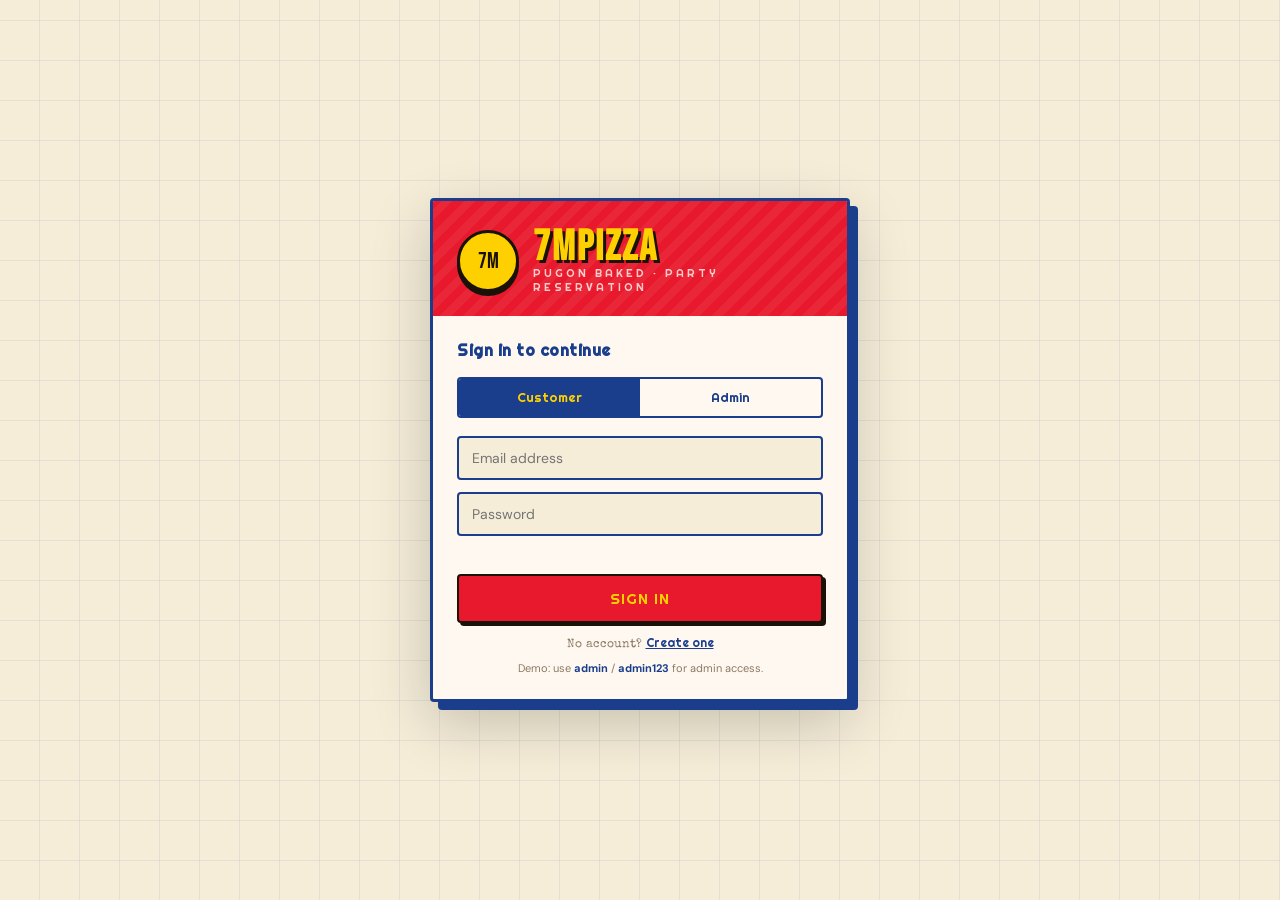
==== index.html @ e9d4ec57 "Add files via upload" ====
<!doctype html>
<html lang="en">
<head>
  <meta charset="utf-8"/>
  <meta name="viewport" content="width=device-width,initial-scale=1"/>
  <title>7MPizza — Party Reservation</title>
  <link rel="preconnect" href="https://fonts.googleapis.com"/>
  <link rel="preconnect" href="https://fonts.gstatic.com" crossorigin/>
  <link href="https://fonts.googleapis.com/css2?family=Bebas+Neue&family=Righteous&family=DM+Sans:wght@300;400;500;600&family=Special+Elite&display=swap" rel="stylesheet"/>
  <style>
    :root{
      --red:#E8192C;--red-dk:#B5101F;--red-lt:rgba(232,25,44,.12);
      --blue:#1A3E8C;--blue-lt:rgba(26,62,140,.15);--blue-br:#2A5FD4;
      --yellow:#FFD000;--yellow-dk:#E6A800;--yellow-lt:rgba(255,208,0,.15);
      --white:#FFF8F0;--cream:#F5EDD8;--charcoal:#1A1208;--ink:#2C1A00;--muted:#8C7A62;
      --line:rgba(26,62,140,.18);--shadow:0 8px 32px rgba(26,18,0,.22);
      --ease:cubic-bezier(.2,.8,.2,1);
      --font-head:'Bebas Neue',sans-serif;--font-sub:'Righteous',sans-serif;
      --font-body:'DM Sans',sans-serif;--font-mono:'Special Elite',serif;
    }
    *{box-sizing:border-box;margin:0;padding:0;}
    html,body{height:100%;}
    body{
      font-family:var(--font-body);color:var(--ink);
      background:
        repeating-linear-gradient(0deg,transparent,transparent 39px,rgba(26,62,140,.06) 39px,rgba(26,62,140,.06) 40px),
        repeating-linear-gradient(90deg,transparent,transparent 39px,rgba(26,62,140,.06) 39px,rgba(26,62,140,.06) 40px),
        var(--cream);
      min-height:100vh;
    }

    /* ── LOGIN ── */
    #loginScreen{
      position:fixed;inset:0;display:flex;align-items:center;justify-content:center;z-index:1000;
      background:repeating-linear-gradient(0deg,transparent,transparent 39px,rgba(26,62,140,.08) 39px,rgba(26,62,140,.08) 40px),
        repeating-linear-gradient(90deg,transparent,transparent 39px,rgba(26,62,140,.08) 39px,rgba(26,62,140,.08) 40px),var(--cream);
    }
    .loginCard{width:min(420px,94%);background:var(--white);border:3px solid var(--blue);border-radius:4px;box-shadow:8px 8px 0 var(--blue),0 20px 60px rgba(0,0,0,.2);overflow:hidden;}
    .loginBanner{background:var(--red);padding:28px 24px 22px;text-align:center;position:relative;overflow:hidden;}
    .loginBanner::before{content:'';position:absolute;inset:0;background:repeating-linear-gradient(-45deg,transparent,transparent 8px,rgba(255,255,255,.06) 8px,rgba(255,255,255,.06) 16px);}
    .loginLogo{display:flex;align-items:center;justify-content:center;gap:14px;position:relative;}
    .loginLogoIcon{width:62px;height:62px;background:var(--yellow);border:3px solid var(--charcoal);border-radius:50%;display:grid;place-items:center;font-family:var(--font-head);font-size:22px;color:var(--charcoal);box-shadow:0 4px 0 var(--charcoal);flex-shrink:0;}
    .loginLogoText{text-align:left;}
    .loginLogoText h1{font-family:var(--font-head);font-size:42px;color:var(--yellow);line-height:.9;letter-spacing:2px;text-shadow:3px 3px 0 var(--charcoal);}
    .loginLogoText p{font-family:var(--font-sub);font-size:11px;color:rgba(255,248,240,.8);letter-spacing:3px;text-transform:uppercase;}
    .loginBody{padding:24px;}
    .loginBody h2{font-family:var(--font-sub);font-size:16px;color:var(--blue);margin-bottom:16px;letter-spacing:.5px;}
    .loginTabs{display:flex;gap:0;margin-bottom:18px;border:2px solid var(--blue);border-radius:4px;overflow:hidden;}
    .loginTab{flex:1;padding:10px;background:transparent;color:var(--blue);font-family:var(--font-sub);font-size:13px;cursor:pointer;border:none;transition:all .15s;}
    .loginTab.active{background:var(--blue);color:var(--yellow);}
    .loginInput{width:100%;padding:11px 13px;border:2px solid var(--blue);border-radius:4px;background:var(--cream);color:var(--ink);font-family:var(--font-body);font-size:14px;outline:none;margin-bottom:12px;transition:border-color .15s,box-shadow .15s;}
    .loginInput:focus{border-color:var(--red);box-shadow:0 0 0 3px rgba(232,25,44,.12);}
    .loginBtn{width:100%;padding:13px;background:var(--red);border:2px solid var(--charcoal);border-radius:4px;color:var(--yellow);font-family:var(--font-sub);font-size:15px;cursor:pointer;letter-spacing:1px;box-shadow:3px 3px 0 var(--charcoal);transition:all .12s;}
    .loginBtn:hover{transform:translate(-1px,-1px);box-shadow:4px 4px 0 var(--charcoal);}
    .loginBtn:active{transform:translate(2px,2px);box-shadow:1px 1px 0 var(--charcoal);}
    .loginErr{color:var(--red);font-size:12px;margin-top:8px;min-height:18px;font-family:var(--font-sub);}
    .loginNote{font-size:11px;color:var(--muted);margin-top:10px;text-align:center;}
    .loginNote strong{color:var(--blue);}
    .loginSwitch{font-size:12px;color:var(--muted);text-align:center;margin-top:12px;font-family:var(--font-mono);}
    .loginSwitch button{background:none;border:none;color:var(--blue);font-family:var(--font-sub);font-size:12px;cursor:pointer;text-decoration:underline;padding:0;}
    .userAvatar{width:28px;height:28px;border-radius:50%;background:var(--yellow);border:2px solid var(--charcoal);display:grid;place-items:center;font-family:var(--font-head);font-size:13px;color:var(--charcoal);flex-shrink:0;}

    /* ── APP SHELL ── */
    #appShell{display:none;flex-direction:column;min-height:100vh;}
    #appShell.visible{display:flex;}
    .dimerStripe{height:6px;background:repeating-linear-gradient(90deg,var(--red) 0,var(--red) 20px,var(--yellow) 20px,var(--yellow) 40px,var(--blue) 40px,var(--blue) 60px);flex-shrink:0;}
    .topbar{position:sticky;top:0;z-index:10;display:flex;align-items:center;justify-content:space-between;gap:12px;padding:0 20px;background:var(--red);border-bottom:4px solid var(--charcoal);flex-shrink:0;min-height:62px;}
    .brand{display:flex;align-items:center;gap:12px;}
    .logo{width:44px;height:44px;background:var(--yellow);border:2px solid var(--charcoal);border-radius:50%;display:grid;place-items:center;font-family:var(--font-head);font-size:16px;color:var(--charcoal);flex-shrink:0;box-shadow:2px 2px 0 var(--charcoal);}
    .brand h1{font-family:var(--font-head);font-size:26px;font-weight:400;color:var(--yellow);letter-spacing:2px;text-shadow:2px 2px 0 var(--charcoal);}
    .brand p{font-size:10px;color:rgba(255,248,240,.75);font-family:var(--font-sub);letter-spacing:2px;}
    .navTabs{display:flex;gap:6px;}
    .navTab{padding:8px 16px;background:transparent;border:2px solid rgba(255,255,255,.25);border-radius:4px;color:rgba(255,248,240,.75);font-family:var(--font-sub);font-size:12px;cursor:pointer;transition:all .15s;letter-spacing:.5px;}
    .navTab.active{background:var(--yellow);border-color:var(--charcoal);color:var(--charcoal);box-shadow:2px 2px 0 var(--charcoal);}
    .navTab:hover:not(.active){background:rgba(255,255,255,.12);color:var(--white);}
    .topRight{display:flex;align-items:center;gap:8px;}
    .userBadge{padding:6px 12px;background:rgba(255,255,255,.12);border:1px solid rgba(255,255,255,.25);border-radius:4px;font-size:11px;color:rgba(255,248,240,.8);font-family:var(--font-sub);letter-spacing:.5px;}
    .userBadge span{color:var(--yellow);}
    .logoutBtn{padding:7px 13px;background:transparent;border:2px solid rgba(255,255,255,.4);border-radius:4px;color:rgba(255,248,240,.85);font-family:var(--font-sub);font-size:12px;cursor:pointer;transition:all .15s;}
    .logoutBtn:hover{background:rgba(0,0,0,.2);border-color:rgba(255,255,255,.6);}

    /* ── PAGES ── */
    .page{display:none;padding:20px;}
    .page.active{display:block;}
    .card{background:var(--white);border:3px solid var(--charcoal);border-radius:4px;padding:18px;box-shadow:5px 5px 0 var(--charcoal);}
    .sectionTitle{font-family:var(--font-head);font-size:28px;color:var(--red);letter-spacing:2px;border-bottom:3px solid var(--yellow);padding-bottom:6px;margin-bottom:14px;}
    .sectionSub{font-family:var(--font-sub);font-size:11px;color:var(--blue);letter-spacing:1.5px;text-transform:uppercase;margin-bottom:10px;}
    .chip{display:inline-flex;gap:7px;align-items:center;padding:5px 11px;border:2px solid var(--charcoal);border-radius:4px;background:var(--cream);font-family:var(--font-sub);font-size:11px;color:var(--ink);}
    .dot{width:9px;height:9px;border-radius:999px;flex-shrink:0;border:1.5px solid var(--charcoal);}
    .dot.av{background:#22C55E;}.dot.sel{background:var(--blue-br);}.dot.res{background:var(--red);}

    /* ── CLIENT GRID ── */
    .clientGrid{display:grid;grid-template-columns:1.55fr 1fr;gap:16px;align-items:start;max-width:1340px;margin:0 auto;}
    @media(max-width:1060px){.clientGrid{grid-template-columns:1fr;}}

    /* ── FLOOR PLAN ── */
    .floorHeader{display:flex;align-items:flex-end;justify-content:space-between;gap:10px;margin-bottom:12px;}
    .floorHeader h2{font-family:var(--font-head);font-size:24px;color:var(--blue);letter-spacing:2px;}
    .floorHint{font-size:11px;color:var(--muted);font-family:var(--font-sub);}
    .floor{
      position:relative;height:560px;border-radius:4px;border:3px solid var(--charcoal);
      background:
        repeating-linear-gradient(0deg,transparent,transparent 39px,rgba(26,62,140,.07) 39px,rgba(26,62,140,.07) 40px),
        repeating-linear-gradient(90deg,transparent,transparent 39px,rgba(26,62,140,.07) 39px,rgba(26,62,140,.07) 40px),
        #FDF6E3;
      overflow:hidden;box-shadow:inset 0 0 0 6px rgba(26,62,140,.06);
    }
    .floor::before{content:'';position:absolute;top:0;left:0;right:0;height:6px;background:repeating-linear-gradient(90deg,var(--red) 0,var(--red) 20px,var(--yellow) 20px,var(--yellow) 40px,var(--blue) 40px,var(--blue) 60px);z-index:2;}

    .roomLabel{position:absolute;top:18px;left:14px;font-family:var(--font-sub);font-size:10px;font-weight:700;color:var(--blue);letter-spacing:2px;text-transform:uppercase;z-index:3;}
    .note{position:absolute;top:18px;left:50%;transform:translateX(-50%);white-space:nowrap;font-family:var(--font-sub);font-size:10px;color:var(--muted);letter-spacing:.5px;padding:5px 13px;border:1.5px solid rgba(26,62,140,.2);border-radius:999px;background:rgba(255,248,240,.85);z-index:3;}

    /* Right wall karaoke screen */
    .screen{position:absolute;right:0;top:0;bottom:0;width:72px;display:flex;flex-direction:column;align-items:center;justify-content:center;border-left:3px solid var(--charcoal);background:repeating-linear-gradient(-45deg,rgba(26,62,140,.04),rgba(26,62,140,.04) 4px,transparent 4px,transparent 10px),rgba(26,62,140,.06);gap:10px;padding:14px 8px;}
    .screenBar{width:12px;height:200px;border:2px solid var(--blue);border-radius:4px;background:rgba(26,62,140,.08);flex-shrink:0;}
    .screenText{font-family:var(--font-sub);font-size:9px;color:var(--blue);letter-spacing:1px;text-transform:uppercase;text-align:center;line-height:1.7;}

    /* Bar Zone */
    .barZone{position:absolute;bottom:0;left:0;right:72px;height:180px;border-top:3px dashed rgba(26,62,140,.2);background:rgba(255,208,0,.06);}
    .barZoneLabel{position:absolute;top:10px;left:14px;font-family:var(--font-sub);font-size:9.5px;letter-spacing:2px;text-transform:uppercase;color:var(--blue);opacity:.6;}
    .barTable{position:absolute;bottom:22px;left:50%;transform:translateX(-50%);width:72%;height:52px;border-radius:4px;border:2.5px solid var(--charcoal);background:rgba(255,208,0,.18);}
    .barTableLabel{position:absolute;bottom:84px;left:50%;transform:translateX(-50%);font-family:var(--font-sub);font-size:10px;color:var(--ink);opacity:.55;white-space:nowrap;}

    /* Tables & Seats */
    .table,.seat{
      position:absolute;border:2.5px solid var(--charcoal);background:var(--white);color:var(--ink);cursor:pointer;
      display:flex;flex-direction:column;justify-content:center;align-items:center;gap:4px;font-family:var(--font-body);
      transition:transform .12s var(--ease),box-shadow .14s var(--ease),border-color .14s,background .14s;
      box-shadow:3px 3px 0 var(--charcoal);
    }
    .table{width:88px;height:88px;border-radius:4px;padding:8px;}
    .seat{width:62px;height:40px;border-radius:999px;flex-direction:row;justify-content:space-between;padding:8px 12px;}
    .table:hover:not([aria-disabled="true"]),.seat:hover:not([aria-disabled="true"]){transform:translate(-2px,-2px);box-shadow:5px 5px 0 var(--charcoal);}
    .table:active:not([aria-disabled="true"]),.seat:active:not([aria-disabled="true"]){transform:translate(2px,2px);box-shadow:1px 1px 0 var(--charcoal);}
    .label{font-family:var(--font-sub);font-weight:700;font-size:14px;}
    .cap{font-size:10.5px;color:var(--muted);}

    /* Status */
    .available{background:rgba(34,197,94,.1);border-color:#16A34A;}
    .available .label{color:#15803D;}
    .selected{background:var(--yellow-lt);border-color:var(--blue);box-shadow:3px 3px 0 var(--blue),0 0 0 2px var(--yellow);}
    .selected .label{color:var(--blue);}
    .reserved{background:var(--red-lt);border-color:var(--red);cursor:not-allowed;opacity:.75;box-shadow:3px 3px 0 var(--red-dk);}
    .reserved .label{color:var(--red);}

    /* ── SIDEBAR ── */
    .sideCard h2{font-family:var(--font-head);font-size:26px;color:var(--red);letter-spacing:2px;margin-bottom:12px;}
    .sideCard h3{font-family:var(--font-sub);font-size:10px;font-weight:700;color:var(--blue);letter-spacing:1.5px;text-transform:uppercase;margin-bottom:8px;padding-bottom:5px;border-bottom:2px solid var(--yellow);}
    .selectedBox{border:2.5px solid var(--blue);border-radius:4px;padding:11px;background:var(--blue-lt);margin-bottom:12px;box-shadow:3px 3px 0 var(--blue);}
    .selectedTitle{font-size:10px;color:var(--blue);font-family:var(--font-sub);letter-spacing:1px;text-transform:uppercase;margin-bottom:4px;}
    .selectedList{font-family:var(--font-sub);font-weight:700;font-size:15px;color:var(--ink);}
    .selectedMeta{margin-top:4px;font-size:11px;color:var(--muted);}
    .form label{display:flex;flex-direction:column;gap:5px;font-size:10px;color:var(--blue);font-family:var(--font-sub);letter-spacing:1px;text-transform:uppercase;}
    .form input,.form select{padding:10px 12px;border-radius:4px;border:2px solid rgba(26,62,140,.25);background:var(--cream);color:var(--ink);font-family:var(--font-body);font-size:13px;outline:none;transition:border-color .15s,box-shadow .15s;}
    .form input::placeholder{color:rgba(140,122,98,.45);}
    .form input:focus,.form select:focus{border-color:var(--red);box-shadow:0 0 0 3px rgba(232,25,44,.1);}
    .row{margin:8px 0;}
    .row.two{display:grid;grid-template-columns:1fr 1fr;gap:10px;}
    .row.three{display:grid;grid-template-columns:1fr 1fr 1fr;gap:8px;}
    .actions{display:flex;gap:8px;flex-wrap:wrap;margin-top:12px;}

    /* ── BUTTONS ── */
    .btn{font-family:var(--font-sub);font-size:12px;letter-spacing:.5px;border:2px solid var(--charcoal);background:var(--white);color:var(--charcoal);padding:9px 14px;border-radius:4px;cursor:pointer;box-shadow:2px 2px 0 var(--charcoal);transition:transform .1s,box-shadow .1s;}
    .btn:hover{transform:translate(-1px,-1px);box-shadow:3px 3px 0 var(--charcoal);}
    .btn:active{transform:translate(1px,1px);box-shadow:1px 1px 0 var(--charcoal);}
    .btn.primary{background:var(--red);border-color:var(--charcoal);color:var(--yellow);}
    .btn.primary:hover{background:var(--red-dk);}
    .btn.danger{background:var(--red);border-color:var(--charcoal);color:#fff;}
    .btn.success{background:#16A34A;border-color:var(--charcoal);color:#fff;}
    .btn.sm{padding:6px 10px;font-size:11px;}

    .hint{margin:7px 0 0;font-size:12px;color:var(--muted);min-height:17px;font-family:var(--font-sub);}
    .tiny{margin:7px 0 0;font-size:11px;color:var(--muted);opacity:.6;}
    .sep{border:none;border-top:2px dashed rgba(26,62,140,.15);margin:12px 0;}

    /* ── RESERVATION LIST ── */
    .resList{display:flex;flex-direction:column;gap:8px;}
    .resItem{border:2.5px solid var(--charcoal);border-radius:4px;padding:11px 12px;background:var(--cream);box-shadow:3px 3px 0 rgba(26,18,0,.12);transition:transform .1s,box-shadow .1s;}
    .resItem:hover{transform:translate(-1px,-1px);box-shadow:4px 4px 0 rgba(26,18,0,.15);}
    .resItem .top{display:flex;align-items:center;justify-content:space-between;gap:10px;}
    .resItem .top strong{font-family:var(--font-sub);font-size:13px;color:var(--ink);}
    .badge{font-family:var(--font-sub);font-size:10px;padding:3px 9px;border-radius:4px;border:1.5px solid var(--charcoal);color:var(--charcoal);font-weight:600;white-space:nowrap;}
    .badge.res{background:var(--red);color:var(--yellow);}
    .badge.cancelled{background:var(--muted);color:#fff;border-color:var(--muted);}
    .badge.seated{background:#16A34A;color:#fff;border-color:#14532D;}
    .resItem .meta{margin-top:5px;font-size:11.5px;color:var(--muted);line-height:1.65;}

    /* ── POS MENU ── */
    .posSection{margin-top:10px;}
    .menuGrid{display:grid;grid-template-columns:1fr 1fr;gap:6px;margin-bottom:8px;}
    .menuBtn{padding:8px 10px;border-radius:4px;border:2px solid rgba(26,62,140,.2);background:var(--cream);color:var(--ink);font-family:var(--font-body);cursor:pointer;text-align:left;transition:all .12s;}
    .menuBtn:hover{background:var(--blue-lt);border-color:var(--blue);}
    .menuBtn .mname{font-family:var(--font-sub);font-size:11px;font-weight:600;display:block;margin-bottom:2px;color:var(--ink);}
    .menuBtn .mprice{color:var(--red);font-family:var(--font-sub);font-size:11px;font-weight:700;}
    .orderLine{display:flex;align-items:center;gap:8px;padding:6px 0;border-bottom:1.5px dashed rgba(26,62,140,.12);}
    .orderLine:last-child{border-bottom:none;}
    .orderName{flex:1;font-size:12px;color:var(--ink);}
    .orderQty{display:flex;align-items:center;gap:5px;}
    .qtyBtn{width:22px;height:22px;border-radius:4px;border:1.5px solid var(--charcoal);background:var(--cream);color:var(--ink);cursor:pointer;font-size:13px;display:grid;place-items:center;transition:background .12s;box-shadow:1px 1px 0 var(--charcoal);}
    .qtyBtn:hover{background:var(--yellow-lt);}
    .orderEmpty{font-size:12px;color:var(--muted);padding:6px 0;font-style:italic;font-family:var(--font-mono);}
    .orderTotalRow{text-align:right;padding:7px 0 3px;border-top:2px solid var(--yellow);font-family:var(--font-sub);font-size:13px;font-weight:700;color:var(--red);}

    /* ── ADMIN ── */
    #pageAdmin{padding:18px;}
    .statsRow{display:grid;grid-template-columns:repeat(3,1fr);gap:12px;margin-bottom:16px;max-width:1340px;margin-left:auto;margin-right:auto;}
    @media(max-width:700px){.statsRow{grid-template-columns:1fr 1fr;}}
    .statCard{background:var(--white);border:3px solid var(--charcoal);border-radius:4px;padding:16px;box-shadow:4px 4px 0 var(--charcoal);position:relative;overflow:hidden;}
    .statCard::after{content:'';position:absolute;top:0;left:0;right:0;height:4px;background:var(--red);}
    .statLabel{font-family:var(--font-sub);font-size:10px;color:var(--muted);letter-spacing:1.5px;text-transform:uppercase;margin-bottom:5px;}
    .statVal{font-family:var(--font-head);font-size:34px;color:var(--ink);letter-spacing:1px;}
    .statSub{font-size:11px;color:var(--muted);margin-top:2px;font-family:var(--font-sub);}
    .adminGrid{display:grid;grid-template-columns:1fr 1fr;gap:16px;max-width:1340px;margin:0 auto;}
    @media(max-width:900px){.adminGrid{grid-template-columns:1fr;}}
    .calHeader{display:flex;align-items:center;justify-content:space-between;margin-bottom:12px;}
    .calTitle{font-family:var(--font-head);font-size:22px;color:var(--blue);letter-spacing:1px;}
    .calNav{display:flex;gap:6px;}
    .calGrid{display:grid;grid-template-columns:repeat(7,1fr);gap:4px;}
    .calDayLabel{text-align:center;font-family:var(--font-sub);font-size:10px;color:var(--muted);letter-spacing:.5px;padding:5px 0;}
    .calDay{aspect-ratio:1;border-radius:4px;display:flex;flex-direction:column;align-items:center;justify-content:center;cursor:pointer;font-family:var(--font-sub);font-size:12px;border:1.5px solid transparent;transition:all .12s;position:relative;gap:2px;color:var(--ink);}
    .calDay:hover:not(.empty){background:var(--cream);border-color:var(--blue);}
    .calDay.today{border-color:var(--red);background:rgba(232,25,44,.07);color:var(--red);}
    .calDay.selected{background:var(--blue);color:var(--white);border-color:var(--charcoal);}
    .calDay.hasRes::after{content:'';width:5px;height:5px;border-radius:999px;background:var(--red);position:absolute;bottom:3px;}
    .calDay.empty{cursor:default;}
    .dayDetail{margin-top:12px;}
    .dayDetailTitle{font-family:var(--font-sub);font-size:10px;letter-spacing:1px;text-transform:uppercase;color:var(--blue);margin-bottom:8px;}
    .dayResList{display:flex;flex-direction:column;gap:6px;max-height:240px;overflow-y:auto;}
    .dayResItem{border:2px solid var(--charcoal);border-radius:4px;padding:9px 11px;background:var(--cream);}
    .dayResItem .top{display:flex;align-items:center;justify-content:space-between;}
    .dayResItem .top strong{font-family:var(--font-sub);font-size:13px;}
    .dayResItem .meta{margin-top:4px;font-size:11.5px;color:var(--muted);line-height:1.6;}
    .cardTitle{font-family:var(--font-head);font-size:22px;color:var(--blue);letter-spacing:1px;}
    .filterBar{display:flex;gap:6px;flex-wrap:wrap;margin-bottom:10px;}
    .filterBtn{padding:5px 12px;border-radius:4px;font-family:var(--font-sub);font-size:11px;border:2px solid var(--charcoal);background:var(--cream);color:var(--ink);cursor:pointer;transition:all .12s;box-shadow:2px 2px 0 var(--charcoal);}
    .filterBtn.active{background:var(--blue);color:var(--yellow);}
    .adminResList{display:flex;flex-direction:column;gap:8px;max-height:520px;overflow-y:auto;}
    .adminResItem{border:2.5px solid var(--charcoal);border-radius:4px;padding:11px 12px;background:var(--cream);box-shadow:3px 3px 0 rgba(26,18,0,.1);}
    .adminResItem .top{display:flex;align-items:center;justify-content:space-between;gap:8px;flex-wrap:wrap;}
    .adminResItem .top strong{font-family:var(--font-sub);font-size:13px;}
    .adminResItem .meta{margin-top:4px;font-size:11.5px;color:var(--muted);line-height:1.6;}
    .adminResItem .orderSummary{margin-top:5px;padding-top:5px;border-top:1.5px dashed rgba(26,62,140,.15);font-size:11.5px;color:var(--ink);}
    .adminActions{display:flex;gap:6px;flex-wrap:wrap;margin-top:8px;}

    /* ── MODAL ── */
    .modal{position:fixed;inset:0;background:rgba(26,18,0,.55);display:none;align-items:center;justify-content:center;padding:18px;backdrop-filter:blur(3px);z-index:100;}
    .modal.show{display:flex;}
    .modalCard{width:min(540px,100%);background:var(--white);border:3px solid var(--charcoal);border-radius:4px;padding:20px;box-shadow:var(--shadow);max-height:90vh;overflow-y:auto;}
    .modalHeader{display:flex;align-items:center;justify-content:space-between;gap:10px;margin-bottom:14px;}
    .modalHeader h3{font-family:var(--font-head);font-size:22px;color:var(--blue);letter-spacing:1px;}
    .modalBody{font-size:13px;color:var(--ink);}
    .mrow{display:flex;gap:10px;padding:7px 0;border-bottom:1px dashed rgba(26,62,140,.1);}
    .mrow:last-child{border-bottom:none;}
    .mrow strong{min-width:110px;color:var(--blue);font-family:var(--font-sub);font-size:11px;letter-spacing:.5px;text-transform:uppercase;}
    .modalFooter{margin-top:14px;display:flex;gap:8px;flex-wrap:wrap;justify-content:flex-end;}

    /* ── POS MODAL ── */
    .posMenuGrid{display:grid;grid-template-columns:1fr 1fr;gap:6px;margin-bottom:10px;max-height:280px;overflow-y:auto;}
    .posCatHeader{grid-column:1/-1;font-family:var(--font-sub);font-size:10px;letter-spacing:1px;text-transform:uppercase;color:var(--blue);padding:6px 0 3px;border-bottom:2px solid var(--yellow);}
    .posMenuBtn{padding:8px 10px;border-radius:4px;border:2px solid rgba(26,62,140,.2);background:var(--cream);color:var(--ink);cursor:pointer;text-align:left;font-family:var(--font-body);transition:all .12s;}
    .posMenuBtn:hover{background:var(--blue-lt);}
    .posMenuBtn .mname{font-family:var(--font-sub);font-size:11px;display:block;margin-bottom:2px;}
    .posMenuBtn .mprice{color:var(--red);font-family:var(--font-sub);font-size:11px;font-weight:700;}
    .posOrderList{max-height:180px;overflow-y:auto;margin-bottom:8px;}

    /* ── RECEIPT ── */
    .receipt{font-family:var(--font-mono);max-width:360px;margin:0 auto;padding:20px;background:var(--white);border:3px solid var(--charcoal);}
    .receipt h4{font-family:var(--font-head);font-size:32px;text-align:center;color:var(--red);letter-spacing:3px;}
    .rSub{font-size:11px;text-align:center;color:var(--muted);margin-bottom:10px;font-family:var(--font-sub);letter-spacing:1px;}
    .rDivider{border:none;border-top:2px dashed var(--charcoal);margin:10px 0;}
    .rRow{display:flex;justify-content:space-between;font-size:12px;padding:2px 0;}
    .rRow.bold{font-weight:700;font-family:var(--font-sub);}
    .rRow.total{font-family:var(--font-head);font-size:16px;color:var(--red);padding-top:8px;}
    .rFooter{font-size:11px;color:var(--muted);text-align:center;line-height:1.8;margin-top:8px;}
  </style>
</head>
<body>

<!-- LOGIN -->
<div id="loginScreen">
  <div class="loginCard">
    <div class="loginBanner">
      <div class="loginLogo">
        <div class="loginLogoIcon">7M</div>
        <div class="loginLogoText">
          <h1>7MPIZZA</h1>
          <p>Pugon Baked · Party Reservation</p>
        </div>
      </div>
    </div>
    <div class="loginBody">
      <h2>Sign in to continue</h2>
      <div class="loginTabs">
        <button class="loginTab active" id="tabClient" onclick="switchLoginTab('client')">Customer</button>
        <button class="loginTab" id="tabAdmin" onclick="switchLoginTab('admin')">Admin</button>
      </div>

      <!-- Client Login -->
      <div id="loginClientSection">
        <input class="loginInput" id="clientEmail" type="email" placeholder="Email address"/>
        <input class="loginInput" id="clientPassword" type="password" placeholder="Password"/>
        <div class="loginErr" id="clientLoginErr"></div>
        <button class="loginBtn" onclick="doClientLogin()">SIGN IN</button>
        <div class="loginSwitch">No account? <button onclick="showRegisterForm()">Create one</button></div>
        <div class="loginNote">Demo: use <strong>admin</strong> / <strong>admin123</strong> for admin access.</div>
      </div>

      <!-- Register -->
      <div id="registerSection" style="display:none;">
        <input class="loginInput" id="regName" type="text" placeholder="Full name"/>
        <input class="loginInput" id="regEmail" type="email" placeholder="Email address"/>
        <input class="loginInput" id="regPassword" type="password" placeholder="Password (min 6 chars)"/>
        <div class="loginErr" id="regErr"></div>
        <button class="loginBtn" onclick="doRegister()">CREATE ACCOUNT</button>
        <div class="loginSwitch">Already have one? <button onclick="showLoginForm()">Sign in</button></div>
      </div>

      <!-- Admin Login -->
      <div id="loginAdminSection" style="display:none;">
        <input class="loginInput" id="adminPwInput" type="password" placeholder="Admin password"/>
        <div class="loginErr" id="loginErr"></div>
        <button class="loginBtn" onclick="doAdminLogin()">ADMIN LOGIN</button>
      </div>
    </div>
  </div>
</div>

<!-- APP SHELL -->
<div id="appShell">
  <div class="dimerStripe"></div>
  <header class="topbar">
    <div class="brand">
      <div class="logo">7M</div>
      <div>
        <h1>7MPIZZA</h1>
        <p id="topbarSub">PARTY RESERVATION SYSTEM</p>
      </div>
    </div>
    <div class="navTabs">
      <button class="navTab active" data-page="pageClient" onclick="switchPage('pageClient',this)">🍕 Reserve</button>
      <button class="navTab" id="adminNavBtn" data-page="pageAdmin" onclick="switchPage('pageAdmin',this)" style="display:none;">⚙️ Admin</button>
    </div>
    <div class="topRight">
      <div class="userBadge" id="userBadge">Logged in as <span id="userLabel">Customer</span></div>
      <button class="logoutBtn" onclick="logout()">Log out</button>
    </div>
  </header>

  <!-- CLIENT PAGE -->
  <div class="page active" id="pageClient">
    <div class="clientGrid">
      <!-- Floor Plan -->
      <section class="card">
        <div class="floorHeader">
          <h2>FLOOR PLAN</h2>
          <div class="floorHint">Click a table to select · Click reserved to view booking</div>
        </div>
        <div class="floor" id="floor">
          <div class="roomLabel">Dining Area</div>
          <div class="note">Tables can be combined for larger groups</div>

          <!-- 5 Dining Tables -->
          <button class="table" data-id="T1" style="left:14px;top:80px;"><span class="label">T1</span><span class="cap">4 pax</span></button>
          <button class="table" data-id="T2" style="left:116px;top:80px;"><span class="label">T2</span><span class="cap">4 pax</span></button>
          <button class="table" data-id="T3" style="left:218px;top:80px;"><span class="label">T3</span><span class="cap">4 pax</span></button>
          <button class="table" data-id="T4" style="left:320px;top:80px;"><span class="label">T4</span><span class="cap">4 pax</span></button>
          <button class="table" data-id="T5" style="left:422px;top:80px;"><span class="label">T5</span><span class="cap">4 pax</span></button>

          <!-- Karaoke Screen on right -->
          <div class="screen">
            <div class="screenBar"></div>
            <div class="screenText">Karaoke<br/>Screen</div>
          </div>

          <!-- Bar Zone -->
          <div class="barZone">
            <div class="barZoneLabel">Bar Area</div>
            <div class="barTableLabel">Bar Counter — 5 reservable seats</div>
            <div class="barTable" aria-hidden="true"></div>
          </div>

          <!-- Bar Seats (B1–B5) -->
          <button class="seat" data-id="B1" style="left:20px;top:386px;"><span class="label">B1</span><span class="cap">1</span></button>
          <button class="seat" data-id="B2" style="left:104px;top:386px;"><span class="label">B2</span><span class="cap">1</span></button>
          <button class="seat" data-id="B3" style="left:188px;top:386px;"><span class="label">B3</span><span class="cap">1</span></button>
          <button class="seat" data-id="B4" style="left:272px;top:386px;"><span class="label">B4</span><span class="cap">1</span></button>
          <button class="seat" data-id="B5" style="left:356px;top:386px;"><span class="label">B5</span><span class="cap">1</span></button>
        </div>
        <div style="display:flex;gap:8px;margin-top:12px;flex-wrap:wrap;">
          <span class="chip"><span class="dot av"></span> Available</span>
          <span class="chip"><span class="dot sel"></span> Selected</span>
          <span class="chip"><span class="dot res"></span> Reserved</span>
        </div>
      </section>

      <!-- Sidebar -->
      <aside class="card sideCard">
        <h2>Make a Reservation</h2>
        <div class="selectedBox">
          <div class="selectedTitle">Currently selected</div>
          <div id="selectedList" class="selectedList">None</div>
          <div class="selectedMeta" id="selectedMeta">Total capacity: 0 pax</div>
        </div>
        <form id="reserveForm" class="form">
          <div class="row"><label>Customer Name<input id="resName" required placeholder="e.g., Juan dela Cruz"/></label></div>
          <div class="row"><label>Contact Number<input id="resContact" required placeholder="e.g., 09xx-xxx-xxxx"/></label></div>
          <div class="row two">
            <label>No. of Guests<input id="resPax" type="number" min="1" value="4" required/></label>
            <label>Date<input id="resDate" type="date" required/></label>
          </div>
          <div class="row two">
            <label>From (Time)<input id="resTimeFrom" type="time" required/></label>
            <label>Until (Time)<input id="resTimeTo" type="time" required/></label>
          </div>
          <div class="row"><label>Special Requests (optional)<input id="resNotes" placeholder="Theme, dietary needs, etc."/></label></div>

          <div class="sep"></div>
          <div class="posSection">
            <h3>Pre-order Food &amp; Drinks (optional)</h3>
            <div class="menuGrid" id="clientMenuGrid"></div>
            <div id="clientOrderList"></div>
            <div id="clientOrderTotal"></div>
          </div>

          <div class="actions">
            <button class="btn primary" type="submit">CONFIRM RESERVATION</button>
            <button class="btn" type="button" id="clearSelBtn">Clear Selection</button>
          </div>
          <p class="hint" id="hint"></p>
          <hr class="sep"/>
          <p class="tiny">Demo mode · Data stored locally in your browser</p>
        </form>
        <hr class="sep"/>
        <h3>Your Recent Bookings</h3>
        <div id="resList" class="resList"></div>
      </aside>
    </div>
  </div>

  <!-- ADMIN PAGE -->
  <div class="page" id="pageAdmin">
    <div class="statsRow" id="statsRow"></div>
    <div class="adminGrid">
      <div class="card">
        <div class="calHeader">
          <div class="calTitle" id="calTitle"></div>
          <div class="calNav">
            <button class="btn sm" onclick="calNav(-1)">‹ Prev</button>
            <button class="btn sm" onclick="calNav(1)">Next ›</button>
          </div>
        </div>
        <div class="calGrid" id="calGrid"></div>
        <div class="dayDetail" id="dayDetail" style="display:none;">
          <div class="dayDetailTitle" id="dayDetailTitle"></div>
          <div class="dayResList" id="dayResList"></div>
        </div>
      </div>
      <div class="card">
        <div style="display:flex;align-items:center;justify-content:space-between;margin-bottom:12px;">
          <div class="cardTitle">All Reservations</div>
          <button class="btn danger sm" onclick="confirmClearAll()">Reset All</button>
        </div>
        <div class="filterBar" id="filterBar">
          <button class="filterBtn active" data-filter="all" onclick="setFilter(this)">All</button>
          <button class="filterBtn" data-filter="Reserved" onclick="setFilter(this)">Reserved</button>
          <button class="filterBtn" data-filter="Seated" onclick="setFilter(this)">Seated</button>
          <button class="filterBtn" data-filter="Cancelled" onclick="setFilter(this)">Cancelled</button>
        </div>
        <div class="adminResList" id="adminResList"></div>
      </div>
    </div>
  </div>
  <div class="dimerStripe" style="margin-top:auto;"></div>
</div>

<!-- DETAIL MODAL -->
<div class="modal" id="modal">
  <div class="modalCard">
    <div class="modalHeader"><h3>Booking Details</h3><button class="btn sm" onclick="closeModal()">✕ Close</button></div>
    <div id="modalBody"></div>
    <div class="modalFooter" id="modalFooter"></div>
  </div>
</div>

<!-- POS MODAL -->
<div class="modal" id="posModal">
  <div class="modalCard">
    <div class="modalHeader"><h3 id="posModalTitle">Add Orders</h3><button class="btn sm" onclick="closePosModal()">✕</button></div>
    <div class="posMenuGrid" id="posMenuGrid"></div>
    <div class="posOrderList" id="posOrderList"></div>
    <div id="posOrderTotal" style="font-family:var(--font-sub);font-size:14px;font-weight:700;color:var(--red);padding:6px 0;"></div>
    <div style="display:flex;gap:8px;justify-content:flex-end;margin-top:10px;">
      <button class="btn primary" id="savePosOrder">Save Orders</button>
      <button class="btn" onclick="closePosModal()">Cancel</button>
    </div>
  </div>
</div>

<!-- RECEIPT MODAL -->
<div class="modal" id="receiptModal">
  <div class="modalCard" style="max-width:420px;">
    <div class="modalHeader"><h3>Receipt</h3><button class="btn sm" onclick="closeReceiptModal()">✕</button></div>
    <div id="receiptBody"></div>
    <div style="display:flex;gap:8px;justify-content:flex-end;margin-top:12px;">
      <button class="btn primary" onclick="window.print()">🖨 Print</button>
      <button class="btn" onclick="closeReceiptModal()">Close</button>
    </div>
  </div>
</div>

<script>
const STORAGE_KEY="sevenm_floorplan_v3";
const ADMIN_PW="admin123";

// SPACE MAP — 10 tables + 5 bar seats
const SPACE={
  T1:{id:"T1",name:"Table 1",cap:4,type:"table"},
  T2:{id:"T2",name:"Table 2",cap:4,type:"table"},
  T3:{id:"T3",name:"Table 3",cap:4,type:"table"},
  T4:{id:"T4",name:"Table 4",cap:4,type:"table"},
  T5:{id:"T5",name:"Table 5",cap:4,type:"table"},

  B1:{id:"B1",name:"Bar Seat 1",cap:1,type:"seat"},
  B2:{id:"B2",name:"Bar Seat 2",cap:1,type:"seat"},
  B3:{id:"B3",name:"Bar Seat 3",cap:1,type:"seat"},
  B4:{id:"B4",name:"Bar Seat 4",cap:1,type:"seat"},
  B5:{id:"B5",name:"Bar Seat 5",cap:1,type:"seat"},
};

const MENU=[
  {id:"M1",name:"Margherita Pizza",cat:"🍕 Pizzas",price:380},
  {id:"M2",name:"Pepperoni Pizza",cat:"🍕 Pizzas",price:420},
  {id:"M3",name:"BBQ Chicken Pizza",cat:"🍕 Pizzas",price:450},
  {id:"M4",name:"Four Cheese Pizza",cat:"🍕 Pizzas",price:460},
  {id:"M5",name:"Garlic Bread",cat:"🥗 Sides",price:120},
  {id:"M6",name:"Nachos & Dip",cat:"🥗 Sides",price:180},
  {id:"M7",name:"Caesar Salad",cat:"🥗 Sides",price:200},
  {id:"M8",name:"Iced Tea (pitcher)",cat:"🥤 Drinks",price:160},
  {id:"M9",name:"Soda (can)",cat:"🥤 Drinks",price:60},
  {id:"M10",name:"Beer (bottle)",cat:"🥤 Drinks",price:100},
  {id:"M11",name:"Water (bottle)",cat:"🥤 Drinks",price:40},
  {id:"M12",name:"Chocolate Cake",cat:"🍰 Desserts",price:180},
];

let reservations=[];
let selectedIds=new Set();
let currentRole=null;
let clientOrder={};
let posOrder={};
let posTargetId=null;
let adminFilter="all";
let calYear,calMonth,calSelected=null;
let openedResId=null;
let currentUser=null;

const ge=id=>document.getElementById(id);
const qsa=s=>document.querySelectorAll(s);
function esc(s){return String(s??"").replaceAll("&","&amp;").replaceAll("<","&lt;").replaceAll(">","&gt;").replaceAll('"',"&quot;").replaceAll("'","&#039;");}
function money(n){return "₱"+Number(n).toLocaleString("en-PH",{minimumFractionDigits:2,maximumFractionDigits:2});}
function getCap(ids){return ids.reduce((s,id)=>s+(SPACE[id]?.cap||0),0);}
function genId(){return"R_"+Date.now()+"_"+Math.floor(Math.random()*9999);}
function todayStr(){const d=new Date();return[d.getFullYear(),String(d.getMonth()+1).padStart(2,"0"),String(d.getDate()).padStart(2,"0")].join("-");}
function calcTotal(orders){return Object.entries(orders).reduce((s,[id,q])=>{const m=MENU.find(x=>x.id===id);return s+(m?m.price*q:0);},0);}
function getLines(orders){return Object.entries(orders).filter(([,q])=>q>0).map(([id,q])=>{const m=MENU.find(x=>x.id===id);return m?{...m,qty:q}:null;}).filter(Boolean);}
function loadData(){try{const r=localStorage.getItem(STORAGE_KEY);return r?JSON.parse(r):[]; }catch{return[];}}
function saveData(){localStorage.setItem(STORAGE_KEY,JSON.stringify(reservations));}

// ACCOUNTS
const ACCOUNTS_KEY="sevenm_accounts_v2";
const SESSION_KEY="sevenm_session_v2";
function loadAccounts(){try{return JSON.parse(localStorage.getItem(ACCOUNTS_KEY)||"[]");}catch{return[];}}
function saveAccounts(list){localStorage.setItem(ACCOUNTS_KEY,JSON.stringify(list));}
function loadSession(){try{return JSON.parse(localStorage.getItem(SESSION_KEY)||"null");}catch{return null;}}
function saveSession(user){localStorage.setItem(SESSION_KEY,JSON.stringify(user));}
function clearSession(){localStorage.removeItem(SESSION_KEY);}

function showLoginForm(){ge("loginClientSection").style.display="block";ge("registerSection").style.display="none";ge("clientLoginErr").textContent="";}
function showRegisterForm(){ge("loginClientSection").style.display="none";ge("registerSection").style.display="block";ge("regErr").textContent="";}

function switchLoginTab(tab){
  ge("tabClient").classList.toggle("active",tab==="client");
  ge("tabAdmin").classList.toggle("active",tab==="admin");
  const c=tab==="client";
  ge("loginClientSection").style.display=c?"block":"none";
  ge("registerSection").style.display="none";
  ge("loginAdminSection").style.display=c?"none":"block";
}

function doClientLogin(){
  const email=ge("clientEmail").value.trim().toLowerCase();
  const password=ge("clientPassword").value;
  ge("clientLoginErr").textContent="";
  if(!email||!password){ge("clientLoginErr").textContent="Please enter your email and password.";return;}
  const accounts=loadAccounts();
  const match=accounts.find(a=>a.email===email&&a.password===password);
  if(!match){ge("clientLoginErr").textContent="Incorrect email or password.";return;}
  currentUser={name:match.name,email:match.email};
  saveSession(currentUser);
  loginAs("client");
}

function doRegister(){
  const name=ge("regName").value.trim();
  const email=ge("regEmail").value.trim().toLowerCase();
  const password=ge("regPassword").value;
  ge("regErr").textContent="";
  if(!name||!email||!password){ge("regErr").textContent="Please fill in all fields.";return;}
  if(password.length<6){ge("regErr").textContent="Password must be at least 6 characters.";return;}
  if(!/\S+@\S+\.\S+/.test(email)){ge("regErr").textContent="Please enter a valid email.";return;}
  const accounts=loadAccounts();
  if(accounts.find(a=>a.email===email)){ge("regErr").textContent="An account with that email already exists.";return;}
  accounts.push({name,email,password});
  saveAccounts(accounts);
  currentUser={name,email};
  saveSession(currentUser);
  loginAs("client");
}

function doAdminLogin(){
  if(ge("adminPwInput").value===ADMIN_PW) loginAs("admin");
  else ge("loginErr").textContent="Incorrect password.";
}

function escHtml(s){return String(s??"").replaceAll("&","&amp;").replaceAll("<","&lt;").replaceAll(">","&gt;").replaceAll('"',"&quot;");}

function loginAs(role){
  currentRole=role;
  reservations=loadData();
  ge("loginScreen").style.display="none";
  ge("appShell").classList.add("visible");
  if(role==="admin"){
    ge("userLabel").textContent="Admin";
    ge("topbarSub").textContent="ADMIN DASHBOARD · FULL ACCESS";
    ge("adminNavBtn").style.display="";
    switchPage("pageAdmin",ge("adminNavBtn"));
  } else {
    if(currentUser){
      ge("userBadge").innerHTML=`Logged in as <span style="color:var(--yellow);font-weight:600;">${escHtml(currentUser.name)}</span>`;
      const n=ge("resName");if(n&&!n.value) n.value=currentUser.name;
    } else {
      ge("userLabel").textContent="Customer";
    }
    switchPage("pageClient",document.querySelector('[data-page="pageClient"]'));
  }
  init();
}

function logout(){
  currentUser=null;clearSession();
  currentRole=null;selectedIds.clear();clientOrder={};
  ge("appShell").classList.remove("visible");
  ge("loginScreen").style.display="flex";
  ge("adminPwInput").value="";ge("loginErr").textContent="";
  ge("userBadge").innerHTML=`Logged in as <span id="userLabel">Customer</span>`;
  ge("clientEmail").value="";ge("clientPassword").value="";
  ge("clientLoginErr").textContent="";
  showLoginForm();switchLoginTab("client");
}

function switchPage(pageId,btn){
  qsa(".navTab").forEach(b=>b.classList.remove("active"));
  if(btn) btn.classList.add("active");
  qsa(".page").forEach(p=>p.classList.remove("active"));
  ge(pageId).classList.add("active");
  if(pageId==="pageAdmin") renderAdmin();
}

// FLOOR
function updateFloor(){
  const nodes=ge("floor").querySelectorAll("[data-id]");
  const resIds=new Set();
  reservations.filter(r=>r.status!=="Cancelled").forEach(r=>r.spaceIds.forEach(id=>resIds.add(id)));
  nodes.forEach(n=>{
    const id=n.dataset.id;
    n.classList.remove("selected","reserved","available");
    if(resIds.has(id)){n.classList.add("reserved");n.setAttribute("aria-disabled","true");}
    else{n.setAttribute("aria-disabled","false");n.classList.add(selectedIds.has(id)?"selected":"available");}
  });
}
function updateSummary(){
  const ids=[...selectedIds];
  ge("selectedList").textContent=ids.length?ids.join(", "):"None";
  ge("selectedMeta").textContent="Total capacity: "+getCap(ids)+" pax";
}
function setHint(msg,type){
  const el=ge("hint");el.textContent=msg||"";
  el.style.color=type==="good"?"#15803D":type==="bad"?"var(--red)":"var(--muted)";
}

ge("floor").querySelectorAll("[data-id]").forEach(node=>{
  node.addEventListener("click",()=>{
    const id=node.dataset.id;
    if(node.classList.contains("reserved")){
      const r=reservations.find(x=>x.status!=="Cancelled"&&x.spaceIds.includes(id));
      if(r) openModal(r.id); return;
    }
    if(selectedIds.has(id)) selectedIds.delete(id); else selectedIds.add(id);
    updateFloor();updateSummary();setHint("");
  });
});
ge("clearSelBtn").addEventListener("click",()=>{selectedIds.clear();updateFloor();updateSummary();setHint("");});

// CLIENT MENU
function buildClientMenu(){
  const grid=ge("clientMenuGrid");grid.innerHTML="";
  MENU.forEach(m=>{
    const b=document.createElement("button");b.className="menuBtn";b.type="button";
    b.innerHTML=`<span class="mname">${esc(m.name)}</span><span class="mprice">${money(m.price)}</span>`;
    b.onclick=()=>{clientOrder[m.id]=(clientOrder[m.id]||0)+1;renderClientOrder();};
    grid.appendChild(b);
  });
}
function renderClientOrder(){
  const el=ge("clientOrderList");const totEl=ge("clientOrderTotal");
  const lines=getLines(clientOrder);
  if(!lines.length){el.innerHTML=`<div class="orderEmpty">No items added yet.</div>`;totEl.innerHTML="";return;}
  el.innerHTML=lines.map(l=>`
    <div class="orderLine">
      <span class="orderName">${esc(l.name)}</span>
      <div class="orderQty">
        <button class="qtyBtn" type="button" onclick="adjClient('${l.id}',-1)">−</button>
        <span style="min-width:20px;text-align:center;font-weight:600;font-size:13px;">${l.qty}</span>
        <button class="qtyBtn" type="button" onclick="adjClient('${l.id}',1)">+</button>
      </div>
      <span style="color:var(--red);font-weight:700;min-width:62px;text-align:right;font-size:12px;font-family:var(--font-sub);">${money(l.price*l.qty)}</span>
    </div>`).join("");
  totEl.innerHTML=`<div class="orderTotalRow">Pre-order total: <strong>${money(calcTotal(clientOrder))}</strong></div>`;
}
function adjClient(id,d){clientOrder[id]=(clientOrder[id]||0)+d;if(clientOrder[id]<=0)delete clientOrder[id];renderClientOrder();}

// SUBMIT — 1 reservation per day rule
ge("reserveForm").addEventListener("submit",e=>{
  e.preventDefault();setHint("");
  const ids=[...selectedIds];
  if(!ids.length){setHint("Please select at least one table or seat.","bad");return;}
  const anyRes=ids.some(id=>reservations.some(r=>r.status!=="Cancelled"&&r.spaceIds.includes(id)));
  if(anyRes){setHint("A selected table is already reserved.","bad");return;}

  const name=ge("resName").value.trim();
  const contact=ge("resContact").value.trim();
  const pax=Number(ge("resPax").value||0);
  const date=ge("resDate").value;
  const timeFrom=ge("resTimeFrom").value;
  const timeTo=ge("resTimeTo").value;
  const notes=ge("resNotes").value.trim();

  if(!name||!contact||!date||!timeFrom||!timeTo||pax<=0){setHint("Please complete all required fields.","bad");return;}
  if(!/^[0-9+\-\s()]{7,20}$/.test(contact)){setHint("Please enter a valid contact number.","bad");return;}
  if(timeFrom>=timeTo){setHint("'Until' time must be after 'From' time.","bad");return;}

  const cap=getCap(ids);
  if(pax>cap){setHint(`${pax} guests exceed selected capacity (${cap}). Please add more tables.`,"bad");return;}

  // 1 reservation per day rule
  const dayConflict=reservations.some(r=>r.status!=="Cancelled"&&r.date===date);
  if(dayConflict){setHint("This date already has a reservation. Only 1 reservation per day is allowed.","bad");return;}

  const res={id:genId(),name,contact,pax,date,timeFrom,timeTo,notes,status:"Reserved",spaceIds:ids,createdAt:new Date().toISOString(),orders:Object.keys(clientOrder).length?{...clientOrder}:{}};
  reservations.push(res);saveData();
  selectedIds.clear();clientOrder={};
  updateFloor();updateSummary();renderClientResList();renderClientOrder();
  ge("reserveForm").reset();initDate();
  setHint("✅ Reservation confirmed!","good");
});

// CLIENT LIST
function renderClientResList(){
  const el=ge("resList");
  const sorted=[...reservations].sort((a,b)=>(b.createdAt||"").localeCompare(a.createdAt||""));
  if(!sorted.length){el.innerHTML=`<div class="hint">No reservations yet.</div>`;return;}
  el.innerHTML="";
  sorted.slice(0,8).forEach(r=>{
    const sc=r.status==="Cancelled"?"cancelled":r.status==="Seated"?"seated":"res";
    const div=document.createElement("div");div.className="resItem";
    div.innerHTML=`
      <div class="top"><strong>${esc(r.name)}</strong><span class="badge ${sc}">${r.status}</span></div>
      <div class="meta">${r.date} · ${r.timeFrom||r.time||""}${r.timeTo?" – "+r.timeTo:""} · ${r.pax} guests · ${r.spaceIds.join(", ")}</div>
      <div style="margin-top:7px;"><button class="btn sm" data-view="${r.id}">View Details</button></div>`;
    el.appendChild(div);
  });
  el.querySelectorAll("[data-view]").forEach(b=>b.addEventListener("click",()=>openModal(b.dataset.view)));
}

// MODAL
function openModal(resId){
  const r=reservations.find(x=>x.id===resId);if(!r) return;
  openedResId=resId;
  const lines=getLines(r.orders||{});
  const tot=calcTotal(r.orders||{});
  const sc=r.status==="Cancelled"?"cancelled":r.status==="Seated"?"seated":"res";
  const timeRange=r.timeFrom?(r.timeTo?`${r.timeFrom} – ${r.timeTo}`:r.timeFrom):(r.time||"—");
  ge("modalBody").innerHTML=`
    <div class="mrow"><strong>Name</strong>${esc(r.name)}</div>
    <div class="mrow"><strong>Contact</strong>${esc(r.contact)}</div>
    <div class="mrow"><strong>Date</strong>${r.date}</div>
    <div class="mrow"><strong>Time</strong>${timeRange}</div>
    <div class="mrow"><strong>Guests</strong>${r.pax}</div>
    <div class="mrow"><strong>Space</strong>${r.spaceIds.join(", ")}</div>
    <div class="mrow"><strong>Status</strong><span class="badge ${sc}">${r.status}</span></div>
    ${r.notes?`<div class="mrow"><strong>Requests</strong>${esc(r.notes)}</div>`:""}
    ${lines.length?`
      <hr style="border:none;border-top:2px dashed rgba(26,62,140,.15);margin:12px 0;"/>
      <div class="mrow" style="font-weight:700;"><strong>Pre-order</strong></div>
      ${lines.map(l=>`<div class="mrow"><strong>${esc(l.name)} ×${l.qty}</strong>${money(l.price*l.qty)}</div>`).join("")}
      <div class="mrow" style="color:var(--red);font-weight:700;font-family:var(--font-sub);"><strong>Total</strong>${money(tot)}</div>
    `:""}`;
  const footer=ge("modalFooter");footer.innerHTML="";
  function mkBtn(cls,txt,fn){const b=document.createElement("button");b.className="btn "+cls;b.textContent=txt;b.onclick=fn;footer.appendChild(b);}
  if(currentRole==="admin"){
    if(r.status==="Reserved") mkBtn("success","✅ Mark Seated",()=>{r.status="Seated";saveData();closeModal();refreshAll();});
    if(r.status!=="Cancelled"){
      mkBtn("primary","🍕 Add/Edit Orders",()=>{closeModal();openPosModal(resId);});
      mkBtn("","🧾 Receipt",()=>{closeModal();openReceipt(resId);});
    }
    if(r.status!=="Cancelled") mkBtn("danger","Cancel Booking",()=>{if(!confirm("Cancel this reservation?"))return;r.status="Cancelled";saveData();closeModal();refreshAll();});
  } else {
    if(lines.length) mkBtn("primary","🧾 View Receipt",()=>{closeModal();openReceipt(resId);});
    if(r.status!=="Cancelled") mkBtn("danger","Cancel Booking",()=>{if(!confirm("Cancel this reservation?"))return;r.status="Cancelled";saveData();closeModal();refreshAll();});
  }
  mkBtn("sm","Close",closeModal);
  ge("modal").classList.add("show");
}
function closeModal(){ge("modal").classList.remove("show");openedResId=null;}
ge("modal").addEventListener("click",e=>{if(e.target===ge("modal"))closeModal();});

// POS MODAL
function openPosModal(resId){
  const r=reservations.find(x=>x.id===resId);if(!r) return;
  posTargetId=resId;posOrder={...(r.orders||{})};
  ge("posModalTitle").textContent=`Orders for ${esc(r.name)}`;
  buildPosMenu();renderPosOrder();
  ge("posModal").classList.add("show");
}
function closePosModal(){ge("posModal").classList.remove("show");posTargetId=null;posOrder={};}
ge("posModal").addEventListener("click",e=>{if(e.target===ge("posModal"))closePosModal();});
ge("savePosOrder").onclick=()=>{
  if(!posTargetId) return;
  const r=reservations.find(x=>x.id===posTargetId);
  if(r){r.orders={...posOrder};saveData();refreshAll();}
  closePosModal();
};
function buildPosMenu(){
  const grid=ge("posMenuGrid");grid.innerHTML="";
  const cats=[...new Set(MENU.map(m=>m.cat))];
  cats.forEach(cat=>{
    const h=document.createElement("div");h.className="posCatHeader";h.textContent=cat;grid.appendChild(h);
    MENU.filter(m=>m.cat===cat).forEach(m=>{
      const b=document.createElement("button");b.className="posMenuBtn";
      b.innerHTML=`<span class="mname">${esc(m.name)}</span><span class="mprice">${money(m.price)}</span>`;
      b.onclick=()=>{posOrder[m.id]=(posOrder[m.id]||0)+1;renderPosOrder();};
      grid.appendChild(b);
    });
  });
}
function renderPosOrder(){
  const el=ge("posOrderList");const totEl=ge("posOrderTotal");
  const lines=getLines(posOrder);
  if(!lines.length){el.innerHTML=`<div style="font-size:12px;color:var(--muted);font-style:italic;padding:8px;font-family:var(--font-mono);">No items yet.</div>`;totEl.textContent="";return;}
  el.innerHTML=lines.map(l=>`
    <div class="orderLine">
      <span class="orderName">${esc(l.name)}</span>
      <div class="orderQty">
        <button class="qtyBtn" onclick="adjPos('${l.id}',-1)">−</button>
        <span style="min-width:20px;text-align:center;font-weight:600;font-size:13px;">${l.qty}</span>
        <button class="qtyBtn" onclick="adjPos('${l.id}',1)">+</button>
      </div>
      <span style="color:var(--red);font-weight:700;min-width:64px;text-align:right;font-size:12px;font-family:var(--font-sub);">${money(l.price*l.qty)}</span>
    </div>`).join("");
  totEl.textContent="TOTAL: "+money(calcTotal(posOrder));
}
function adjPos(id,d){posOrder[id]=(posOrder[id]||0)+d;if(posOrder[id]<=0)delete posOrder[id];renderPosOrder();}

// RECEIPT
function openReceipt(resId){
  const r=reservations.find(x=>x.id===resId);if(!r) return;
  const lines=getLines(r.orders||{});
  const sub=calcTotal(r.orders||{});
  const tax=sub*.12;const total=sub+tax;
  const now=new Date();
  const timeRange=r.timeFrom?(r.timeTo?`${r.timeFrom} – ${r.timeTo}`:r.timeFrom):(r.time||"");
  ge("receiptBody").innerHTML=`
    <div class="receipt">
      <h4>7MPIZZA</h4>
      <div class="rSub">Pugon Baked · Party Reservation Receipt</div>
      <hr class="rDivider"/>
      <div class="rRow"><span>Guest</span><span>${esc(r.name)}</span></div>
      <div class="rRow"><span>Contact</span><span>${esc(r.contact)}</span></div>
      <div class="rRow"><span>Date</span><span>${r.date}</span></div>
      <div class="rRow"><span>Time</span><span>${timeRange}</span></div>
      <div class="rRow"><span>Space</span><span>${r.spaceIds.join(", ")}</span></div>
      <div class="rRow"><span>Guests</span><span>${r.pax} pax</span></div>
      <hr class="rDivider"/>
      ${lines.length?`
        <div class="rRow bold"><span>Item</span><span>Amount</span></div>
        ${lines.map(l=>`<div class="rRow"><span>${esc(l.name)} ×${l.qty}</span><span>${money(l.price*l.qty)}</span></div>`).join("")}
        <hr class="rDivider"/>
        <div class="rRow"><span>Subtotal</span><span>${money(sub)}</span></div>
        <div class="rRow"><span>VAT (12%)</span><span>${money(tax)}</span></div>
        <div class="rRow total"><span>TOTAL</span><span>${money(total)}</span></div>
      `:`<div style="text-align:center;font-size:12px;color:#888;padding:10px 0;">No food orders on this reservation.</div>`}
      <hr class="rDivider"/>
      <div class="rFooter">Booking Ref: ${esc(r.id.split("_")[1]||r.id)}<br/>Status: ${r.status}<br/>Printed: ${now.toLocaleString("en-PH")}<br/><br/>Thank you for choosing 7MPizza! 🍕<br/>"Life is Better with 7MPizza"</div>
    </div>`;
  ge("receiptModal").classList.add("show");
}
function closeReceiptModal(){ge("receiptModal").classList.remove("show");}
ge("receiptModal").addEventListener("click",e=>{if(e.target===ge("receiptModal"))closeReceiptModal();});

// ADMIN
function renderAdmin(){renderStats();renderAdminList();renderCalendar();}
function renderStats(){
  const active=reservations.filter(r=>r.status==="Reserved").length;
  const seated=reservations.filter(r=>r.status==="Seated").length;
  const revenue=reservations.filter(r=>r.status!=="Cancelled").reduce((s,r)=>s+calcTotal(r.orders||{}),0);
  ge("statsRow").innerHTML=`
    <div class="statCard"><div class="statLabel">Total Bookings</div><div class="statVal">${reservations.length}</div><div class="statSub">all time</div></div>
    <div class="statCard"><div class="statLabel">Active / Seated</div><div class="statVal" style="color:#16A34A;">${active+seated}</div><div class="statSub">${active} reserved · ${seated} seated</div></div>
    <div class="statCard"><div class="statLabel">Order Revenue</div><div class="statVal" style="color:var(--red);">${money(revenue)}</div><div class="statSub">pre-orders + add-ons</div></div>`;
}
function setFilter(btn){qsa(".filterBtn").forEach(b=>b.classList.remove("active"));btn.classList.add("active");adminFilter=btn.dataset.filter;renderAdminList();}
function renderAdminList(){
  const el=ge("adminResList");
  let list=adminFilter==="all"?[...reservations]:reservations.filter(r=>r.status===adminFilter);
  list.sort((a,b)=>(b.createdAt||"").localeCompare(a.createdAt||""));
  if(!list.length){el.innerHTML=`<div class="hint" style="padding:10px;">No reservations found.</div>`;return;}
  el.innerHTML="";
  list.forEach(r=>{
    const sc=r.status==="Cancelled"?"cancelled":r.status==="Seated"?"seated":"res";
    const lines=getLines(r.orders||{});
    const tot=calcTotal(r.orders||{});
    const timeRange=r.timeFrom?(r.timeTo?`${r.timeFrom} – ${r.timeTo}`:r.timeFrom):(r.time||"");
    const div=document.createElement("div");div.className="adminResItem";
    div.innerHTML=`
      <div class="top"><strong>${esc(r.name)}</strong><span class="badge ${sc}">${r.status}</span></div>
      <div class="meta">📅 ${r.date} · ⏰ ${timeRange} · 👥 ${r.pax} guests · 🪑 ${r.spaceIds.join(", ")}<br/>📞 ${esc(r.contact)}${r.notes?`<br/>📝 ${esc(r.notes)}`:""}</div>
      ${lines.length?`<div class="orderSummary">🍕 ${lines.map(l=>`${esc(l.name)} ×${l.qty}`).join(" · ")} — <strong style="color:var(--red);">${money(tot)}</strong></div>`:""}
      <div class="adminActions">
        <button class="btn sm" data-view="${r.id}">View</button>
        ${r.status!=="Cancelled"?`<button class="btn sm primary" data-pos="${r.id}">🍕 Orders</button>`:""}
        ${r.status!=="Cancelled"?`<button class="btn sm" data-rcpt="${r.id}">🧾 Receipt</button>`:""}
        ${r.status==="Reserved"?`<button class="btn sm success" data-seat="${r.id}">✅ Seat</button>`:""}
        ${r.status!=="Cancelled"?`<button class="btn sm danger" data-cancel="${r.id}">Cancel</button>`:""}
      </div>`;
    el.appendChild(div);
  });
  el.querySelectorAll("[data-view]").forEach(b=>b.addEventListener("click",()=>openModal(b.dataset.view)));
  el.querySelectorAll("[data-pos]").forEach(b=>b.addEventListener("click",()=>openPosModal(b.dataset.pos)));
  el.querySelectorAll("[data-rcpt]").forEach(b=>b.addEventListener("click",()=>openReceipt(b.dataset.rcpt)));
  el.querySelectorAll("[data-seat]").forEach(b=>b.addEventListener("click",()=>{
    const r=reservations.find(x=>x.id===b.dataset.seat);
    if(r&&confirm(`Mark ${r.name} as Seated?`)){r.status="Seated";saveData();refreshAll();}
  }));
  el.querySelectorAll("[data-cancel]").forEach(b=>b.addEventListener("click",()=>{
    const r=reservations.find(x=>x.id===b.dataset.cancel);
    if(r&&confirm(`Cancel ${r.name}'s booking?`)){r.status="Cancelled";saveData();refreshAll();}
  }));
}
function confirmClearAll(){if(!confirm("Reset ALL reservations? This cannot be undone."))return;reservations=[];saveData();refreshAll();}

// CALENDAR
function renderCalendar(){
  const now=new Date();
  if(calYear===undefined){calYear=now.getFullYear();calMonth=now.getMonth();}
  const months=["January","February","March","April","May","June","July","August","September","October","November","December"];
  ge("calTitle").textContent=months[calMonth]+" "+calYear;
  const grid=ge("calGrid");grid.innerHTML="";
  ["Su","Mo","Tu","We","Th","Fr","Sa"].forEach(d=>{const el=document.createElement("div");el.className="calDayLabel";el.textContent=d;grid.appendChild(el);});
  const first=new Date(calYear,calMonth,1).getDay();
  const dim=new Date(calYear,calMonth+1,0).getDate();
  const tStr=todayStr();
  for(let i=0;i<first;i++){const el=document.createElement("div");el.className="calDay empty";grid.appendChild(el);}
  for(let d=1;d<=dim;d++){
    const ds=`${calYear}-${String(calMonth+1).padStart(2,"0")}-${String(d).padStart(2,"0")}`;
    const hasRes=reservations.some(r=>r.date===ds&&r.status!=="Cancelled");
    const el=document.createElement("div");
    el.className="calDay"+(ds===tStr?" today":"")+(ds===calSelected?" selected":"")+(hasRes?" hasRes":"");
    el.textContent=d;
    el.onclick=()=>{calSelected=ds;renderCalendar();showDayDetail(ds);};
    grid.appendChild(el);
  }
  if(calSelected) showDayDetail(calSelected);
}
function calNav(dir){calMonth+=dir;if(calMonth<0){calMonth=11;calYear--;}if(calMonth>11){calMonth=0;calYear++;}renderCalendar();}
function showDayDetail(ds){
  const det=ge("dayDetail");const title=ge("dayDetailTitle");const list=ge("dayResList");
  const items=reservations.filter(r=>r.date===ds&&r.status!=="Cancelled");
  title.textContent=`Bookings on ${ds}`;
  if(!items.length){list.innerHTML=`<div class="hint" style="padding:8px;">No bookings this day.</div>`;det.style.display="block";return;}
  list.innerHTML="";items.forEach(r=>{
    const timeRange=r.timeFrom?(r.timeTo?`${r.timeFrom} – ${r.timeTo}`:r.timeFrom):(r.time||"");
    const div=document.createElement("div");div.className="dayResItem";
    div.innerHTML=`<div class="top"><strong>${esc(r.name)}</strong><span class="badge ${r.status==="Seated"?"seated":"res"}">${r.status}</span></div>
    <div class="meta">${timeRange} · ${r.pax} pax · ${r.spaceIds.join(", ")}</div>`;
    list.appendChild(div);
  });
  det.style.display="block";
}

// REFRESH & INIT
function refreshAll(){
  updateFloor();updateSummary();renderClientResList();
  if(currentRole==="admin") renderAdmin();
}
function initDate(){
  const d=new Date();
  const s=[d.getFullYear(),String(d.getMonth()+1).padStart(2,"0"),String(d.getDate()).padStart(2,"0")].join("-");
  const el=ge("resDate");if(el){el.value=s;el.min=s;}
}
function init(){
  reservations=loadData();initDate();
  buildClientMenu();renderClientOrder();
  updateFloor();updateSummary();renderClientResList();
  if(currentRole==="admin") renderAdmin();
}

window.addEventListener("load",()=>{
  const saved=loadSession();
  if(saved){currentUser=saved;loginAs("client");}
});
</script>
</body>
</html>
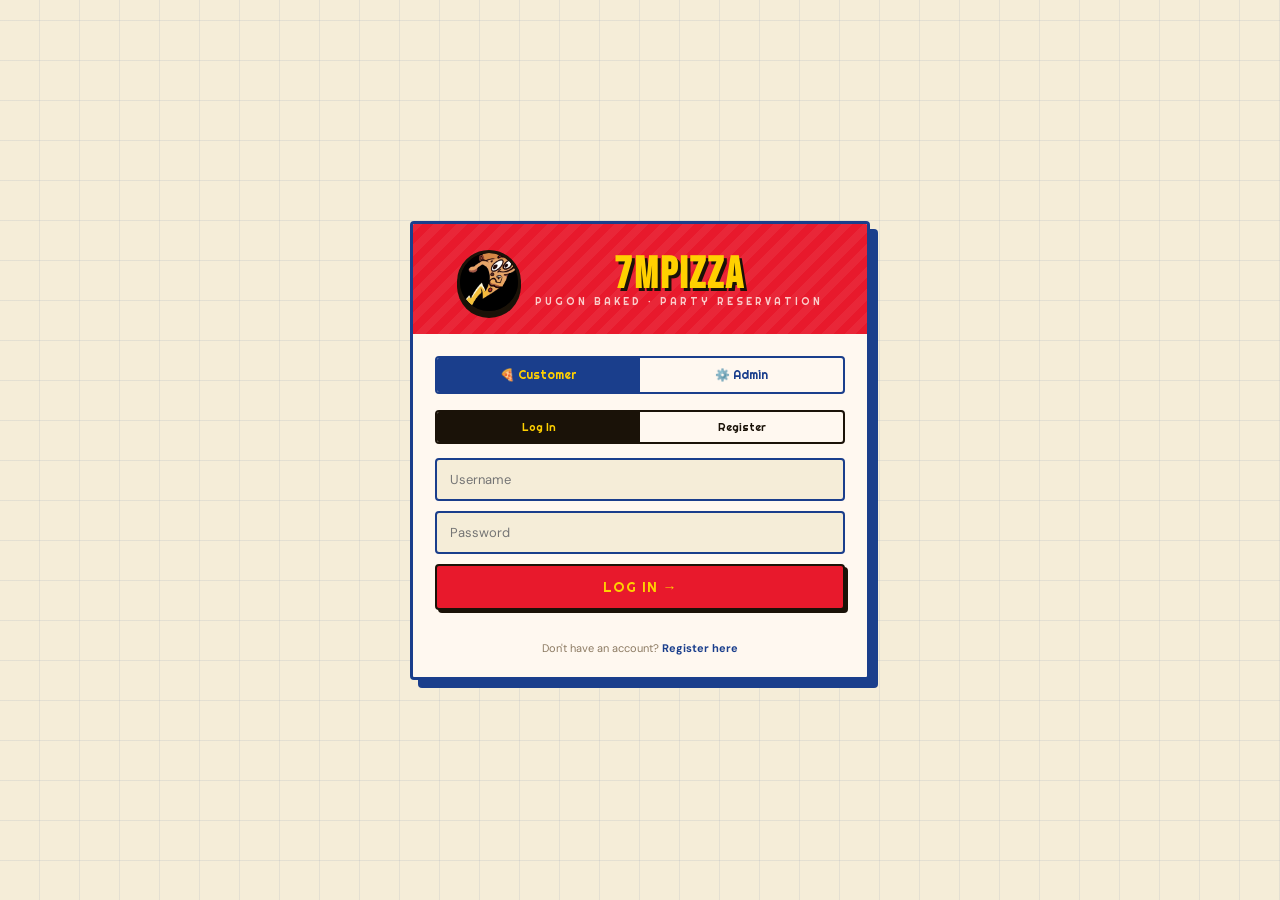
==== commit 391d8e96: "Add files via upload" ====
--- a/index.html
+++ b/index.html
@@ -1,325 +1,362 @@
 <!doctype html>
 <html lang="en">
 <head>
-  <meta charset="utf-8"/>
-  <meta name="viewport" content="width=device-width,initial-scale=1"/>
-  <title>7MPizza — Party Reservation</title>
-  <link rel="preconnect" href="https://fonts.googleapis.com"/>
-  <link rel="preconnect" href="https://fonts.gstatic.com" crossorigin/>
-  <link href="https://fonts.googleapis.com/css2?family=Bebas+Neue&family=Righteous&family=DM+Sans:wght@300;400;500;600&family=Special+Elite&display=swap" rel="stylesheet"/>
-  <style>
-    :root{
-      --red:#E8192C;--red-dk:#B5101F;--red-lt:rgba(232,25,44,.12);
-      --blue:#1A3E8C;--blue-lt:rgba(26,62,140,.15);--blue-br:#2A5FD4;
-      --yellow:#FFD000;--yellow-dk:#E6A800;--yellow-lt:rgba(255,208,0,.15);
-      --white:#FFF8F0;--cream:#F5EDD8;--charcoal:#1A1208;--ink:#2C1A00;--muted:#8C7A62;
-      --line:rgba(26,62,140,.18);--shadow:0 8px 32px rgba(26,18,0,.22);
-      --ease:cubic-bezier(.2,.8,.2,1);
-      --font-head:'Bebas Neue',sans-serif;--font-sub:'Righteous',sans-serif;
-      --font-body:'DM Sans',sans-serif;--font-mono:'Special Elite',serif;
-    }
-    *{box-sizing:border-box;margin:0;padding:0;}
-    html,body{height:100%;}
-    body{
-      font-family:var(--font-body);color:var(--ink);
-      background:
-        repeating-linear-gradient(0deg,transparent,transparent 39px,rgba(26,62,140,.06) 39px,rgba(26,62,140,.06) 40px),
-        repeating-linear-gradient(90deg,transparent,transparent 39px,rgba(26,62,140,.06) 39px,rgba(26,62,140,.06) 40px),
-        var(--cream);
-      min-height:100vh;
-    }
-
-    /* ── LOGIN ── */
-    #loginScreen{
-      position:fixed;inset:0;display:flex;align-items:center;justify-content:center;z-index:1000;
-      background:repeating-linear-gradient(0deg,transparent,transparent 39px,rgba(26,62,140,.08) 39px,rgba(26,62,140,.08) 40px),
-        repeating-linear-gradient(90deg,transparent,transparent 39px,rgba(26,62,140,.08) 39px,rgba(26,62,140,.08) 40px),var(--cream);
-    }
-    .loginCard{width:min(420px,94%);background:var(--white);border:3px solid var(--blue);border-radius:4px;box-shadow:8px 8px 0 var(--blue),0 20px 60px rgba(0,0,0,.2);overflow:hidden;}
-    .loginBanner{background:var(--red);padding:28px 24px 22px;text-align:center;position:relative;overflow:hidden;}
-    .loginBanner::before{content:'';position:absolute;inset:0;background:repeating-linear-gradient(-45deg,transparent,transparent 8px,rgba(255,255,255,.06) 8px,rgba(255,255,255,.06) 16px);}
-    .loginLogo{display:flex;align-items:center;justify-content:center;gap:14px;position:relative;}
-    .loginLogoIcon{width:62px;height:62px;background:var(--yellow);border:3px solid var(--charcoal);border-radius:50%;display:grid;place-items:center;font-family:var(--font-head);font-size:22px;color:var(--charcoal);box-shadow:0 4px 0 var(--charcoal);flex-shrink:0;}
-    .loginLogoText{text-align:left;}
-    .loginLogoText h1{font-family:var(--font-head);font-size:42px;color:var(--yellow);line-height:.9;letter-spacing:2px;text-shadow:3px 3px 0 var(--charcoal);}
-    .loginLogoText p{font-family:var(--font-sub);font-size:11px;color:rgba(255,248,240,.8);letter-spacing:3px;text-transform:uppercase;}
-    .loginBody{padding:24px;}
-    .loginBody h2{font-family:var(--font-sub);font-size:16px;color:var(--blue);margin-bottom:16px;letter-spacing:.5px;}
-    .loginTabs{display:flex;gap:0;margin-bottom:18px;border:2px solid var(--blue);border-radius:4px;overflow:hidden;}
-    .loginTab{flex:1;padding:10px;background:transparent;color:var(--blue);font-family:var(--font-sub);font-size:13px;cursor:pointer;border:none;transition:all .15s;}
-    .loginTab.active{background:var(--blue);color:var(--yellow);}
-    .loginInput{width:100%;padding:11px 13px;border:2px solid var(--blue);border-radius:4px;background:var(--cream);color:var(--ink);font-family:var(--font-body);font-size:14px;outline:none;margin-bottom:12px;transition:border-color .15s,box-shadow .15s;}
-    .loginInput:focus{border-color:var(--red);box-shadow:0 0 0 3px rgba(232,25,44,.12);}
-    .loginBtn{width:100%;padding:13px;background:var(--red);border:2px solid var(--charcoal);border-radius:4px;color:var(--yellow);font-family:var(--font-sub);font-size:15px;cursor:pointer;letter-spacing:1px;box-shadow:3px 3px 0 var(--charcoal);transition:all .12s;}
-    .loginBtn:hover{transform:translate(-1px,-1px);box-shadow:4px 4px 0 var(--charcoal);}
-    .loginBtn:active{transform:translate(2px,2px);box-shadow:1px 1px 0 var(--charcoal);}
-    .loginErr{color:var(--red);font-size:12px;margin-top:8px;min-height:18px;font-family:var(--font-sub);}
-    .loginNote{font-size:11px;color:var(--muted);margin-top:10px;text-align:center;}
-    .loginNote strong{color:var(--blue);}
-    .loginSwitch{font-size:12px;color:var(--muted);text-align:center;margin-top:12px;font-family:var(--font-mono);}
-    .loginSwitch button{background:none;border:none;color:var(--blue);font-family:var(--font-sub);font-size:12px;cursor:pointer;text-decoration:underline;padding:0;}
-    .userAvatar{width:28px;height:28px;border-radius:50%;background:var(--yellow);border:2px solid var(--charcoal);display:grid;place-items:center;font-family:var(--font-head);font-size:13px;color:var(--charcoal);flex-shrink:0;}
-
-    /* ── APP SHELL ── */
-    #appShell{display:none;flex-direction:column;min-height:100vh;}
-    #appShell.visible{display:flex;}
-    .dimerStripe{height:6px;background:repeating-linear-gradient(90deg,var(--red) 0,var(--red) 20px,var(--yellow) 20px,var(--yellow) 40px,var(--blue) 40px,var(--blue) 60px);flex-shrink:0;}
-    .topbar{position:sticky;top:0;z-index:10;display:flex;align-items:center;justify-content:space-between;gap:12px;padding:0 20px;background:var(--red);border-bottom:4px solid var(--charcoal);flex-shrink:0;min-height:62px;}
-    .brand{display:flex;align-items:center;gap:12px;}
-    .logo{width:44px;height:44px;background:var(--yellow);border:2px solid var(--charcoal);border-radius:50%;display:grid;place-items:center;font-family:var(--font-head);font-size:16px;color:var(--charcoal);flex-shrink:0;box-shadow:2px 2px 0 var(--charcoal);}
-    .brand h1{font-family:var(--font-head);font-size:26px;font-weight:400;color:var(--yellow);letter-spacing:2px;text-shadow:2px 2px 0 var(--charcoal);}
-    .brand p{font-size:10px;color:rgba(255,248,240,.75);font-family:var(--font-sub);letter-spacing:2px;}
-    .navTabs{display:flex;gap:6px;}
-    .navTab{padding:8px 16px;background:transparent;border:2px solid rgba(255,255,255,.25);border-radius:4px;color:rgba(255,248,240,.75);font-family:var(--font-sub);font-size:12px;cursor:pointer;transition:all .15s;letter-spacing:.5px;}
-    .navTab.active{background:var(--yellow);border-color:var(--charcoal);color:var(--charcoal);box-shadow:2px 2px 0 var(--charcoal);}
-    .navTab:hover:not(.active){background:rgba(255,255,255,.12);color:var(--white);}
-    .topRight{display:flex;align-items:center;gap:8px;}
-    .userBadge{padding:6px 12px;background:rgba(255,255,255,.12);border:1px solid rgba(255,255,255,.25);border-radius:4px;font-size:11px;color:rgba(255,248,240,.8);font-family:var(--font-sub);letter-spacing:.5px;}
-    .userBadge span{color:var(--yellow);}
-    .logoutBtn{padding:7px 13px;background:transparent;border:2px solid rgba(255,255,255,.4);border-radius:4px;color:rgba(255,248,240,.85);font-family:var(--font-sub);font-size:12px;cursor:pointer;transition:all .15s;}
-    .logoutBtn:hover{background:rgba(0,0,0,.2);border-color:rgba(255,255,255,.6);}
-
-    /* ── PAGES ── */
-    .page{display:none;padding:20px;}
-    .page.active{display:block;}
-    .card{background:var(--white);border:3px solid var(--charcoal);border-radius:4px;padding:18px;box-shadow:5px 5px 0 var(--charcoal);}
-    .sectionTitle{font-family:var(--font-head);font-size:28px;color:var(--red);letter-spacing:2px;border-bottom:3px solid var(--yellow);padding-bottom:6px;margin-bottom:14px;}
-    .sectionSub{font-family:var(--font-sub);font-size:11px;color:var(--blue);letter-spacing:1.5px;text-transform:uppercase;margin-bottom:10px;}
-    .chip{display:inline-flex;gap:7px;align-items:center;padding:5px 11px;border:2px solid var(--charcoal);border-radius:4px;background:var(--cream);font-family:var(--font-sub);font-size:11px;color:var(--ink);}
-    .dot{width:9px;height:9px;border-radius:999px;flex-shrink:0;border:1.5px solid var(--charcoal);}
-    .dot.av{background:#22C55E;}.dot.sel{background:var(--blue-br);}.dot.res{background:var(--red);}
-
-    /* ── CLIENT GRID ── */
-    .clientGrid{display:grid;grid-template-columns:1.55fr 1fr;gap:16px;align-items:start;max-width:1340px;margin:0 auto;}
-    @media(max-width:1060px){.clientGrid{grid-template-columns:1fr;}}
-
-    /* ── FLOOR PLAN ── */
-    .floorHeader{display:flex;align-items:flex-end;justify-content:space-between;gap:10px;margin-bottom:12px;}
-    .floorHeader h2{font-family:var(--font-head);font-size:24px;color:var(--blue);letter-spacing:2px;}
-    .floorHint{font-size:11px;color:var(--muted);font-family:var(--font-sub);}
-    .floor{
-      position:relative;height:560px;border-radius:4px;border:3px solid var(--charcoal);
-      background:
-        repeating-linear-gradient(0deg,transparent,transparent 39px,rgba(26,62,140,.07) 39px,rgba(26,62,140,.07) 40px),
-        repeating-linear-gradient(90deg,transparent,transparent 39px,rgba(26,62,140,.07) 39px,rgba(26,62,140,.07) 40px),
-        #FDF6E3;
-      overflow:hidden;box-shadow:inset 0 0 0 6px rgba(26,62,140,.06);
-    }
-    .floor::before{content:'';position:absolute;top:0;left:0;right:0;height:6px;background:repeating-linear-gradient(90deg,var(--red) 0,var(--red) 20px,var(--yellow) 20px,var(--yellow) 40px,var(--blue) 40px,var(--blue) 60px);z-index:2;}
-
-    .roomLabel{position:absolute;top:18px;left:14px;font-family:var(--font-sub);font-size:10px;font-weight:700;color:var(--blue);letter-spacing:2px;text-transform:uppercase;z-index:3;}
-    .note{position:absolute;top:18px;left:50%;transform:translateX(-50%);white-space:nowrap;font-family:var(--font-sub);font-size:10px;color:var(--muted);letter-spacing:.5px;padding:5px 13px;border:1.5px solid rgba(26,62,140,.2);border-radius:999px;background:rgba(255,248,240,.85);z-index:3;}
-
-    /* Right wall karaoke screen */
-    .screen{position:absolute;right:0;top:0;bottom:0;width:72px;display:flex;flex-direction:column;align-items:center;justify-content:center;border-left:3px solid var(--charcoal);background:repeating-linear-gradient(-45deg,rgba(26,62,140,.04),rgba(26,62,140,.04) 4px,transparent 4px,transparent 10px),rgba(26,62,140,.06);gap:10px;padding:14px 8px;}
-    .screenBar{width:12px;height:200px;border:2px solid var(--blue);border-radius:4px;background:rgba(26,62,140,.08);flex-shrink:0;}
-    .screenText{font-family:var(--font-sub);font-size:9px;color:var(--blue);letter-spacing:1px;text-transform:uppercase;text-align:center;line-height:1.7;}
-
-    /* Bar Zone */
-    .barZone{position:absolute;bottom:0;left:0;right:72px;height:180px;border-top:3px dashed rgba(26,62,140,.2);background:rgba(255,208,0,.06);}
-    .barZoneLabel{position:absolute;top:10px;left:14px;font-family:var(--font-sub);font-size:9.5px;letter-spacing:2px;text-transform:uppercase;color:var(--blue);opacity:.6;}
-    .barTable{position:absolute;bottom:22px;left:50%;transform:translateX(-50%);width:72%;height:52px;border-radius:4px;border:2.5px solid var(--charcoal);background:rgba(255,208,0,.18);}
-    .barTableLabel{position:absolute;bottom:84px;left:50%;transform:translateX(-50%);font-family:var(--font-sub);font-size:10px;color:var(--ink);opacity:.55;white-space:nowrap;}
-
-    /* Tables & Seats */
-    .table,.seat{
-      position:absolute;border:2.5px solid var(--charcoal);background:var(--white);color:var(--ink);cursor:pointer;
-      display:flex;flex-direction:column;justify-content:center;align-items:center;gap:4px;font-family:var(--font-body);
-      transition:transform .12s var(--ease),box-shadow .14s var(--ease),border-color .14s,background .14s;
-      box-shadow:3px 3px 0 var(--charcoal);
-    }
-    .table{width:88px;height:88px;border-radius:4px;padding:8px;}
-    .seat{width:62px;height:40px;border-radius:999px;flex-direction:row;justify-content:space-between;padding:8px 12px;}
-    .table:hover:not([aria-disabled="true"]),.seat:hover:not([aria-disabled="true"]){transform:translate(-2px,-2px);box-shadow:5px 5px 0 var(--charcoal);}
-    .table:active:not([aria-disabled="true"]),.seat:active:not([aria-disabled="true"]){transform:translate(2px,2px);box-shadow:1px 1px 0 var(--charcoal);}
-    .label{font-family:var(--font-sub);font-weight:700;font-size:14px;}
-    .cap{font-size:10.5px;color:var(--muted);}
-
-    /* Status */
-    .available{background:rgba(34,197,94,.1);border-color:#16A34A;}
-    .available .label{color:#15803D;}
-    .selected{background:var(--yellow-lt);border-color:var(--blue);box-shadow:3px 3px 0 var(--blue),0 0 0 2px var(--yellow);}
-    .selected .label{color:var(--blue);}
-    .reserved{background:var(--red-lt);border-color:var(--red);cursor:not-allowed;opacity:.75;box-shadow:3px 3px 0 var(--red-dk);}
-    .reserved .label{color:var(--red);}
-
-    /* ── SIDEBAR ── */
-    .sideCard h2{font-family:var(--font-head);font-size:26px;color:var(--red);letter-spacing:2px;margin-bottom:12px;}
-    .sideCard h3{font-family:var(--font-sub);font-size:10px;font-weight:700;color:var(--blue);letter-spacing:1.5px;text-transform:uppercase;margin-bottom:8px;padding-bottom:5px;border-bottom:2px solid var(--yellow);}
-    .selectedBox{border:2.5px solid var(--blue);border-radius:4px;padding:11px;background:var(--blue-lt);margin-bottom:12px;box-shadow:3px 3px 0 var(--blue);}
-    .selectedTitle{font-size:10px;color:var(--blue);font-family:var(--font-sub);letter-spacing:1px;text-transform:uppercase;margin-bottom:4px;}
-    .selectedList{font-family:var(--font-sub);font-weight:700;font-size:15px;color:var(--ink);}
-    .selectedMeta{margin-top:4px;font-size:11px;color:var(--muted);}
-    .form label{display:flex;flex-direction:column;gap:5px;font-size:10px;color:var(--blue);font-family:var(--font-sub);letter-spacing:1px;text-transform:uppercase;}
-    .form input,.form select{padding:10px 12px;border-radius:4px;border:2px solid rgba(26,62,140,.25);background:var(--cream);color:var(--ink);font-family:var(--font-body);font-size:13px;outline:none;transition:border-color .15s,box-shadow .15s;}
-    .form input::placeholder{color:rgba(140,122,98,.45);}
-    .form input:focus,.form select:focus{border-color:var(--red);box-shadow:0 0 0 3px rgba(232,25,44,.1);}
-    .row{margin:8px 0;}
-    .row.two{display:grid;grid-template-columns:1fr 1fr;gap:10px;}
-    .row.three{display:grid;grid-template-columns:1fr 1fr 1fr;gap:8px;}
-    .actions{display:flex;gap:8px;flex-wrap:wrap;margin-top:12px;}
-
-    /* ── BUTTONS ── */
-    .btn{font-family:var(--font-sub);font-size:12px;letter-spacing:.5px;border:2px solid var(--charcoal);background:var(--white);color:var(--charcoal);padding:9px 14px;border-radius:4px;cursor:pointer;box-shadow:2px 2px 0 var(--charcoal);transition:transform .1s,box-shadow .1s;}
-    .btn:hover{transform:translate(-1px,-1px);box-shadow:3px 3px 0 var(--charcoal);}
-    .btn:active{transform:translate(1px,1px);box-shadow:1px 1px 0 var(--charcoal);}
-    .btn.primary{background:var(--red);border-color:var(--charcoal);color:var(--yellow);}
-    .btn.primary:hover{background:var(--red-dk);}
-    .btn.danger{background:var(--red);border-color:var(--charcoal);color:#fff;}
-    .btn.success{background:#16A34A;border-color:var(--charcoal);color:#fff;}
-    .btn.sm{padding:6px 10px;font-size:11px;}
-
-    .hint{margin:7px 0 0;font-size:12px;color:var(--muted);min-height:17px;font-family:var(--font-sub);}
-    .tiny{margin:7px 0 0;font-size:11px;color:var(--muted);opacity:.6;}
-    .sep{border:none;border-top:2px dashed rgba(26,62,140,.15);margin:12px 0;}
-
-    /* ── RESERVATION LIST ── */
-    .resList{display:flex;flex-direction:column;gap:8px;}
-    .resItem{border:2.5px solid var(--charcoal);border-radius:4px;padding:11px 12px;background:var(--cream);box-shadow:3px 3px 0 rgba(26,18,0,.12);transition:transform .1s,box-shadow .1s;}
-    .resItem:hover{transform:translate(-1px,-1px);box-shadow:4px 4px 0 rgba(26,18,0,.15);}
-    .resItem .top{display:flex;align-items:center;justify-content:space-between;gap:10px;}
-    .resItem .top strong{font-family:var(--font-sub);font-size:13px;color:var(--ink);}
-    .badge{font-family:var(--font-sub);font-size:10px;padding:3px 9px;border-radius:4px;border:1.5px solid var(--charcoal);color:var(--charcoal);font-weight:600;white-space:nowrap;}
-    .badge.res{background:var(--red);color:var(--yellow);}
-    .badge.cancelled{background:var(--muted);color:#fff;border-color:var(--muted);}
-    .badge.seated{background:#16A34A;color:#fff;border-color:#14532D;}
-    .resItem .meta{margin-top:5px;font-size:11.5px;color:var(--muted);line-height:1.65;}
-
-    /* ── POS MENU ── */
-    .posSection{margin-top:10px;}
-    .menuGrid{display:grid;grid-template-columns:1fr 1fr;gap:6px;margin-bottom:8px;}
-    .menuBtn{padding:8px 10px;border-radius:4px;border:2px solid rgba(26,62,140,.2);background:var(--cream);color:var(--ink);font-family:var(--font-body);cursor:pointer;text-align:left;transition:all .12s;}
-    .menuBtn:hover{background:var(--blue-lt);border-color:var(--blue);}
-    .menuBtn .mname{font-family:var(--font-sub);font-size:11px;font-weight:600;display:block;margin-bottom:2px;color:var(--ink);}
-    .menuBtn .mprice{color:var(--red);font-family:var(--font-sub);font-size:11px;font-weight:700;}
-    .orderLine{display:flex;align-items:center;gap:8px;padding:6px 0;border-bottom:1.5px dashed rgba(26,62,140,.12);}
-    .orderLine:last-child{border-bottom:none;}
-    .orderName{flex:1;font-size:12px;color:var(--ink);}
-    .orderQty{display:flex;align-items:center;gap:5px;}
-    .qtyBtn{width:22px;height:22px;border-radius:4px;border:1.5px solid var(--charcoal);background:var(--cream);color:var(--ink);cursor:pointer;font-size:13px;display:grid;place-items:center;transition:background .12s;box-shadow:1px 1px 0 var(--charcoal);}
-    .qtyBtn:hover{background:var(--yellow-lt);}
-    .orderEmpty{font-size:12px;color:var(--muted);padding:6px 0;font-style:italic;font-family:var(--font-mono);}
-    .orderTotalRow{text-align:right;padding:7px 0 3px;border-top:2px solid var(--yellow);font-family:var(--font-sub);font-size:13px;font-weight:700;color:var(--red);}
-
-    /* ── ADMIN ── */
-    #pageAdmin{padding:18px;}
-    .statsRow{display:grid;grid-template-columns:repeat(3,1fr);gap:12px;margin-bottom:16px;max-width:1340px;margin-left:auto;margin-right:auto;}
-    @media(max-width:700px){.statsRow{grid-template-columns:1fr 1fr;}}
-    .statCard{background:var(--white);border:3px solid var(--charcoal);border-radius:4px;padding:16px;box-shadow:4px 4px 0 var(--charcoal);position:relative;overflow:hidden;}
-    .statCard::after{content:'';position:absolute;top:0;left:0;right:0;height:4px;background:var(--red);}
-    .statLabel{font-family:var(--font-sub);font-size:10px;color:var(--muted);letter-spacing:1.5px;text-transform:uppercase;margin-bottom:5px;}
-    .statVal{font-family:var(--font-head);font-size:34px;color:var(--ink);letter-spacing:1px;}
-    .statSub{font-size:11px;color:var(--muted);margin-top:2px;font-family:var(--font-sub);}
-    .adminGrid{display:grid;grid-template-columns:1fr 1fr;gap:16px;max-width:1340px;margin:0 auto;}
-    @media(max-width:900px){.adminGrid{grid-template-columns:1fr;}}
-    .calHeader{display:flex;align-items:center;justify-content:space-between;margin-bottom:12px;}
-    .calTitle{font-family:var(--font-head);font-size:22px;color:var(--blue);letter-spacing:1px;}
-    .calNav{display:flex;gap:6px;}
-    .calGrid{display:grid;grid-template-columns:repeat(7,1fr);gap:4px;}
-    .calDayLabel{text-align:center;font-family:var(--font-sub);font-size:10px;color:var(--muted);letter-spacing:.5px;padding:5px 0;}
-    .calDay{aspect-ratio:1;border-radius:4px;display:flex;flex-direction:column;align-items:center;justify-content:center;cursor:pointer;font-family:var(--font-sub);font-size:12px;border:1.5px solid transparent;transition:all .12s;position:relative;gap:2px;color:var(--ink);}
-    .calDay:hover:not(.empty){background:var(--cream);border-color:var(--blue);}
-    .calDay.today{border-color:var(--red);background:rgba(232,25,44,.07);color:var(--red);}
-    .calDay.selected{background:var(--blue);color:var(--white);border-color:var(--charcoal);}
-    .calDay.hasRes::after{content:'';width:5px;height:5px;border-radius:999px;background:var(--red);position:absolute;bottom:3px;}
-    .calDay.empty{cursor:default;}
-    .dayDetail{margin-top:12px;}
-    .dayDetailTitle{font-family:var(--font-sub);font-size:10px;letter-spacing:1px;text-transform:uppercase;color:var(--blue);margin-bottom:8px;}
-    .dayResList{display:flex;flex-direction:column;gap:6px;max-height:240px;overflow-y:auto;}
-    .dayResItem{border:2px solid var(--charcoal);border-radius:4px;padding:9px 11px;background:var(--cream);}
-    .dayResItem .top{display:flex;align-items:center;justify-content:space-between;}
-    .dayResItem .top strong{font-family:var(--font-sub);font-size:13px;}
-    .dayResItem .meta{margin-top:4px;font-size:11.5px;color:var(--muted);line-height:1.6;}
-    .cardTitle{font-family:var(--font-head);font-size:22px;color:var(--blue);letter-spacing:1px;}
-    .filterBar{display:flex;gap:6px;flex-wrap:wrap;margin-bottom:10px;}
-    .filterBtn{padding:5px 12px;border-radius:4px;font-family:var(--font-sub);font-size:11px;border:2px solid var(--charcoal);background:var(--cream);color:var(--ink);cursor:pointer;transition:all .12s;box-shadow:2px 2px 0 var(--charcoal);}
-    .filterBtn.active{background:var(--blue);color:var(--yellow);}
-    .adminResList{display:flex;flex-direction:column;gap:8px;max-height:520px;overflow-y:auto;}
-    .adminResItem{border:2.5px solid var(--charcoal);border-radius:4px;padding:11px 12px;background:var(--cream);box-shadow:3px 3px 0 rgba(26,18,0,.1);}
-    .adminResItem .top{display:flex;align-items:center;justify-content:space-between;gap:8px;flex-wrap:wrap;}
-    .adminResItem .top strong{font-family:var(--font-sub);font-size:13px;}
-    .adminResItem .meta{margin-top:4px;font-size:11.5px;color:var(--muted);line-height:1.6;}
-    .adminResItem .orderSummary{margin-top:5px;padding-top:5px;border-top:1.5px dashed rgba(26,62,140,.15);font-size:11.5px;color:var(--ink);}
-    .adminActions{display:flex;gap:6px;flex-wrap:wrap;margin-top:8px;}
-
-    /* ── MODAL ── */
-    .modal{position:fixed;inset:0;background:rgba(26,18,0,.55);display:none;align-items:center;justify-content:center;padding:18px;backdrop-filter:blur(3px);z-index:100;}
-    .modal.show{display:flex;}
-    .modalCard{width:min(540px,100%);background:var(--white);border:3px solid var(--charcoal);border-radius:4px;padding:20px;box-shadow:var(--shadow);max-height:90vh;overflow-y:auto;}
-    .modalHeader{display:flex;align-items:center;justify-content:space-between;gap:10px;margin-bottom:14px;}
-    .modalHeader h3{font-family:var(--font-head);font-size:22px;color:var(--blue);letter-spacing:1px;}
-    .modalBody{font-size:13px;color:var(--ink);}
-    .mrow{display:flex;gap:10px;padding:7px 0;border-bottom:1px dashed rgba(26,62,140,.1);}
-    .mrow:last-child{border-bottom:none;}
-    .mrow strong{min-width:110px;color:var(--blue);font-family:var(--font-sub);font-size:11px;letter-spacing:.5px;text-transform:uppercase;}
-    .modalFooter{margin-top:14px;display:flex;gap:8px;flex-wrap:wrap;justify-content:flex-end;}
-
-    /* ── POS MODAL ── */
-    .posMenuGrid{display:grid;grid-template-columns:1fr 1fr;gap:6px;margin-bottom:10px;max-height:280px;overflow-y:auto;}
-    .posCatHeader{grid-column:1/-1;font-family:var(--font-sub);font-size:10px;letter-spacing:1px;text-transform:uppercase;color:var(--blue);padding:6px 0 3px;border-bottom:2px solid var(--yellow);}
-    .posMenuBtn{padding:8px 10px;border-radius:4px;border:2px solid rgba(26,62,140,.2);background:var(--cream);color:var(--ink);cursor:pointer;text-align:left;font-family:var(--font-body);transition:all .12s;}
-    .posMenuBtn:hover{background:var(--blue-lt);}
-    .posMenuBtn .mname{font-family:var(--font-sub);font-size:11px;display:block;margin-bottom:2px;}
-    .posMenuBtn .mprice{color:var(--red);font-family:var(--font-sub);font-size:11px;font-weight:700;}
-    .posOrderList{max-height:180px;overflow-y:auto;margin-bottom:8px;}
-
-    /* ── RECEIPT ── */
-    .receipt{font-family:var(--font-mono);max-width:360px;margin:0 auto;padding:20px;background:var(--white);border:3px solid var(--charcoal);}
-    .receipt h4{font-family:var(--font-head);font-size:32px;text-align:center;color:var(--red);letter-spacing:3px;}
-    .rSub{font-size:11px;text-align:center;color:var(--muted);margin-bottom:10px;font-family:var(--font-sub);letter-spacing:1px;}
-    .rDivider{border:none;border-top:2px dashed var(--charcoal);margin:10px 0;}
-    .rRow{display:flex;justify-content:space-between;font-size:12px;padding:2px 0;}
-    .rRow.bold{font-weight:700;font-family:var(--font-sub);}
-    .rRow.total{font-family:var(--font-head);font-size:16px;color:var(--red);padding-top:8px;}
-    .rFooter{font-size:11px;color:var(--muted);text-align:center;line-height:1.8;margin-top:8px;}
-  </style>
+<meta charset="utf-8"/>
+<meta name="viewport" content="width=device-width,initial-scale=1"/>
+<title>7MPIZZA · Party Reservation</title>
+<link rel="preconnect" href="https://fonts.googleapis.com"/>
+<link rel="preconnect" href="https://fonts.gstatic.com" crossorigin/>
+<link href="https://fonts.googleapis.com/css2?family=Bebas+Neue&family=Righteous&family=DM+Sans:ital,wght@0,300;0,400;0,500;0,600;1,400&family=Special+Elite&display=swap" rel="stylesheet"/>
+<style>
+:root{
+  --red:#E8192C;--red-dk:#B5101F;--red-lt:rgba(232,25,44,.12);
+  --blue:#1A3E8C;--blue-lt:rgba(26,62,140,.15);--blue-br:#2A5FD4;
+  --yellow:#FFD000;--yellow-dk:#E6A800;--yellow-lt:rgba(255,208,0,.18);
+  --green:#16A34A;--green-lt:rgba(22,163,74,.12);
+  --white:#FFF8F0;--cream:#F5EDD8;--charcoal:#1A1208;--ink:#2C1A00;--muted:#8C7A62;
+  --line:rgba(26,62,140,.18);--shadow:0 8px 32px rgba(26,18,0,.22);
+  --ease:cubic-bezier(.2,.8,.2,1);
+  --fh:'Bebas Neue',sans-serif;--fs:'Righteous',sans-serif;--fb:'DM Sans',sans-serif;--fm:'Special Elite',serif;
+}
+*{box-sizing:border-box;margin:0;padding:0;}
+html,body{height:100%;}
+body{
+  font-family:var(--fb);color:var(--ink);
+  background:
+    repeating-linear-gradient(0deg,transparent,transparent 39px,rgba(26,62,140,.06) 39px,rgba(26,62,140,.06) 40px),
+    repeating-linear-gradient(90deg,transparent,transparent 39px,rgba(26,62,140,.06) 39px,rgba(26,62,140,.06) 40px),
+    var(--cream);
+  min-height:100vh;
+}
+
+/* ── AUTH SCREEN ── */
+#authScreen{position:fixed;inset:0;display:flex;align-items:center;justify-content:center;z-index:1000;
+  background:repeating-linear-gradient(0deg,transparent,transparent 39px,rgba(26,62,140,.08) 39px,rgba(26,62,140,.08) 40px),
+  repeating-linear-gradient(90deg,transparent,transparent 39px,rgba(26,62,140,.08) 39px,rgba(26,62,140,.08) 40px),var(--cream);}
+.authCard{width:min(460px,94%);background:var(--white);border:3px solid var(--blue);border-radius:4px;box-shadow:8px 8px 0 var(--blue);overflow:hidden;}
+.authBanner{background:var(--red);padding:26px 24px 20px;text-align:center;position:relative;overflow:hidden;}
+.authBanner::before{content:'';position:absolute;inset:0;background:repeating-linear-gradient(-45deg,transparent,transparent 8px,rgba(255,255,255,.06) 8px,rgba(255,255,255,.06) 16px);}
+.authLogo{display:flex;align-items:center;justify-content:center;gap:14px;position:relative;}
+.authLogoBox{width:64px;height:64px;background:#000;border:3px solid var(--charcoal);border-radius:50%;overflow:hidden;flex-shrink:0;box-shadow:0 4px 0 var(--charcoal);display:flex;align-items:center;justify-content:center;}
+.authLogoBox span{font-family:var(--fh);font-size:22px;color:var(--yellow);}
+.authLogoText h1{font-family:var(--fh);font-size:44px;color:var(--yellow);line-height:.9;letter-spacing:2px;text-shadow:3px 3px 0 var(--charcoal);}
+.authLogoText p{font-family:var(--fs);font-size:10px;color:rgba(255,248,240,.8);letter-spacing:3px;text-transform:uppercase;}
+.authBody{padding:22px;}
+.authTabs{display:flex;gap:0;margin-bottom:16px;border:2px solid var(--blue);border-radius:4px;overflow:hidden;}
+.authTab{flex:1;padding:9px;background:transparent;color:var(--blue);font-family:var(--fs);font-size:12px;cursor:pointer;border:none;transition:all .15s;}
+.authTab.active{background:var(--blue);color:var(--yellow);}
+.modeTabs{display:flex;gap:0;margin-bottom:14px;border:2px solid var(--charcoal);border-radius:4px;overflow:hidden;}
+.modeTab{flex:1;padding:8px;background:transparent;color:var(--charcoal);font-family:var(--fs);font-size:11px;cursor:pointer;border:none;transition:all .15s;}
+.modeTab.active{background:var(--charcoal);color:var(--yellow);}
+.authInput{width:100%;padding:11px 13px;border:2px solid var(--blue);border-radius:4px;background:var(--cream);color:var(--ink);font-family:var(--fb);font-size:13px;outline:none;margin-bottom:10px;transition:border-color .15s,box-shadow .15s;}
+.authInput:focus{border-color:var(--red);box-shadow:0 0 0 3px rgba(232,25,44,.12);}
+.authBtn{width:100%;padding:12px;background:var(--red);border:2px solid var(--charcoal);border-radius:4px;color:var(--yellow);font-family:var(--fs);font-size:14px;cursor:pointer;letter-spacing:1px;box-shadow:3px 3px 0 var(--charcoal);transition:all .12s;}
+.authBtn:hover{transform:translate(-1px,-1px);box-shadow:4px 4px 0 var(--charcoal);}
+.authBtn:active{transform:translate(2px,2px);box-shadow:1px 1px 0 var(--charcoal);}
+.authErr{color:var(--red);font-size:12px;margin-top:7px;min-height:16px;font-family:var(--fs);}
+.authNote{font-size:11px;color:var(--muted);margin-top:8px;text-align:center;}
+.authNote strong{color:var(--blue);}
+
+/* ── APP SHELL ── */
+#appShell{display:none;flex-direction:column;min-height:100vh;}
+#appShell.visible{display:flex;}
+.dimerStripe{height:8px;background:repeating-linear-gradient(90deg,var(--red) 0,var(--red) 20px,var(--yellow) 20px,var(--yellow) 40px,var(--blue) 40px,var(--blue) 60px);flex-shrink:0;}
+
+/* ── TOPBAR ── */
+.topbar{position:sticky;top:0;z-index:10;display:flex;align-items:center;justify-content:space-between;gap:12px;padding:0 20px;background:var(--red);border-bottom:4px solid var(--charcoal);flex-shrink:0;min-height:60px;}
+.brand{display:flex;align-items:center;gap:12px;}
+.logo{width:42px;height:42px;background:#000;border:2px solid var(--charcoal);border-radius:50%;overflow:hidden;flex-shrink:0;box-shadow:2px 2px 0 var(--charcoal);display:flex;align-items:center;justify-content:center;}
+.logo span{font-family:var(--fh);font-size:14px;color:var(--yellow);}
+.brand h1{font-family:var(--fh);font-size:24px;color:var(--yellow);letter-spacing:2px;text-shadow:2px 2px 0 var(--charcoal);}
+.brand p{font-size:10px;color:rgba(255,248,240,.75);font-family:var(--fs);letter-spacing:2px;}
+.navTabs{display:flex;gap:5px;}
+.navTab{padding:7px 14px;background:transparent;border:2px solid rgba(255,255,255,.25);border-radius:4px;color:rgba(255,248,240,.75);font-family:var(--fs);font-size:11px;cursor:pointer;transition:all .15s;letter-spacing:.5px;}
+.navTab.active{background:var(--yellow);border-color:var(--charcoal);color:var(--charcoal);box-shadow:2px 2px 0 var(--charcoal);}
+.navTab:hover:not(.active){background:rgba(255,255,255,.12);color:var(--white);}
+.topRight{display:flex;align-items:center;gap:8px;}
+.userBadge{padding:6px 11px;background:rgba(255,255,255,.12);border:1px solid rgba(255,255,255,.25);border-radius:4px;font-family:var(--fs);font-size:11px;color:rgba(255,248,240,.8);letter-spacing:.5px;}
+.userBadge span{color:var(--yellow);}
+.logoutBtn{padding:6px 12px;background:transparent;border:2px solid rgba(255,255,255,.4);border-radius:4px;color:rgba(255,248,240,.85);font-family:var(--fs);font-size:11px;cursor:pointer;transition:all .15s;}
+.logoutBtn:hover{background:rgba(0,0,0,.2);}
+
+/* ── PAGES ── */
+.page{display:none;padding:18px;}
+.page.active{display:block;}
+.card{background:var(--white);border:3px solid var(--charcoal);border-radius:4px;padding:16px;box-shadow:5px 5px 0 var(--charcoal);}
+
+/* ── CLIENT GRID ── */
+.clientGrid{display:grid;grid-template-columns:1.55fr 1fr;gap:16px;align-items:start;max-width:1340px;margin:0 auto;}
+@media(max-width:1060px){.clientGrid{grid-template-columns:1fr;}}
+
+/* ── FLOOR ── */
+.floorHeader{display:flex;align-items:flex-end;justify-content:space-between;gap:10px;margin-bottom:12px;}
+.floorHeader h2{font-family:var(--fh);font-size:22px;color:var(--blue);letter-spacing:2px;}
+.floorHint{font-size:11px;color:var(--muted);font-family:var(--fs);}
+.floor{position:relative;height:540px;border-radius:4px;border:3px solid var(--charcoal);
+  background:
+    repeating-linear-gradient(0deg,transparent,transparent 39px,rgba(26,62,140,.07) 39px,rgba(26,62,140,.07) 40px),
+    repeating-linear-gradient(90deg,transparent,transparent 39px,rgba(26,62,140,.07) 39px,rgba(26,62,140,.07) 40px),#FDF6E3;
+  overflow:hidden;box-shadow:inset 0 0 0 6px rgba(26,62,140,.05);}
+.floor::before{content:'';position:absolute;top:0;left:0;right:0;height:6px;background:repeating-linear-gradient(90deg,var(--red) 0,var(--red) 20px,var(--yellow) 20px,var(--yellow) 40px,var(--blue) 40px,var(--blue) 60px);z-index:2;}
+.roomLabel{position:absolute;top:18px;left:14px;font-family:var(--fs);font-size:10px;color:var(--blue);letter-spacing:2px;text-transform:uppercase;z-index:3;}
+.note{position:absolute;top:18px;left:50%;transform:translateX(-50%);white-space:nowrap;font-family:var(--fs);font-size:10px;color:var(--muted);padding:5px 13px;border:1.5px solid rgba(26,62,140,.2);border-radius:999px;background:rgba(255,248,240,.85);z-index:3;}
+.screen{position:absolute;right:0;top:0;bottom:0;width:78px;display:flex;flex-direction:column;align-items:center;justify-content:center;border-left:3px solid var(--charcoal);background:rgba(26,62,140,.07);gap:10px;padding:14px 8px;}
+.screenBar{width:12px;height:210px;border:2px solid var(--blue);border-radius:4px;background:rgba(26,62,140,.08);flex-shrink:0;}
+.screenText{font-family:var(--fs);font-size:9px;color:var(--blue);letter-spacing:1px;text-transform:uppercase;text-align:center;line-height:1.7;}
+.barZone{position:absolute;bottom:0;left:0;right:78px;height:190px;border-top:3px dashed rgba(26,62,140,.2);background:rgba(255,208,0,.06);}
+.barZoneLabel{position:absolute;top:10px;left:14px;font-family:var(--fs);font-size:9.5px;letter-spacing:2px;text-transform:uppercase;color:var(--blue);opacity:.6;}
+.barTable{position:absolute;bottom:22px;left:50%;transform:translateX(-50%);width:68%;height:52px;border-radius:4px;border:2.5px solid var(--charcoal);background:rgba(255,208,0,.18);}
+.barTableLabel{position:absolute;bottom:84px;left:50%;transform:translateX(-50%);font-family:var(--fs);font-size:10px;color:var(--ink);opacity:.55;white-space:nowrap;}
+.table,.seat{position:absolute;left:50%;--floor-center-shift:-58px;border:2.5px solid var(--charcoal);background:var(--white);color:var(--ink);cursor:pointer;display:flex;flex-direction:column;justify-content:center;align-items:center;gap:4px;font-family:var(--fb);transition:transform .12s var(--ease),box-shadow .14s var(--ease),border-color .14s,background .14s;box-shadow:3px 3px 0 var(--charcoal);transform:translateX(calc(-50% + var(--floor-offset, 0px) + var(--floor-center-shift)));}
+.table{top:102px;width:88px;height:88px;border-radius:4px;padding:8px;}
+.seat{top:374px;width:62px;height:40px;border-radius:999px;flex-direction:row;justify-content:space-between;padding:8px 12px;}
+.t1{--floor-offset:-220px;}.t2{--floor-offset:-110px;}.t3{--floor-offset:0px;}.t4{--floor-offset:110px;}.t5{--floor-offset:220px;}
+.b1{--floor-offset:-240px;}.b2{--floor-offset:-120px;}.b3{--floor-offset:0px;}.b4{--floor-offset:120px;}.b5{--floor-offset:240px;}
+.table:hover:not([aria-disabled="true"]),.seat:hover:not([aria-disabled="true"]){transform:translate(calc(-50% + var(--floor-offset, 0px) + var(--floor-center-shift) - 2px),-2px);box-shadow:5px 5px 0 var(--charcoal);}
+.table:active:not([aria-disabled="true"]),.seat:active:not([aria-disabled="true"]){transform:translate(calc(-50% + var(--floor-offset, 0px) + var(--floor-center-shift) + 2px),2px);box-shadow:1px 1px 0 var(--charcoal);}
+.tlabel{font-family:var(--fs);font-weight:700;font-size:13px;}
+.tcap{font-size:10px;color:var(--muted);}
+.available{background:rgba(34,197,94,.1);border-color:#16A34A;}.available .tlabel{color:#15803D;}
+.selected{background:var(--yellow-lt);border-color:var(--blue);box-shadow:3px 3px 0 var(--blue),0 0 0 2px var(--yellow);}.selected .tlabel{color:var(--blue);}
+.reserved{background:var(--red-lt);border-color:var(--red);cursor:not-allowed;opacity:.8;box-shadow:3px 3px 0 var(--red-dk);}.reserved .tlabel{color:var(--red);}
+.pending-seat{background:var(--yellow-lt);border-color:var(--yellow-dk);cursor:not-allowed;opacity:.9;box-shadow:3px 3px 0 var(--yellow-dk);}.pending-seat .tlabel{color:var(--yellow-dk);}
+.seated-seat{background:rgba(42,95,212,.12);border-color:var(--blue-br);cursor:not-allowed;opacity:.9;box-shadow:3px 3px 0 var(--blue);}.seated-seat .tlabel{color:var(--blue-br);}
+
+/* ── LEGEND ── */
+.chip{display:inline-flex;gap:7px;align-items:center;padding:5px 11px;border:2px solid var(--charcoal);border-radius:4px;background:var(--cream);font-family:var(--fs);font-size:11px;color:var(--ink);}
+.dot{width:9px;height:9px;border-radius:999px;flex-shrink:0;border:1.5px solid var(--charcoal);}
+.dot.av{background:#22C55E;}.dot.sel{background:var(--blue-br);}.dot.res{background:var(--red);}.dot.pend{background:var(--yellow-dk);}
+
+/* ── SIDEBAR ── */
+.sideCard h2{font-family:var(--fh);font-size:24px;color:var(--red);letter-spacing:2px;margin-bottom:12px;}
+.sideCard h3{font-family:var(--fs);font-size:10px;font-weight:700;color:var(--blue);letter-spacing:1.5px;text-transform:uppercase;margin-bottom:8px;padding-bottom:5px;border-bottom:2px solid var(--yellow);}
+.selectedBox{border:2.5px solid var(--blue);border-radius:4px;padding:11px;background:var(--blue-lt);margin-bottom:12px;box-shadow:3px 3px 0 var(--blue);}
+.selectedTitle{font-size:10px;color:var(--blue);font-family:var(--fs);letter-spacing:1px;text-transform:uppercase;margin-bottom:4px;}
+.selectedList{font-family:var(--fs);font-weight:700;font-size:14px;color:var(--ink);}
+.selectedMeta{margin-top:4px;font-size:11px;color:var(--muted);}
+
+/* ── FORM ── */
+.form label{display:flex;flex-direction:column;gap:5px;font-size:10px;color:var(--blue);font-family:var(--fs);letter-spacing:1px;text-transform:uppercase;}
+.form input,.form select,.form textarea{padding:10px 12px;border-radius:4px;border:2px solid rgba(26,62,140,.25);background:var(--cream);color:var(--ink);font-family:var(--fb);font-size:13px;outline:none;transition:border-color .15s,box-shadow .15s;width:100%;}
+.form input:focus,.form select:focus,.form textarea:focus{border-color:var(--red);box-shadow:0 0 0 3px rgba(232,25,44,.1);}
+.form textarea{resize:vertical;min-height:60px;}
+.row{margin:8px 0;}
+.row.two{display:grid;grid-template-columns:1fr 1fr;gap:10px;}
+.actions{display:flex;gap:8px;flex-wrap:wrap;margin-top:12px;}
+
+/* ── BUTTONS ── */
+.btn{font-family:var(--fs);font-size:12px;letter-spacing:.5px;border:2px solid var(--charcoal);background:var(--white);color:var(--charcoal);padding:9px 14px;border-radius:4px;cursor:pointer;box-shadow:2px 2px 0 var(--charcoal);transition:transform .1s,box-shadow .1s;}
+.btn:hover{transform:translate(-1px,-1px);box-shadow:3px 3px 0 var(--charcoal);}
+.btn:active{transform:translate(1px,1px);box-shadow:1px 1px 0 var(--charcoal);}
+.btn.primary{background:var(--red);border-color:var(--charcoal);color:var(--yellow);}
+.btn.primary:hover{background:var(--red-dk);}
+.btn.danger{background:var(--red);border-color:var(--charcoal);color:#fff;}
+.btn.success{background:var(--green);border-color:var(--charcoal);color:#fff;}
+.btn.yellow{background:var(--yellow);border-color:var(--charcoal);color:var(--charcoal);}
+.btn.sm{padding:6px 10px;font-size:11px;}
+.hint{margin:7px 0 0;font-size:12px;color:var(--muted);min-height:17px;font-family:var(--fs);}
+.tiny{margin:7px 0 0;font-size:11px;color:var(--muted);opacity:.6;}
+.sep{border:none;border-top:2px dashed rgba(26,62,140,.15);margin:12px 0;}
+
+/* ── QR / PAYMENT ── */
+.qrBox{border:3px solid var(--blue);border-radius:4px;padding:14px;background:var(--blue-lt);text-align:center;margin:10px 0;box-shadow:3px 3px 0 var(--blue);}
+.qrBox h4{font-family:var(--fh);font-size:18px;color:var(--blue);letter-spacing:1px;margin-bottom:6px;}
+.qrBox p{font-size:11px;color:var(--muted);margin-bottom:10px;font-family:var(--fs);}
+.qrImg{width:140px;height:140px;margin:0 auto 10px;border:3px solid var(--charcoal);border-radius:4px;background:var(--white);display:flex;align-items:center;justify-content:center;overflow:hidden;}
+.qrImg svg{width:100%;height:100%;}
+.qrAmount{font-family:var(--fh);font-size:28px;color:var(--red);letter-spacing:1px;}
+.qrSub{font-size:11px;color:var(--muted);font-family:var(--fs);}
+.uploadBox{border:2px dashed rgba(26,62,140,.35);border-radius:4px;padding:14px;text-align:center;cursor:pointer;transition:all .15s;background:var(--cream);}
+.uploadBox:hover{border-color:var(--blue);background:var(--blue-lt);}
+.uploadBox p{font-family:var(--fs);font-size:11px;color:var(--muted);}
+.uploadBox strong{color:var(--blue);}
+.filePreview{display:none;margin-top:8px;font-family:var(--fs);font-size:11px;color:var(--green);align-items:center;gap:6px;}
+.filePreview.show{display:flex;}
+
+/* ── STATUS BADGE ── */
+.badge{font-family:var(--fs);font-size:10px;padding:3px 9px;border-radius:4px;border:1.5px solid var(--charcoal);color:var(--charcoal);font-weight:600;white-space:nowrap;}
+.badge.reserved{background:var(--red);color:var(--yellow);}
+.badge.pending{background:var(--yellow);color:var(--charcoal);}
+.badge.confirmed{background:var(--green);color:#fff;border-color:#14532D;}
+.badge.seated{background:var(--blue-br);color:#fff;border-color:var(--blue);}
+.badge.finished{background:#7C3AED;color:#fff;border-color:#5B21B6;}
+.badge.cancelled{background:var(--muted);color:#fff;border-color:var(--muted);}
+.badge.rejected{background:var(--charcoal);color:#fff;}
+
+/* ── RES LIST ── */
+.resList{display:flex;flex-direction:column;gap:8px;}
+.resItem{border:2.5px solid var(--charcoal);border-radius:4px;padding:11px 12px;background:var(--cream);box-shadow:3px 3px 0 rgba(26,18,0,.1);transition:transform .1s,box-shadow .1s;}
+.resItem:hover{transform:translate(-1px,-1px);box-shadow:4px 4px 0 rgba(26,18,0,.12);}
+.resItem .top{display:flex;align-items:center;justify-content:space-between;gap:10px;}
+.resItem .top strong{font-family:var(--fs);font-size:13px;color:var(--ink);}
+.resItem .meta{margin-top:5px;font-size:11.5px;color:var(--muted);line-height:1.65;}
+
+/* ── BLOCKED BANNER ── */
+.blockedBanner{border:3px solid var(--red);border-radius:4px;padding:16px;background:var(--red-lt);margin-bottom:14px;box-shadow:3px 3px 0 var(--red-dk);}
+.blockedBanner h3{font-family:var(--fh);font-size:20px;color:var(--red);letter-spacing:1px;margin-bottom:6px;}
+.blockedBanner p{font-family:var(--fs);font-size:12px;color:var(--ink);line-height:1.6;}
+.blockedBanner .statusTag{display:inline-block;margin-top:8px;padding:4px 12px;background:var(--red);color:var(--yellow);font-family:var(--fh);font-size:14px;border-radius:4px;}
+.blockedBanner .statusTag.green{background:var(--green);}
+.blockedBanner .statusTag.blue{background:var(--blue-br);}
+.blockedBanner .statusTag.purple{background:#7C3AED;}
+
+/* ── ADMIN ── */
+#pageAdmin{padding:18px;}
+.statsRow{display:grid;grid-template-columns:repeat(5,1fr);gap:12px;margin-bottom:16px;max-width:1340px;margin-left:auto;margin-right:auto;}
+@media(max-width:900px){.statsRow{grid-template-columns:1fr 1fr 1fr;}}
+@media(max-width:580px){.statsRow{grid-template-columns:1fr 1fr;}}
+.statCard{background:var(--white);border:3px solid var(--charcoal);border-radius:4px;padding:14px;box-shadow:4px 4px 0 var(--charcoal);position:relative;overflow:hidden;}
+.statCard::after{content:'';position:absolute;top:0;left:0;right:0;height:4px;background:var(--red);}
+.statCard.blue::after{background:var(--blue);}
+.statCard.yellow::after{background:var(--yellow);}
+.statCard.green::after{background:var(--green);}
+.statLabel{font-family:var(--fs);font-size:10px;color:var(--muted);letter-spacing:1.5px;text-transform:uppercase;margin-bottom:5px;}
+.statVal{font-family:var(--fh);font-size:30px;color:var(--ink);letter-spacing:1px;}
+.statSub{font-size:11px;color:var(--muted);margin-top:2px;font-family:var(--fs);}
+.adminGrid{display:grid;grid-template-columns:1fr 1fr;gap:16px;max-width:1340px;margin:0 auto;}
+@media(max-width:900px){.adminGrid{grid-template-columns:1fr;}}
+.cardTitle{font-family:var(--fh);font-size:20px;color:var(--blue);letter-spacing:1px;}
+.filterBar{display:flex;gap:6px;flex-wrap:wrap;margin-bottom:10px;}
+.filterBtn{padding:5px 12px;border-radius:4px;font-family:var(--fs);font-size:11px;border:2px solid var(--charcoal);background:var(--cream);color:var(--ink);cursor:pointer;transition:all .12s;box-shadow:2px 2px 0 var(--charcoal);}
+.filterBtn.active{background:var(--blue);color:var(--yellow);}
+.adminResList{display:flex;flex-direction:column;gap:8px;max-height:540px;overflow-y:auto;}
+.adminResItem{border:2.5px solid var(--charcoal);border-radius:4px;padding:12px 13px;background:var(--cream);box-shadow:3px 3px 0 rgba(26,18,0,.1);}
+.adminResItem .top{display:flex;align-items:center;justify-content:space-between;gap:8px;flex-wrap:wrap;}
+.adminResItem .top strong{font-family:var(--fs);font-size:13px;}
+.adminResItem .meta{margin-top:4px;font-size:11.5px;color:var(--muted);line-height:1.6;}
+.adminResItem .payInfo{margin-top:5px;padding:6px 8px;border-radius:4px;background:rgba(255,208,0,.18);border:1.5px solid var(--yellow-dk);font-size:11px;font-family:var(--fs);color:var(--ink);}
+.adminActions{display:flex;gap:6px;flex-wrap:wrap;margin-top:8px;}
+
+/* ── MODAL ── */
+.modal{position:fixed;inset:0;background:rgba(26,18,0,.55);display:none;align-items:center;justify-content:center;padding:18px;backdrop-filter:blur(3px);z-index:100;}
+.modal.show{display:flex;}
+.modalCard{width:min(560px,100%);background:var(--white);border:3px solid var(--charcoal);border-radius:4px;padding:20px 22px;box-shadow:6px 6px 0 var(--charcoal);max-height:92vh;overflow-y:auto;}
+.modalHeader{display:flex;align-items:center;justify-content:space-between;gap:10px;margin-bottom:14px;padding-bottom:10px;border-bottom:3px solid var(--yellow);}
+.modalHeader h3{font-family:var(--fh);font-size:22px;color:var(--red);letter-spacing:1px;}
+.mrow{margin:9px 0;font-size:13px;color:var(--muted);display:flex;gap:10px;align-items:flex-start;}
+.mrow strong{color:var(--ink);min-width:130px;display:inline-block;font-family:var(--fs);}
+.modalFooter{margin-top:14px;display:flex;gap:8px;justify-content:flex-end;flex-wrap:wrap;}
+
+/* ── STEP INDICATOR ── */
+.stepBar{display:flex;gap:0;margin-bottom:16px;border:2.5px solid var(--charcoal);border-radius:4px;overflow:hidden;}
+.step{flex:1;padding:8px;text-align:center;font-family:var(--fs);font-size:11px;color:var(--muted);background:var(--cream);border-right:2px solid var(--charcoal);transition:all .2s;}
+.step:last-child{border-right:none;}
+.step.active{background:var(--blue);color:var(--yellow);}
+.step.done{background:var(--green);color:#fff;}
+.stepContent{display:none;}
+.stepContent.active{display:block;}
+
+/* ── CALENDAR ── */
+.calHeader{display:flex;align-items:center;justify-content:space-between;margin-bottom:12px;}
+.calTitle{font-family:var(--fh);font-size:20px;color:var(--blue);letter-spacing:1px;}
+.calGrid{display:grid;grid-template-columns:repeat(7,1fr);gap:4px;}
+.calDayLabel{text-align:center;font-family:var(--fs);font-size:10px;color:var(--muted);letter-spacing:.5px;padding:5px 0;}
+.calDay{aspect-ratio:1;border-radius:4px;display:flex;flex-direction:column;align-items:center;justify-content:center;cursor:pointer;font-family:var(--fs);font-size:12px;border:1.5px solid transparent;transition:all .12s;position:relative;color:var(--ink);}
+.calDay:hover:not(.empty):not(.past){background:var(--cream);border-color:var(--blue);}
+.calDay.today{border-color:var(--red);background:rgba(232,25,44,.07);color:var(--red);}
+.calDay.selected{background:var(--blue);color:var(--white);border-color:var(--charcoal);}
+.calDay.hasRes::after{content:'';width:5px;height:5px;border-radius:999px;background:var(--red);position:absolute;bottom:3px;}
+.calDay.hasPend::after{background:var(--yellow-dk);}
+.calDay.empty,.calDay.past{cursor:default;opacity:.4;}
+.dayDetail{margin-top:12px;}
+.dayDetailTitle{font-family:var(--fs);font-size:10px;letter-spacing:1px;text-transform:uppercase;color:var(--blue);margin-bottom:8px;}
+.dayResList{display:flex;flex-direction:column;gap:6px;max-height:240px;overflow-y:auto;}
+.dayResItem{border:2px solid var(--charcoal);border-radius:4px;padding:9px 11px;background:var(--cream);}
+.dayResItem .top{display:flex;align-items:center;justify-content:space-between;}
+.dayResItem .top strong{font-family:var(--fs);font-size:12px;}
+.dayResItem .meta{margin-top:4px;font-size:11px;color:var(--muted);line-height:1.6;}
+
+/* ── HOURS NOTICE ── */
+.hoursNotice{background:var(--yellow-lt);border:2px solid var(--yellow-dk);border-radius:4px;padding:10px 12px;margin-bottom:12px;font-family:var(--fs);font-size:11px;color:var(--ink);}
+.hoursNotice strong{color:var(--red);}
+
+::-webkit-scrollbar{width:4px;height:4px;}
+::-webkit-scrollbar-track{background:var(--cream);}
+::-webkit-scrollbar-thumb{background:rgba(26,62,140,.25);border-radius:99px;}
+@keyframes fadeIn{from{opacity:0;transform:translateY(8px);}to{opacity:1;transform:none;}}
+.fadeIn{animation:fadeIn .25s var(--ease) both;}
+
+@media(max-width:640px){
+  body{overflow-x:hidden;}
+  #authScreen{align-items:flex-start;padding:18px 10px;overflow-y:auto;}
+  .authCard{width:100%;box-shadow:5px 5px 0 var(--blue);}
+  .topbar{position:relative;align-items:flex-start;flex-direction:column;padding:12px;gap:10px;}
+  .navTabs{width:100%;display:grid;grid-template-columns:1fr 1fr;gap:6px;}
+  .navTab{width:100%;padding:9px 8px;font-size:10px;}
+  .topRight{width:100%;justify-content:space-between;gap:6px;}
+  .page,#pageAdmin{padding:10px;}
+  .card{padding:10px;}
+  .floor{height:500px;}
+  .table,.seat{--floor-center-shift:-24px;border-width:2px;box-shadow:2px 2px 0 var(--charcoal);}
+  .table{top:116px;width:50px;height:62px;padding:5px;}
+  .seat{top:342px;width:42px;height:34px;padding:6px 8px;gap:3px;}
+  .t1{--floor-offset:-100px;}.t2{--floor-offset:-50px;}.t3{--floor-offset:0px;}.t4{--floor-offset:50px;}.t5{--floor-offset:100px;}
+  .b1{--floor-offset:-96px;}.b2{--floor-offset:-48px;}.b3{--floor-offset:0px;}.b4{--floor-offset:48px;}.b5{--floor-offset:96px;}
+  .row.two{grid-template-columns:1fr;}
+  .actions{display:grid;grid-template-columns:1fr;gap:9px;}
+  .btn{width:100%;}
+  .statsRow{grid-template-columns:1fr 1fr;gap:8px;}
+  .modal{padding:10px;}
+  .modalCard{padding:14px;}
+}
+</style>
 </head>
 <body>
 
-<!-- LOGIN -->
-<div id="loginScreen">
-  <div class="loginCard">
-    <div class="loginBanner">
-      <div class="loginLogo">
-        <div class="loginLogoIcon">7M</div>
-        <div class="loginLogoText">
+<!-- AUTH SCREEN -->
+<div id="authScreen">
+  <div class="authCard fadeIn">
+    <div class="authBanner">
+      <div class="authLogo">
+        <div class="authLogoBox"><img src="[data-uri]" style="width:100%;height:100%;object-fit:cover;border-radius:50%;"/></div>
+        <div class="authLogoText">
           <h1>7MPIZZA</h1>
           <p>Pugon Baked · Party Reservation</p>
         </div>
       </div>
     </div>
-    <div class="loginBody">
-      <h2>Sign in to continue</h2>
-      <div class="loginTabs">
-        <button class="loginTab active" id="tabClient" onclick="switchLoginTab('client')">Customer</button>
-        <button class="loginTab" id="tabAdmin" onclick="switchLoginTab('admin')">Admin</button>
+    <div class="authBody">
+      <!-- Customer / Admin tabs -->
+      <div class="authTabs">
+        <button class="authTab active" onclick="switchAuthRole('customer')">🍕 Customer</button>
+        <button class="authTab" id="tabAdmin" onclick="switchAuthRole('admin')">⚙️ Admin</button>
       </div>
 
-      <!-- Client Login -->
-      <div id="loginClientSection">
-        <input class="loginInput" id="clientEmail" type="email" placeholder="Email address"/>
-        <input class="loginInput" id="clientPassword" type="password" placeholder="Password"/>
-        <div class="loginErr" id="clientLoginErr"></div>
-        <button class="loginBtn" onclick="doClientLogin()">SIGN IN</button>
-        <div class="loginSwitch">No account? <button onclick="showRegisterForm()">Create one</button></div>
-        <div class="loginNote">Demo: use <strong>admin</strong> / <strong>admin123</strong> for admin access.</div>
+      <!-- CUSTOMER SECTION -->
+      <div id="customerSection">
+        <div class="modeTabs">
+          <button class="modeTab active" id="modeLoginBtn" onclick="switchMode('login')">Log In</button>
+          <button class="modeTab" id="modeRegBtn" onclick="switchMode('register')">Register</button>
+        </div>
+
+        <!-- LOGIN -->
+        <div id="loginForm">
+          <input class="authInput" type="text" id="loginUsername" placeholder="Username"/>
+          <input class="authInput" type="password" id="loginPassword" placeholder="Password"/>
+          <button class="authBtn" onclick="doCustomerLogin()">LOG IN →</button>
+          <div class="authErr" id="loginErr"></div>
+          <p class="authNote">Don't have an account? <strong style="cursor:pointer;" onclick="switchMode('register')">Register here</strong></p>
+        </div>
+
+        <!-- REGISTER -->
+        <div id="registerForm" style="display:none;">
+          <input class="authInput" type="text" id="regFullName" placeholder="Full Name"/>
+          <input class="authInput" type="text" id="regUsername" placeholder="Choose a Username"/>
+          <input class="authInput" type="text" id="regContact" placeholder="Contact Number (09xx-xxx-xxxx)"/>
+          <input class="authInput" type="password" id="regPassword" placeholder="Password (min 6 characters)"/>
+          <input class="authInput" type="password" id="regPassword2" placeholder="Confirm Password"/>
+          <button class="authBtn" onclick="doRegister()">CREATE ACCOUNT →</button>
+          <div class="authErr" id="registerErr"></div>
+          <p class="authNote">Already have an account? <strong style="cursor:pointer;" onclick="switchMode('login')">Log in here</strong></p>
+        </div>
       </div>
 
-      <!-- Register -->
-      <div id="registerSection" style="display:none;">
-        <input class="loginInput" id="regName" type="text" placeholder="Full name"/>
-        <input class="loginInput" id="regEmail" type="email" placeholder="Email address"/>
-        <input class="loginInput" id="regPassword" type="password" placeholder="Password (min 6 chars)"/>
-        <div class="loginErr" id="regErr"></div>
-        <button class="loginBtn" onclick="doRegister()">CREATE ACCOUNT</button>
-        <div class="loginSwitch">Already have one? <button onclick="showLoginForm()">Sign in</button></div>
-      </div>
-
-      <!-- Admin Login -->
-      <div id="loginAdminSection" style="display:none;">
-        <input class="loginInput" id="adminPwInput" type="password" placeholder="Admin password"/>
-        <div class="loginErr" id="loginErr"></div>
-        <button class="loginBtn" onclick="doAdminLogin()">ADMIN LOGIN</button>
+      <!-- ADMIN SECTION -->
+      <div id="adminSection" style="display:none;">
+        <input class="authInput" type="password" id="adminPwInput" placeholder="Admin password" onkeydown="if(event.key==='Enter')doAdminLogin()"/>
+        <button class="authBtn" onclick="doAdminLogin()">SIGN IN AS ADMIN →</button>
+        <div class="authErr" id="adminErr"></div>
+        <p class="authNote">Demo password: <strong>admin123</strong></p>
       </div>
     </div>
   </div>
@@ -330,18 +367,18 @@
   <div class="dimerStripe"></div>
   <header class="topbar">
     <div class="brand">
-      <div class="logo">7M</div>
+      <div class="logo"><img src="[data-uri]" style="width:100%;height:100%;object-fit:cover;border-radius:50%;"/></div>
       <div>
         <h1>7MPIZZA</h1>
-        <p id="topbarSub">PARTY RESERVATION SYSTEM</p>
+        <p id="topbarSub">PARTY RESERVATION</p>
       </div>
     </div>
-    <div class="navTabs">
-      <button class="navTab active" data-page="pageClient" onclick="switchPage('pageClient',this)">🍕 Reserve</button>
+    <nav class="navTabs" id="navTabs">
+      <button class="navTab active" data-page="pageClient" onclick="switchPage('pageClient',this)">📋 Reserve</button>
       <button class="navTab" id="adminNavBtn" data-page="pageAdmin" onclick="switchPage('pageAdmin',this)" style="display:none;">⚙️ Admin</button>
-    </div>
+    </nav>
     <div class="topRight">
-      <div class="userBadge" id="userBadge">Logged in as <span id="userLabel">Customer</span></div>
+      <div class="userBadge">Hello, <span id="userLabel">Guest</span></div>
       <button class="logoutBtn" onclick="logout()">Log out</button>
     </div>
   </header>
@@ -353,86 +390,149 @@
       <section class="card">
         <div class="floorHeader">
           <h2>FLOOR PLAN</h2>
-          <div class="floorHint">Click a table to select · Click reserved to view booking</div>
+          <div class="floorHint">Click table to select · Red = Reserved · Yellow = Pending</div>
         </div>
         <div class="floor" id="floor">
           <div class="roomLabel">Dining Area</div>
           <div class="note">Tables can be combined for larger groups</div>
-
-          <!-- 5 Dining Tables -->
-          <button class="table" data-id="T1" style="left:14px;top:80px;"><span class="label">T1</span><span class="cap">4 pax</span></button>
-          <button class="table" data-id="T2" style="left:116px;top:80px;"><span class="label">T2</span><span class="cap">4 pax</span></button>
-          <button class="table" data-id="T3" style="left:218px;top:80px;"><span class="label">T3</span><span class="cap">4 pax</span></button>
-          <button class="table" data-id="T4" style="left:320px;top:80px;"><span class="label">T4</span><span class="cap">4 pax</span></button>
-          <button class="table" data-id="T5" style="left:422px;top:80px;"><span class="label">T5</span><span class="cap">4 pax</span></button>
-
-          <!-- Karaoke Screen on right -->
+          <button class="table t1" data-id="T1"><span class="tlabel">T1</span><span class="tcap">4 pax</span></button>
+          <button class="table t2" data-id="T2"><span class="tlabel">T2</span><span class="tcap">4 pax</span></button>
+          <button class="table t3" data-id="T3"><span class="tlabel">T3</span><span class="tcap">4 pax</span></button>
+          <button class="table t4" data-id="T4"><span class="tlabel">T4</span><span class="tcap">4 pax</span></button>
+          <button class="table t5" data-id="T5"><span class="tlabel">T5</span><span class="tcap">4 pax</span></button>
           <div class="screen">
             <div class="screenBar"></div>
             <div class="screenText">Karaoke<br/>Screen</div>
           </div>
-
-          <!-- Bar Zone -->
           <div class="barZone">
             <div class="barZoneLabel">Bar Area</div>
             <div class="barTableLabel">Bar Counter — 5 reservable seats</div>
-            <div class="barTable" aria-hidden="true"></div>
+            <div class="barTable"></div>
           </div>
-
-          <!-- Bar Seats (B1–B5) -->
-          <button class="seat" data-id="B1" style="left:20px;top:386px;"><span class="label">B1</span><span class="cap">1</span></button>
-          <button class="seat" data-id="B2" style="left:104px;top:386px;"><span class="label">B2</span><span class="cap">1</span></button>
-          <button class="seat" data-id="B3" style="left:188px;top:386px;"><span class="label">B3</span><span class="cap">1</span></button>
-          <button class="seat" data-id="B4" style="left:272px;top:386px;"><span class="label">B4</span><span class="cap">1</span></button>
-          <button class="seat" data-id="B5" style="left:356px;top:386px;"><span class="label">B5</span><span class="cap">1</span></button>
+          <button class="seat b1" data-id="B1"><span class="tlabel">B1</span><span class="tcap">1</span></button>
+          <button class="seat b2" data-id="B2"><span class="tlabel">B2</span><span class="tcap">1</span></button>
+          <button class="seat b3" data-id="B3"><span class="tlabel">B3</span><span class="tcap">1</span></button>
+          <button class="seat b4" data-id="B4"><span class="tlabel">B4</span><span class="tcap">1</span></button>
+          <button class="seat b5" data-id="B5"><span class="tlabel">B5</span><span class="tcap">1</span></button>
         </div>
         <div style="display:flex;gap:8px;margin-top:12px;flex-wrap:wrap;">
-          <span class="chip"><span class="dot av"></span> Available</span>
-          <span class="chip"><span class="dot sel"></span> Selected</span>
-          <span class="chip"><span class="dot res"></span> Reserved</span>
+          <span class="chip"><span class="dot av"></span>Available</span>
+          <span class="chip"><span class="dot sel"></span>Selected</span>
+          <span class="chip"><span class="dot res"></span>Reserved/Pending</span>
         </div>
       </section>
 
       <!-- Sidebar -->
       <aside class="card sideCard">
-        <h2>Make a Reservation</h2>
-        <div class="selectedBox">
-          <div class="selectedTitle">Currently selected</div>
-          <div id="selectedList" class="selectedList">None</div>
-          <div class="selectedMeta" id="selectedMeta">Total capacity: 0 pax</div>
-        </div>
-        <form id="reserveForm" class="form">
-          <div class="row"><label>Customer Name<input id="resName" required placeholder="e.g., Juan dela Cruz"/></label></div>
-          <div class="row"><label>Contact Number<input id="resContact" required placeholder="e.g., 09xx-xxx-xxxx"/></label></div>
-          <div class="row two">
-            <label>No. of Guests<input id="resPax" type="number" min="1" value="4" required/></label>
-            <label>Date<input id="resDate" type="date" required/></label>
+        <h2>My Reservation</h2>
+
+        <!-- Blocked banner (shown when customer already has an active reservation) -->
+        <div id="blockedBanner" class="blockedBanner" style="display:none;">
+          <h3>RESERVATION ACTIVE</h3>
+          <p>You already have an active reservation. You can only make a new reservation once your current one is <strong>Finished</strong> or <strong>Cancelled/Rejected</strong>.</p>
+          <div id="blockedStatus" class="statusTag">Pending</div>
+        </div>
+
+        <!-- Form area (hidden when blocked) -->
+        <div id="reserveFormArea">
+          <!-- Step Bar -->
+          <div class="stepBar" id="stepBar">
+            <div class="step active" id="step1Btn">1. Details</div>
+            <div class="step" id="step2Btn">2. Payment</div>
+            <div class="step" id="step3Btn">3. Confirm</div>
           </div>
-          <div class="row two">
-            <label>From (Time)<input id="resTimeFrom" type="time" required/></label>
-            <label>Until (Time)<input id="resTimeTo" type="time" required/></label>
+
+          <!-- STEP 1 -->
+          <div class="stepContent active" id="step1">
+            <div class="hoursNotice">⏰ Reservations: <strong>4:00 PM – 10:00 PM</strong> only.</div>
+            <div class="selectedBox">
+              <div class="selectedTitle">Selected Space</div>
+              <div id="selectedList" class="selectedList">None</div>
+              <div class="selectedMeta" id="selectedMeta">Total capacity: 0 pax</div>
+            </div>
+            <form id="detailsForm" class="form">
+              <div class="row"><label>Party Size (Guests)<input id="resPax" type="number" min="1" value="4" required/></label></div>
+              <div class="row two">
+                <label>Date<input id="resDate" type="date" required/></label>
+                <label>Time (4PM–10PM)<input id="resTime" type="time" min="16:00" max="22:00" required/></label>
+              </div>
+              <div class="row"><label>Special Requests (optional)<input id="resNotes" placeholder="Theme, dietary needs, cake, etc."/></label></div>
+              <div class="actions">
+                <button class="btn primary" type="submit">NEXT: PAYMENT →</button>
+                <button class="btn" type="button" id="clearSelBtn">Clear Selection</button>
+              </div>
+              <p class="hint" id="hintDetails"></p>
+            </form>
           </div>
-          <div class="row"><label>Special Requests (optional)<input id="resNotes" placeholder="Theme, dietary needs, etc."/></label></div>
-
-          <div class="sep"></div>
-          <div class="posSection">
-            <h3>Pre-order Food &amp; Drinks (optional)</h3>
-            <div class="menuGrid" id="clientMenuGrid"></div>
-            <div id="clientOrderList"></div>
-            <div id="clientOrderTotal"></div>
+
+          <!-- STEP 2 -->
+          <div class="stepContent" id="step2">
+            <div class="qrBox">
+              <h4>📱 GCash Downpayment</h4>
+              <p>Scan QR or send to <strong>09XX-XXX-XXXX</strong></p>
+              <div class="qrImg">
+                <svg viewBox="0 0 200 200" xmlns="http://www.w3.org/2000/svg">
+                  <rect width="200" height="200" fill="white"/>
+                  <rect x="10" y="10" width="56" height="56" fill="none" stroke="#007AFF" stroke-width="6"/>
+                  <rect x="20" y="20" width="36" height="36" fill="none" stroke="#007AFF" stroke-width="4"/>
+                  <rect x="28" y="28" width="20" height="20" fill="#007AFF"/>
+                  <rect x="134" y="10" width="56" height="56" fill="none" stroke="#007AFF" stroke-width="6"/>
+                  <rect x="144" y="20" width="36" height="36" fill="none" stroke="#007AFF" stroke-width="4"/>
+                  <rect x="152" y="28" width="20" height="20" fill="#007AFF"/>
+                  <rect x="10" y="134" width="56" height="56" fill="none" stroke="#007AFF" stroke-width="6"/>
+                  <rect x="20" y="144" width="36" height="36" fill="none" stroke="#007AFF" stroke-width="4"/>
+                  <rect x="28" y="152" width="20" height="20" fill="#007AFF"/>
+                  <rect x="78" y="10" width="8" height="8" fill="#007AFF"/><rect x="94" y="10" width="8" height="8" fill="#007AFF"/>
+                  <rect x="110" y="10" width="8" height="8" fill="#007AFF"/><rect x="78" y="26" width="8" height="8" fill="#007AFF"/>
+                  <rect x="110" y="26" width="8" height="8" fill="#007AFF"/><rect x="78" y="42" width="8" height="8" fill="#007AFF"/>
+                  <rect x="94" y="42" width="8" height="8" fill="#007AFF"/><rect x="110" y="42" width="8" height="8" fill="#007AFF"/>
+                  <rect x="78" y="58" width="8" height="8" fill="#007AFF"/><rect x="78" y="74" width="8" height="8" fill="#007AFF"/>
+                  <rect x="94" y="74" width="8" height="8" fill="#007AFF"/><rect x="110" y="74" width="8" height="8" fill="#007AFF"/>
+                  <rect x="126" y="74" width="8" height="8" fill="#007AFF"/><rect x="142" y="74" width="8" height="8" fill="#007AFF"/>
+                  <rect x="10" y="78" width="8" height="8" fill="#007AFF"/><rect x="26" y="78" width="8" height="8" fill="#007AFF"/>
+                  <rect x="42" y="78" width="8" height="8" fill="#007AFF"/><rect x="94" y="94" width="8" height="8" fill="#007AFF"/>
+                  <rect x="10" y="110" width="8" height="8" fill="#007AFF"/><rect x="26" y="110" width="8" height="8" fill="#007AFF"/>
+                  <rect x="84" y="84" width="32" height="32" rx="6" fill="#007AFF"/>
+                  <text x="100" y="104" text-anchor="middle" font-size="14" font-weight="bold" fill="white" font-family="Arial">G</text>
+                </svg>
+              </div>
+              <div class="qrAmount">₱500.00</div>
+              <div class="qrSub">Downpayment (non-refundable)</div>
+            </div>
+            <form id="paymentForm" class="form">
+              <div class="row"><label>GCash Reference Number<input id="payRef" type="text" placeholder="e.g., 1234567890" required/></label></div>
+              <div class="row"><label>Upload Screenshot / Proof of Payment
+                <div class="uploadBox" onclick="document.getElementById('payFile').click()">
+                  <p><strong>Click to upload</strong> or drag & drop<br/>JPG, PNG, PDF accepted</p>
+                  <input type="file" id="payFile" accept="image/*,.pdf" style="display:none;" onchange="handleFileUpload(this)"/>
+                </div>
+                <div class="filePreview" id="filePreview">✅ <span id="fileName"></span></div>
+              </label></div>
+              <div class="actions">
+                <button class="btn primary" type="submit">SUBMIT RESERVATION →</button>
+                <button class="btn" type="button" onclick="goToStep(1)">← Back</button>
+              </div>
+              <p class="hint" id="hintPayment"></p>
+            </form>
           </div>
 
-          <div class="actions">
-            <button class="btn primary" type="submit">CONFIRM RESERVATION</button>
-            <button class="btn" type="button" id="clearSelBtn">Clear Selection</button>
+          <!-- STEP 3 -->
+          <div class="stepContent" id="step3">
+            <div style="text-align:center;padding:20px 0;">
+              <div style="font-size:48px;margin-bottom:12px;">🎉</div>
+              <div style="font-family:var(--fh);font-size:28px;color:var(--green);letter-spacing:2px;">SUBMITTED!</div>
+              <div style="font-family:var(--fs);font-size:12px;color:var(--muted);margin-top:8px;line-height:1.8;">
+                Reservation Submitted<br/>
+                Booking Ref: <strong id="confirmRef" style="color:var(--blue);"></strong>
+              </div>
+            </div>
+            <div id="confirmSummary"></div>
           </div>
-          <p class="hint" id="hint"></p>
-          <hr class="sep"/>
-          <p class="tiny">Demo mode · Data stored locally in your browser</p>
-        </form>
+        </div>
+
         <hr class="sep"/>
-        <h3>Your Recent Bookings</h3>
-        <div id="resList" class="resList"></div>
+        <h3>My Reservation History</h3>
+        <div id="myResList" class="resList"><div class="hint">No reservations yet.</div></div>
       </aside>
     </div>
   </div>
@@ -444,7 +544,7 @@
       <div class="card">
         <div class="calHeader">
           <div class="calTitle" id="calTitle"></div>
-          <div class="calNav">
+          <div style="display:flex;gap:6px;">
             <button class="btn sm" onclick="calNav(-1)">‹ Prev</button>
             <button class="btn sm" onclick="calNav(1)">Next ›</button>
           </div>
@@ -462,18 +562,22 @@
         </div>
         <div class="filterBar" id="filterBar">
           <button class="filterBtn active" data-filter="all" onclick="setFilter(this)">All</button>
-          <button class="filterBtn" data-filter="Reserved" onclick="setFilter(this)">Reserved</button>
+          <button class="filterBtn" data-filter="Pending" onclick="setFilter(this)">Pending</button>
+          <button class="filterBtn" data-filter="Confirmed" onclick="setFilter(this)">Confirmed</button>
           <button class="filterBtn" data-filter="Seated" onclick="setFilter(this)">Seated</button>
+          <button class="filterBtn" data-filter="Finished" onclick="setFilter(this)">Finished</button>
           <button class="filterBtn" data-filter="Cancelled" onclick="setFilter(this)">Cancelled</button>
+          <button class="filterBtn" data-filter="Rejected" onclick="setFilter(this)">Rejected</button>
         </div>
         <div class="adminResList" id="adminResList"></div>
       </div>
     </div>
   </div>
+
   <div class="dimerStripe" style="margin-top:auto;"></div>
 </div>
 
-<!-- DETAIL MODAL -->
+<!-- MODAL -->
 <div class="modal" id="modal">
   <div class="modalCard">
     <div class="modalHeader"><h3>Booking Details</h3><button class="btn sm" onclick="closeModal()">✕ Close</button></div>
@@ -482,44 +586,21 @@
   </div>
 </div>
 
-<!-- POS MODAL -->
-<div class="modal" id="posModal">
-  <div class="modalCard">
-    <div class="modalHeader"><h3 id="posModalTitle">Add Orders</h3><button class="btn sm" onclick="closePosModal()">✕</button></div>
-    <div class="posMenuGrid" id="posMenuGrid"></div>
-    <div class="posOrderList" id="posOrderList"></div>
-    <div id="posOrderTotal" style="font-family:var(--font-sub);font-size:14px;font-weight:700;color:var(--red);padding:6px 0;"></div>
-    <div style="display:flex;gap:8px;justify-content:flex-end;margin-top:10px;">
-      <button class="btn primary" id="savePosOrder">Save Orders</button>
-      <button class="btn" onclick="closePosModal()">Cancel</button>
-    </div>
-  </div>
-</div>
-
-<!-- RECEIPT MODAL -->
-<div class="modal" id="receiptModal">
-  <div class="modalCard" style="max-width:420px;">
-    <div class="modalHeader"><h3>Receipt</h3><button class="btn sm" onclick="closeReceiptModal()">✕</button></div>
-    <div id="receiptBody"></div>
-    <div style="display:flex;gap:8px;justify-content:flex-end;margin-top:12px;">
-      <button class="btn primary" onclick="window.print()">🖨 Print</button>
-      <button class="btn" onclick="closeReceiptModal()">Close</button>
-    </div>
-  </div>
-</div>
-
 <script>
-const STORAGE_KEY="sevenm_floorplan_v3";
-const ADMIN_PW="admin123";
-
-// SPACE MAP — 10 tables + 5 bar seats
-const SPACE={
-  T1:{id:"T1",name:"Table 1",cap:4,type:"table"},
-  T2:{id:"T2",name:"Table 2",cap:4,type:"table"},
-  T3:{id:"T3",name:"Table 3",cap:4,type:"table"},
-  T4:{id:"T4",name:"Table 4",cap:4,type:"table"},
-  T5:{id:"T5",name:"Table 5",cap:4,type:"table"},
-
+// ═══════════════ CONFIG ═══════════════
+const RES_KEY   = "sevenm_reservations_v7";
+const USERS_KEY = "sevenm_users_v7";
+const ADMIN_PW  = "admin123";
+const DOWNPAYMENT = 500;
+const OP_START = 16;
+const OP_END   = 22;
+
+const SPACE = {
+  T1:{id:"T1",name:"Dining Table 1",cap:4,type:"table"},
+  T2:{id:"T2",name:"Dining Table 2",cap:4,type:"table"},
+  T3:{id:"T3",name:"Dining Table 3",cap:4,type:"table"},
+  T4:{id:"T4",name:"Dining Table 4",cap:4,type:"table"},
+  T5:{id:"T5",name:"Dining Table 5",cap:4,type:"table"},
   B1:{id:"B1",name:"Bar Seat 1",cap:1,type:"seat"},
   B2:{id:"B2",name:"Bar Seat 2",cap:1,type:"seat"},
   B3:{id:"B3",name:"Bar Seat 3",cap:1,type:"seat"},
@@ -527,137 +608,164 @@
   B5:{id:"B5",name:"Bar Seat 5",cap:1,type:"seat"},
 };
 
-const MENU=[
-  {id:"M1",name:"Margherita Pizza",cat:"🍕 Pizzas",price:380},
-  {id:"M2",name:"Pepperoni Pizza",cat:"🍕 Pizzas",price:420},
-  {id:"M3",name:"BBQ Chicken Pizza",cat:"🍕 Pizzas",price:450},
-  {id:"M4",name:"Four Cheese Pizza",cat:"🍕 Pizzas",price:460},
-  {id:"M5",name:"Garlic Bread",cat:"🥗 Sides",price:120},
-  {id:"M6",name:"Nachos & Dip",cat:"🥗 Sides",price:180},
-  {id:"M7",name:"Caesar Salad",cat:"🥗 Sides",price:200},
-  {id:"M8",name:"Iced Tea (pitcher)",cat:"🥤 Drinks",price:160},
-  {id:"M9",name:"Soda (can)",cat:"🥤 Drinks",price:60},
-  {id:"M10",name:"Beer (bottle)",cat:"🥤 Drinks",price:100},
-  {id:"M11",name:"Water (bottle)",cat:"🥤 Drinks",price:40},
-  {id:"M12",name:"Chocolate Cake",cat:"🍰 Desserts",price:180},
-];
-
-let reservations=[];
-let selectedIds=new Set();
-let currentRole=null;
-let clientOrder={};
-let posOrder={};
-let posTargetId=null;
-let adminFilter="all";
-let calYear,calMonth,calSelected=null;
-let openedResId=null;
-let currentUser=null;
-
-const ge=id=>document.getElementById(id);
-const qsa=s=>document.querySelectorAll(s);
-function esc(s){return String(s??"").replaceAll("&","&amp;").replaceAll("<","&lt;").replaceAll(">","&gt;").replaceAll('"',"&quot;").replaceAll("'","&#039;");}
-function money(n){return "₱"+Number(n).toLocaleString("en-PH",{minimumFractionDigits:2,maximumFractionDigits:2});}
+// Active statuses that block a new reservation
+const ACTIVE_STATUSES = ["Pending","Confirmed","Seated"];
+// Statuses considered "done" — allow new reservation
+const DONE_STATUSES = ["Finished","Cancelled","Rejected"];
+
+// ═══════════════ STATE ═══════════════
+let reservations = [];
+let users = []; // [{username, password, fullName, contact}]
+let selectedIds = new Set();
+let currentRole = null; // "customer" | "admin"
+let currentUser = null; // user object
+let adminFilter = "all";
+let calYear, calMonth, calSelected = null;
+let currentStep = 1;
+let pendingRes = null;
+let payFileData = null;
+
+// ═══════════════ HELPERS ═══════════════
+const ge = id => document.getElementById(id);
+const qs = s  => document.querySelector(s);
+const qsa= s  => document.querySelectorAll(s);
+function esc(s){return String(s??"").replaceAll("&","&amp;").replaceAll("<","&lt;").replaceAll(">","&gt;").replaceAll('"','&quot;').replaceAll("'","&#039;");}
+function money(n){return "₱"+Number(n).toLocaleString("en-PH",{minimumFractionDigits:2});}
 function getCap(ids){return ids.reduce((s,id)=>s+(SPACE[id]?.cap||0),0);}
-function genId(){return"R_"+Date.now()+"_"+Math.floor(Math.random()*9999);}
+function genId(){return "R_"+Date.now()+"_"+Math.floor(Math.random()*9999);}
 function todayStr(){const d=new Date();return[d.getFullYear(),String(d.getMonth()+1).padStart(2,"0"),String(d.getDate()).padStart(2,"0")].join("-");}
-function calcTotal(orders){return Object.entries(orders).reduce((s,[id,q])=>{const m=MENU.find(x=>x.id===id);return s+(m?m.price*q:0);},0);}
-function getLines(orders){return Object.entries(orders).filter(([,q])=>q>0).map(([id,q])=>{const m=MENU.find(x=>x.id===id);return m?{...m,qty:q}:null;}).filter(Boolean);}
-function loadData(){try{const r=localStorage.getItem(STORAGE_KEY);return r?JSON.parse(r):[]; }catch{return[];}}
-function saveData(){localStorage.setItem(STORAGE_KEY,JSON.stringify(reservations));}
-
-// ACCOUNTS
-const ACCOUNTS_KEY="sevenm_accounts_v2";
-const SESSION_KEY="sevenm_session_v2";
-function loadAccounts(){try{return JSON.parse(localStorage.getItem(ACCOUNTS_KEY)||"[]");}catch{return[];}}
-function saveAccounts(list){localStorage.setItem(ACCOUNTS_KEY,JSON.stringify(list));}
-function loadSession(){try{return JSON.parse(localStorage.getItem(SESSION_KEY)||"null");}catch{return null;}}
-function saveSession(user){localStorage.setItem(SESSION_KEY,JSON.stringify(user));}
-function clearSession(){localStorage.removeItem(SESSION_KEY);}
-
-function showLoginForm(){ge("loginClientSection").style.display="block";ge("registerSection").style.display="none";ge("clientLoginErr").textContent="";}
-function showRegisterForm(){ge("loginClientSection").style.display="none";ge("registerSection").style.display="block";ge("regErr").textContent="";}
-
-function switchLoginTab(tab){
-  ge("tabClient").classList.toggle("active",tab==="client");
-  ge("tabAdmin").classList.toggle("active",tab==="admin");
-  const c=tab==="client";
-  ge("loginClientSection").style.display=c?"block":"none";
-  ge("registerSection").style.display="none";
-  ge("loginAdminSection").style.display=c?"none":"block";
-}
-
-function doClientLogin(){
-  const email=ge("clientEmail").value.trim().toLowerCase();
-  const password=ge("clientPassword").value;
-  ge("clientLoginErr").textContent="";
-  if(!email||!password){ge("clientLoginErr").textContent="Please enter your email and password.";return;}
-  const accounts=loadAccounts();
-  const match=accounts.find(a=>a.email===email&&a.password===password);
-  if(!match){ge("clientLoginErr").textContent="Incorrect email or password.";return;}
-  currentUser={name:match.name,email:match.email};
-  saveSession(currentUser);
-  loginAs("client");
-}
-
+
+function loadRes(){try{const r=localStorage.getItem(RES_KEY);return r?JSON.parse(r):[]; }catch{return[];}}
+function saveRes(){localStorage.setItem(RES_KEY,JSON.stringify(reservations));}
+function loadUsers(){try{const r=localStorage.getItem(USERS_KEY);return r?JSON.parse(r):[]; }catch{return[];}}
+function saveUsers(){localStorage.setItem(USERS_KEY,JSON.stringify(users));}
+
+function badgeHtml(status){
+  const m={Pending:"pending",Confirmed:"confirmed",Seated:"seated",Finished:"finished",Cancelled:"cancelled",Rejected:"rejected"};
+  return `<span class="badge ${m[status]||''}">${esc(status)}</span>`;
+}
+
+// ═══════════════ AUTH UI SWITCHES ═══════════════
+let authRole = "customer"; // "customer" | "admin"
+function switchAuthRole(role){
+  authRole = role;
+  document.querySelectorAll(".authTab").forEach((b,i)=>{
+    b.classList.toggle("active",(i===0&&role==="customer")||(i===1&&role==="admin"));
+  });
+  ge("customerSection").style.display = role==="customer"?"block":"none";
+  ge("adminSection").style.display    = role==="admin"?"block":"none";
+}
+function switchMode(mode){
+  ge("loginForm").style.display    = mode==="login"?"block":"none";
+  ge("registerForm").style.display = mode==="register"?"block":"none";
+  ge("modeLoginBtn").classList.toggle("active", mode==="login");
+  ge("modeRegBtn").classList.toggle("active",   mode==="register");
+  ge("loginErr").textContent="";
+  ge("registerErr").textContent="";
+}
+
+// ═══════════════ REGISTER ═══════════════
 function doRegister(){
-  const name=ge("regName").value.trim();
-  const email=ge("regEmail").value.trim().toLowerCase();
-  const password=ge("regPassword").value;
-  ge("regErr").textContent="";
-  if(!name||!email||!password){ge("regErr").textContent="Please fill in all fields.";return;}
-  if(password.length<6){ge("regErr").textContent="Password must be at least 6 characters.";return;}
-  if(!/\S+@\S+\.\S+/.test(email)){ge("regErr").textContent="Please enter a valid email.";return;}
-  const accounts=loadAccounts();
-  if(accounts.find(a=>a.email===email)){ge("regErr").textContent="An account with that email already exists.";return;}
-  accounts.push({name,email,password});
-  saveAccounts(accounts);
-  currentUser={name,email};
-  saveSession(currentUser);
-  loginAs("client");
-}
-
+  const fullName = ge("regFullName").value.trim();
+  const username = ge("regUsername").value.trim().toLowerCase();
+  const contact  = ge("regContact").value.trim();
+  const pw       = ge("regPassword").value;
+  const pw2      = ge("regPassword2").value;
+  const err      = ge("registerErr");
+  err.textContent="";
+
+  if(!fullName){err.textContent="Please enter your full name.";return;}
+  if(!username||username.length<3){err.textContent="Username must be at least 3 characters.";return;}
+  if(!/^[a-z0-9_]+$/.test(username)){err.textContent="Username: only letters, numbers, underscores.";return;}
+  if(!contact||!/^[0-9+\-\s()]{7,20}$/.test(contact)){err.textContent="Please enter a valid contact number.";return;}
+  if(!pw||pw.length<6){err.textContent="Password must be at least 6 characters.";return;}
+  if(pw!==pw2){err.textContent="Passwords do not match.";return;}
+
+  users = loadUsers();
+  if(users.find(u=>u.username===username)){err.textContent="Username already taken. Choose another.";return;}
+
+  const newUser={username, password:pw, fullName, contact, createdAt:new Date().toISOString()};
+  users.push(newUser);
+  saveUsers();
+  err.style.color="var(--green)";
+  err.textContent="Account created! Logging you in…";
+  setTimeout(()=>loginAs("customer",newUser),800);
+}
+
+// ═══════════════ CUSTOMER LOGIN ═══════════════
+function doCustomerLogin(){
+  const username = ge("loginUsername").value.trim().toLowerCase();
+  const pw       = ge("loginPassword").value;
+  const err      = ge("loginErr");
+  err.textContent="";
+
+  if(!username||!pw){err.textContent="Please enter username and password.";return;}
+
+  users = loadUsers();
+  const user = users.find(u=>u.username===username && u.password===pw);
+  if(!user){err.textContent="Incorrect username or password.";return;}
+  loginAs("customer",user);
+}
+
+// ═══════════════ ADMIN LOGIN ═══════════════
 function doAdminLogin(){
-  if(ge("adminPwInput").value===ADMIN_PW) loginAs("admin");
-  else ge("loginErr").textContent="Incorrect password.";
-}
-
-function escHtml(s){return String(s??"").replaceAll("&","&amp;").replaceAll("<","&lt;").replaceAll(">","&gt;").replaceAll('"',"&quot;");}
-
-function loginAs(role){
-  currentRole=role;
-  reservations=loadData();
-  ge("loginScreen").style.display="none";
+  const err = ge("adminErr");
+  if(ge("adminPwInput").value===ADMIN_PW) loginAs("admin",null);
+  else {err.textContent="Incorrect password.";}
+}
+
+// ═══════════════ LOGIN / LOGOUT ═══════════════
+function loginAs(role, user){
+  // Reset all client-side state when a different customer logs in
+  const lastUser = localStorage.getItem("sevenm_last_user");
+  if(role === "customer" && lastUser && lastUser !== user.username){
+    selectedIds.clear();
+    pendingRes = null;
+    payFileData = null;
+    currentStep = 1;
+    ge("filePreview").classList.remove("show");
+    ge("paymentForm").reset();
+    ge("detailsForm").reset();
+    setHint("hintDetails","","");
+    setHint("hintPayment","","");
+  }
+  if(role === "customer") localStorage.setItem("sevenm_last_user", user.username);
+
+  currentRole = role;
+  currentUser = user;
+  reservations = loadRes();
+  users = loadUsers();
+
+  ge("authScreen").style.display="none";
   ge("appShell").classList.add("visible");
+
   if(role==="admin"){
     ge("userLabel").textContent="Admin";
-    ge("topbarSub").textContent="ADMIN DASHBOARD · FULL ACCESS";
+    ge("topbarSub").textContent="ADMIN DASHBOARD";
     ge("adminNavBtn").style.display="";
-    switchPage("pageAdmin",ge("adminNavBtn"));
+    switchPage("pageAdmin", ge("adminNavBtn"));
   } else {
-    if(currentUser){
-      ge("userBadge").innerHTML=`Logged in as <span style="color:var(--yellow);font-weight:600;">${escHtml(currentUser.name)}</span>`;
-      const n=ge("resName");if(n&&!n.value) n.value=currentUser.name;
-    } else {
-      ge("userLabel").textContent="Customer";
-    }
-    switchPage("pageClient",document.querySelector('[data-page="pageClient"]'));
+    ge("userLabel").textContent = user.fullName;
+    ge("topbarSub").textContent = "PARTY RESERVATION";
+    ge("adminNavBtn").style.display="none";
+    switchPage("pageClient", qs('[data-page="pageClient"]'));
+    initClientPage();
   }
-  init();
 }
 
 function logout(){
-  currentUser=null;clearSession();
-  currentRole=null;selectedIds.clear();clientOrder={};
+  currentRole=null; currentUser=null;
+  selectedIds.clear(); pendingRes=null; payFileData=null;
   ge("appShell").classList.remove("visible");
-  ge("loginScreen").style.display="flex";
-  ge("adminPwInput").value="";ge("loginErr").textContent="";
-  ge("userBadge").innerHTML=`Logged in as <span id="userLabel">Customer</span>`;
-  ge("clientEmail").value="";ge("clientPassword").value="";
-  ge("clientLoginErr").textContent="";
-  showLoginForm();switchLoginTab("client");
-}
-
-function switchPage(pageId,btn){
+  ge("authScreen").style.display="flex";
+  ge("adminPwInput").value="";
+  ge("loginUsername").value="";ge("loginPassword").value="";
+  ge("loginErr").textContent="";ge("adminErr").textContent="";
+  switchAuthRole("customer"); switchMode("login");
+}
+
+// ═══════════════ NAV ═══════════════
+function switchPage(pageId, btn){
   qsa(".navTab").forEach(b=>b.classList.remove("active"));
   if(btn) btn.classList.add("active");
   qsa(".page").forEach(p=>p.classList.remove("active"));
@@ -665,15 +773,57 @@
   if(pageId==="pageAdmin") renderAdmin();
 }
 
-// FLOOR
+// ═══════════════ CHECK ACTIVE RESERVATION ═══════════════
+function getMyActiveReservation(){
+  if(!currentUser) return null;
+  return reservations.find(r=>
+    r.username === currentUser.username &&
+    ACTIVE_STATUSES.includes(r.status)
+  ) || null;
+}
+
+function initClientPage(){
+  reservations = loadRes();
+  initDate();
+  updateFloor();
+  updateSummary();
+  renderMyResList();
+  checkBlockedState();
+}
+
+function checkBlockedState(){
+  const active = getMyActiveReservation();
+  if(active){
+    ge("blockedBanner").style.display="block";
+    ge("reserveFormArea").style.display="none";
+    const tag = ge("blockedStatus");
+    tag.textContent = active.status.toUpperCase();
+    tag.className="statusTag";
+    if(active.status==="Confirmed") tag.classList.add("green");
+    else if(active.status==="Seated") tag.classList.add("blue");
+    selectedIds.clear();
+    updateFloor();
+  } else {
+    ge("blockedBanner").style.display="none";
+    ge("reserveFormArea").style.display="block";
+    // Show form only if not in step 3 confirm state
+    if(currentStep!==3) goToStep(1);
+  }
+}
+
+// ═══════════════ FLOOR ═══════════════
 function updateFloor(){
-  const nodes=ge("floor").querySelectorAll("[data-id]");
-  const resIds=new Set();
-  reservations.filter(r=>r.status!=="Cancelled").forEach(r=>r.spaceIds.forEach(id=>resIds.add(id)));
+  const nodes = ge("floor").querySelectorAll("[data-id]");
+  const reservedIds=new Set(), pendingIds=new Set(), seatedIds=new Set();
+  reservations.filter(r=>r.status==="Confirmed").forEach(r=>r.spaceIds.forEach(id=>reservedIds.add(id)));
+  reservations.filter(r=>r.status==="Pending").forEach(r=>r.spaceIds.forEach(id=>pendingIds.add(id)));
+  reservations.filter(r=>r.status==="Seated").forEach(r=>r.spaceIds.forEach(id=>seatedIds.add(id)));
   nodes.forEach(n=>{
     const id=n.dataset.id;
-    n.classList.remove("selected","reserved","available");
-    if(resIds.has(id)){n.classList.add("reserved");n.setAttribute("aria-disabled","true");}
+    n.classList.remove("selected","reserved","available","pending-seat","seated-seat");
+    if(reservedIds.has(id)){n.classList.add("reserved");n.setAttribute("aria-disabled","true");}
+    else if(seatedIds.has(id)){n.classList.add("seated-seat");n.setAttribute("aria-disabled","true");}
+    else if(pendingIds.has(id)){n.classList.add("pending-seat");n.setAttribute("aria-disabled","true");}
     else{n.setAttribute("aria-disabled","false");n.classList.add(selectedIds.has(id)?"selected":"available");}
   });
 }
@@ -682,288 +832,277 @@
   ge("selectedList").textContent=ids.length?ids.join(", "):"None";
   ge("selectedMeta").textContent="Total capacity: "+getCap(ids)+" pax";
 }
-function setHint(msg,type){
-  const el=ge("hint");el.textContent=msg||"";
+function setHint(elId,msg,type){
+  const el=ge(elId);el.textContent=msg||"";
   el.style.color=type==="good"?"#15803D":type==="bad"?"var(--red)":"var(--muted)";
 }
 
 ge("floor").querySelectorAll("[data-id]").forEach(node=>{
   node.addEventListener("click",()=>{
+    if(getMyActiveReservation()) return; // blocked
     const id=node.dataset.id;
-    if(node.classList.contains("reserved")){
-      const r=reservations.find(x=>x.status!=="Cancelled"&&x.spaceIds.includes(id));
-      if(r) openModal(r.id); return;
+    if(node.classList.contains("reserved")||node.classList.contains("pending-seat")||node.classList.contains("seated-seat")){
+      const r=reservations.find(x=>(x.status==="Confirmed"||x.status==="Pending"||x.status==="Seated")&&x.spaceIds.includes(id));
+      if(r && (currentRole==="admin" || r.username===currentUser?.username)) openModal(r.id); return;
     }
     if(selectedIds.has(id)) selectedIds.delete(id); else selectedIds.add(id);
-    updateFloor();updateSummary();setHint("");
+    updateFloor(); updateSummary(); setHint("hintDetails","","");
   });
 });
-ge("clearSelBtn").addEventListener("click",()=>{selectedIds.clear();updateFloor();updateSummary();setHint("");});
-
-// CLIENT MENU
-function buildClientMenu(){
-  const grid=ge("clientMenuGrid");grid.innerHTML="";
-  MENU.forEach(m=>{
-    const b=document.createElement("button");b.className="menuBtn";b.type="button";
-    b.innerHTML=`<span class="mname">${esc(m.name)}</span><span class="mprice">${money(m.price)}</span>`;
-    b.onclick=()=>{clientOrder[m.id]=(clientOrder[m.id]||0)+1;renderClientOrder();};
-    grid.appendChild(b);
+
+ge("clearSelBtn").addEventListener("click",()=>{selectedIds.clear();updateFloor();updateSummary();setHint("hintDetails","","");});
+
+// ═══════════════ STEP NAVIGATION ═══════════════
+function goToStep(n){
+  currentStep=n;
+  qsa(".stepContent").forEach(s=>s.classList.remove("active"));
+  ge("step"+n).classList.add("active");
+  qsa(".step").forEach((s,i)=>{
+    s.classList.remove("active","done");
+    if(i+1<n) s.classList.add("done");
+    else if(i+1===n) s.classList.add("active");
   });
 }
-function renderClientOrder(){
-  const el=ge("clientOrderList");const totEl=ge("clientOrderTotal");
-  const lines=getLines(clientOrder);
-  if(!lines.length){el.innerHTML=`<div class="orderEmpty">No items added yet.</div>`;totEl.innerHTML="";return;}
-  el.innerHTML=lines.map(l=>`
-    <div class="orderLine">
-      <span class="orderName">${esc(l.name)}</span>
-      <div class="orderQty">
-        <button class="qtyBtn" type="button" onclick="adjClient('${l.id}',-1)">−</button>
-        <span style="min-width:20px;text-align:center;font-weight:600;font-size:13px;">${l.qty}</span>
-        <button class="qtyBtn" type="button" onclick="adjClient('${l.id}',1)">+</button>
-      </div>
-      <span style="color:var(--red);font-weight:700;min-width:62px;text-align:right;font-size:12px;font-family:var(--font-sub);">${money(l.price*l.qty)}</span>
-    </div>`).join("");
-  totEl.innerHTML=`<div class="orderTotalRow">Pre-order total: <strong>${money(calcTotal(clientOrder))}</strong></div>`;
-}
-function adjClient(id,d){clientOrder[id]=(clientOrder[id]||0)+d;if(clientOrder[id]<=0)delete clientOrder[id];renderClientOrder();}
-
-// SUBMIT — 1 reservation per day rule
-ge("reserveForm").addEventListener("submit",e=>{
-  e.preventDefault();setHint("");
+
+// ═══════════════ DETAILS FORM ═══════════════
+ge("detailsForm").addEventListener("submit",e=>{
+  e.preventDefault();
+  setHint("hintDetails","","");
   const ids=[...selectedIds];
-  if(!ids.length){setHint("Please select at least one table or seat.","bad");return;}
-  const anyRes=ids.some(id=>reservations.some(r=>r.status!=="Cancelled"&&r.spaceIds.includes(id)));
-  if(anyRes){setHint("A selected table is already reserved.","bad");return;}
-
-  const name=ge("resName").value.trim();
-  const contact=ge("resContact").value.trim();
+  if(!ids.length){setHint("hintDetails","Please select at least one table or seat.","bad");return;}
+
+  const blocked=ids.some(id=>reservations.some(r=>(r.status==="Confirmed"||r.status==="Pending")&&r.spaceIds.includes(id)));
+  if(blocked){setHint("hintDetails","A selected space is already taken or pending.","bad");return;}
+
   const pax=Number(ge("resPax").value||0);
   const date=ge("resDate").value;
-  const timeFrom=ge("resTimeFrom").value;
-  const timeTo=ge("resTimeTo").value;
+  const time=ge("resTime").value;
   const notes=ge("resNotes").value.trim();
 
-  if(!name||!contact||!date||!timeFrom||!timeTo||pax<=0){setHint("Please complete all required fields.","bad");return;}
-  if(!/^[0-9+\-\s()]{7,20}$/.test(contact)){setHint("Please enter a valid contact number.","bad");return;}
-  if(timeFrom>=timeTo){setHint("'Until' time must be after 'From' time.","bad");return;}
+  if(!date||!time||pax<=0){setHint("hintDetails","Please fill all required fields.","bad");return;}
+
+  const [h]=time.split(":").map(Number);
+  if(h<OP_START||h>=OP_END){setHint("hintDetails","Reservation time must be between 4:00 PM and 10:00 PM.","bad");return;}
+
+  if(date<todayStr()){setHint("hintDetails","Cannot book a past date.","bad");return;}
 
   const cap=getCap(ids);
-  if(pax>cap){setHint(`${pax} guests exceed selected capacity (${cap}). Please add more tables.`,"bad");return;}
-
-  // 1 reservation per day rule
-  const dayConflict=reservations.some(r=>r.status!=="Cancelled"&&r.date===date);
-  if(dayConflict){setHint("This date already has a reservation. Only 1 reservation per day is allowed.","bad");return;}
-
-  const res={id:genId(),name,contact,pax,date,timeFrom,timeTo,notes,status:"Reserved",spaceIds:ids,createdAt:new Date().toISOString(),orders:Object.keys(clientOrder).length?{...clientOrder}:{}};
-  reservations.push(res);saveData();
-  selectedIds.clear();clientOrder={};
-  updateFloor();updateSummary();renderClientResList();renderClientOrder();
-  ge("reserveForm").reset();initDate();
-  setHint("✅ Reservation confirmed!","good");
+  if(pax>cap){setHint("hintDetails",`${pax} guests exceed capacity (${cap}). Add more tables.`,"bad");return;}
+
+  pendingRes={spaceIds:ids,pax,date,time,notes};
+  goToStep(2);
 });
 
-// CLIENT LIST
-function renderClientResList(){
-  const el=ge("resList");
-  const sorted=[...reservations].sort((a,b)=>(b.createdAt||"").localeCompare(a.createdAt||""));
-  if(!sorted.length){el.innerHTML=`<div class="hint">No reservations yet.</div>`;return;}
+// ═══════════════ FILE UPLOAD ═══════════════
+function handleFileUpload(input){
+  const file=input.files[0]; if(!file) return;
+  const reader=new FileReader();
+  reader.onload=(e)=>{
+    payFileData={name:file.name,type:file.type,data:e.target.result};
+    ge("fileName").textContent=file.name;
+    ge("filePreview").classList.add("show");
+  };
+  reader.readAsDataURL(file);
+}
+
+// ═══════════════ PAYMENT FORM ═══════════════
+ge("paymentForm").addEventListener("submit",e=>{
+  e.preventDefault();
+  setHint("hintPayment","","");
+  const ref=ge("payRef").value.trim();
+  if(!ref){setHint("hintPayment","Please enter the GCash reference number.","bad");return;}
+  if(!payFileData){setHint("hintPayment","Please upload your proof of payment screenshot.","bad");return;}
+
+  const res={
+    id:genId(),
+    username:currentUser.username,
+    name:currentUser.fullName,
+    contact:currentUser.contact,
+    pax:pendingRes.pax,
+    date:pendingRes.date,
+    time:pendingRes.time,
+    notes:pendingRes.notes,
+    status:"Pending",
+    spaceIds:pendingRes.spaceIds,
+    createdAt:new Date().toISOString(),
+    payment:{ref,file:payFileData,amount:DOWNPAYMENT}
+  };
+  reservations.push(res); saveRes();
+  updateFloor(); renderMyResList();
+  ge("confirmRef").textContent=res.id.split("_")[1]||res.id;
+  renderConfirmSummary(res);
+  ge("paymentForm").reset();
+  payFileData=null;
+  ge("filePreview").classList.remove("show");
+  goToStep(3);
+  // Now block the form
+  checkBlockedState();
+  // But keep step 3 visible (checkBlockedState hides reserveFormArea, bring it back just for step 3)
+  ge("blockedBanner").style.display="none";
+  ge("reserveFormArea").style.display="block";
+  goToStep(3);
+});
+
+function renderConfirmSummary(r){
+  ge("confirmSummary").innerHTML=`
+    <div style="border:2px solid var(--charcoal);border-radius:4px;padding:12px;background:var(--cream);font-size:12px;font-family:var(--fs);">
+      <div style="margin-bottom:4px;"><strong>Guest:</strong> ${esc(r.name)}</div>
+      <div style="margin-bottom:4px;"><strong>Date/Time:</strong> ${r.date} · ${r.time}</div>
+      <div style="margin-bottom:4px;"><strong>Space:</strong> ${r.spaceIds.join(", ")} · ${r.pax} pax</div>
+      <div style="margin-bottom:4px;"><strong>GCash Ref:</strong> ${esc(r.payment.ref)}</div>
+      <div style="color:var(--yellow-dk);"><strong>Status:</strong> Pending Admin Verification</div>
+    </div>`;
+}
+
+// ═══════════════ MY RESERVATIONS LIST (own account only) ═══════════════
+function renderMyResList(){
+  const el=ge("myResList");
+  if(!currentUser){el.innerHTML='';return;}
+  const mine=reservations
+    .filter(r=>r.username===currentUser.username)
+    .sort((a,b)=>(b.createdAt||"").localeCompare(a.createdAt||""));
+  if(!mine.length){el.innerHTML='<div class="hint">No reservations yet.</div>';return;}
   el.innerHTML="";
-  sorted.slice(0,8).forEach(r=>{
-    const sc=r.status==="Cancelled"?"cancelled":r.status==="Seated"?"seated":"res";
-    const div=document.createElement("div");div.className="resItem";
+  mine.forEach(r=>{
+    const div=document.createElement("div"); div.className="resItem";
     div.innerHTML=`
-      <div class="top"><strong>${esc(r.name)}</strong><span class="badge ${sc}">${r.status}</span></div>
-      <div class="meta">${r.date} · ${r.timeFrom||r.time||""}${r.timeTo?" – "+r.timeTo:""} · ${r.pax} guests · ${r.spaceIds.join(", ")}</div>
+      <div class="top"><strong>${r.date} · ${r.time}</strong>${badgeHtml(r.status)}</div>
+      <div class="meta">${r.pax} pax · ${r.spaceIds.join(", ")}${r.notes?` · ${esc(r.notes)}`:""}</div>
       <div style="margin-top:7px;"><button class="btn sm" data-view="${r.id}">View Details</button></div>`;
     el.appendChild(div);
   });
   el.querySelectorAll("[data-view]").forEach(b=>b.addEventListener("click",()=>openModal(b.dataset.view)));
 }
 
-// MODAL
+// ═══════════════ MODAL ═══════════════
 function openModal(resId){
-  const r=reservations.find(x=>x.id===resId);if(!r) return;
-  openedResId=resId;
-  const lines=getLines(r.orders||{});
-  const tot=calcTotal(r.orders||{});
-  const sc=r.status==="Cancelled"?"cancelled":r.status==="Seated"?"seated":"res";
-  const timeRange=r.timeFrom?(r.timeTo?`${r.timeFrom} – ${r.timeTo}`:r.timeFrom):(r.time||"—");
+  const r=reservations.find(x=>x.id===resId); if(!r) return;
+  // Customers can only view their own reservations
+  if(currentRole==="customer" && r.username !== currentUser.username) return;
+  const footer=ge("modalFooter"); footer.innerHTML="";
+  function mkBtn(cls,txt,fn){const b=document.createElement("button");b.className="btn "+cls;b.textContent=txt;b.onclick=fn;footer.appendChild(b);}
+
+  let payHtml="";
+  if(r.payment){
+    payHtml=`
+      <hr style="border:none;border-top:2px dashed rgba(26,62,140,.15);margin:12px 0;"/>
+      <div class="mrow"><strong>GCash Ref</strong>${esc(r.payment.ref)}</div>
+      <div class="mrow"><strong>Downpayment</strong>${money(r.payment.amount||500)}</div>
+      ${r.payment.file?`<div class="mrow"><strong>Proof</strong>
+        ${r.payment.file.type&&r.payment.file.type.startsWith("image")?
+          `<img src="${r.payment.file.data}" style="max-width:200px;border:2px solid var(--charcoal);border-radius:4px;" alt="proof"/>`:
+          `<span style="font-family:var(--fs);font-size:11px;color:var(--blue);">📄 ${esc(r.payment.file.name)}</span>`}
+      </div>`:""}`;
+  }
+
   ge("modalBody").innerHTML=`
     <div class="mrow"><strong>Name</strong>${esc(r.name)}</div>
     <div class="mrow"><strong>Contact</strong>${esc(r.contact)}</div>
-    <div class="mrow"><strong>Date</strong>${r.date}</div>
-    <div class="mrow"><strong>Time</strong>${timeRange}</div>
-    <div class="mrow"><strong>Guests</strong>${r.pax}</div>
+    <div class="mrow"><strong>Date / Time</strong>${r.date} · ${r.time}</div>
+    <div class="mrow"><strong>Guests</strong>${r.pax} pax</div>
     <div class="mrow"><strong>Space</strong>${r.spaceIds.join(", ")}</div>
-    <div class="mrow"><strong>Status</strong><span class="badge ${sc}">${r.status}</span></div>
+    <div class="mrow"><strong>Status</strong>${badgeHtml(r.status)}</div>
     ${r.notes?`<div class="mrow"><strong>Requests</strong>${esc(r.notes)}</div>`:""}
-    ${lines.length?`
-      <hr style="border:none;border-top:2px dashed rgba(26,62,140,.15);margin:12px 0;"/>
-      <div class="mrow" style="font-weight:700;"><strong>Pre-order</strong></div>
-      ${lines.map(l=>`<div class="mrow"><strong>${esc(l.name)} ×${l.qty}</strong>${money(l.price*l.qty)}</div>`).join("")}
-      <div class="mrow" style="color:var(--red);font-weight:700;font-family:var(--font-sub);"><strong>Total</strong>${money(tot)}</div>
-    `:""}`;
-  const footer=ge("modalFooter");footer.innerHTML="";
-  function mkBtn(cls,txt,fn){const b=document.createElement("button");b.className="btn "+cls;b.textContent=txt;b.onclick=fn;footer.appendChild(b);}
+    ${payHtml}`;
+
   if(currentRole==="admin"){
-    if(r.status==="Reserved") mkBtn("success","✅ Mark Seated",()=>{r.status="Seated";saveData();closeModal();refreshAll();});
-    if(r.status!=="Cancelled"){
-      mkBtn("primary","🍕 Add/Edit Orders",()=>{closeModal();openPosModal(resId);});
-      mkBtn("","🧾 Receipt",()=>{closeModal();openReceipt(resId);});
+    if(r.status==="Pending"){
+      mkBtn("success","✅ Confirm Payment",()=>{r.status="Confirmed";saveRes();closeModal();refreshAll();});
+      mkBtn("danger","❌ Reject",()=>{if(!confirm("Reject this reservation?"))return;r.status="Rejected";saveRes();closeModal();refreshAll();});
     }
-    if(r.status!=="Cancelled") mkBtn("danger","Cancel Booking",()=>{if(!confirm("Cancel this reservation?"))return;r.status="Cancelled";saveData();closeModal();refreshAll();});
+    if(r.status==="Confirmed"){
+      mkBtn("yellow","🪑 Mark as Seated",()=>{if(!confirm("Mark as arrived?"))return;r.status="Seated";saveRes();closeModal();refreshAll();});
+      mkBtn("danger","Cancel",()=>{if(!confirm("Cancel?"))return;r.status="Cancelled";saveRes();closeModal();refreshAll();});
+    }
+    if(r.status==="Seated"){
+      mkBtn("success","✅ Finish",()=>{if(!confirm("Mark as finished?"))return;r.status="Finished";saveRes();closeModal();refreshAll();});
+    }
   } else {
-    if(lines.length) mkBtn("primary","🧾 View Receipt",()=>{closeModal();openReceipt(resId);});
-    if(r.status!=="Cancelled") mkBtn("danger","Cancel Booking",()=>{if(!confirm("Cancel this reservation?"))return;r.status="Cancelled";saveData();closeModal();refreshAll();});
+    // Customer: can only cancel their own, only if Pending or Confirmed
+    if(r.username===currentUser.username && (r.status==="Pending"||r.status==="Confirmed")){
+      mkBtn("danger","Cancel My Booking",()=>{if(!confirm("Cancel this reservation?"))return;r.status="Cancelled";saveRes();closeModal();refreshAll();checkBlockedState();});
+    }
   }
   mkBtn("sm","Close",closeModal);
   ge("modal").classList.add("show");
 }
-function closeModal(){ge("modal").classList.remove("show");openedResId=null;}
+function closeModal(){ge("modal").classList.remove("show");}
 ge("modal").addEventListener("click",e=>{if(e.target===ge("modal"))closeModal();});
 
-// POS MODAL
-function openPosModal(resId){
-  const r=reservations.find(x=>x.id===resId);if(!r) return;
-  posTargetId=resId;posOrder={...(r.orders||{})};
-  ge("posModalTitle").textContent=`Orders for ${esc(r.name)}`;
-  buildPosMenu();renderPosOrder();
-  ge("posModal").classList.add("show");
-}
-function closePosModal(){ge("posModal").classList.remove("show");posTargetId=null;posOrder={};}
-ge("posModal").addEventListener("click",e=>{if(e.target===ge("posModal"))closePosModal();});
-ge("savePosOrder").onclick=()=>{
-  if(!posTargetId) return;
-  const r=reservations.find(x=>x.id===posTargetId);
-  if(r){r.orders={...posOrder};saveData();refreshAll();}
-  closePosModal();
-};
-function buildPosMenu(){
-  const grid=ge("posMenuGrid");grid.innerHTML="";
-  const cats=[...new Set(MENU.map(m=>m.cat))];
-  cats.forEach(cat=>{
-    const h=document.createElement("div");h.className="posCatHeader";h.textContent=cat;grid.appendChild(h);
-    MENU.filter(m=>m.cat===cat).forEach(m=>{
-      const b=document.createElement("button");b.className="posMenuBtn";
-      b.innerHTML=`<span class="mname">${esc(m.name)}</span><span class="mprice">${money(m.price)}</span>`;
-      b.onclick=()=>{posOrder[m.id]=(posOrder[m.id]||0)+1;renderPosOrder();};
-      grid.appendChild(b);
-    });
-  });
-}
-function renderPosOrder(){
-  const el=ge("posOrderList");const totEl=ge("posOrderTotal");
-  const lines=getLines(posOrder);
-  if(!lines.length){el.innerHTML=`<div style="font-size:12px;color:var(--muted);font-style:italic;padding:8px;font-family:var(--font-mono);">No items yet.</div>`;totEl.textContent="";return;}
-  el.innerHTML=lines.map(l=>`
-    <div class="orderLine">
-      <span class="orderName">${esc(l.name)}</span>
-      <div class="orderQty">
-        <button class="qtyBtn" onclick="adjPos('${l.id}',-1)">−</button>
-        <span style="min-width:20px;text-align:center;font-weight:600;font-size:13px;">${l.qty}</span>
-        <button class="qtyBtn" onclick="adjPos('${l.id}',1)">+</button>
-      </div>
-      <span style="color:var(--red);font-weight:700;min-width:64px;text-align:right;font-size:12px;font-family:var(--font-sub);">${money(l.price*l.qty)}</span>
-    </div>`).join("");
-  totEl.textContent="TOTAL: "+money(calcTotal(posOrder));
-}
-function adjPos(id,d){posOrder[id]=(posOrder[id]||0)+d;if(posOrder[id]<=0)delete posOrder[id];renderPosOrder();}
-
-// RECEIPT
-function openReceipt(resId){
-  const r=reservations.find(x=>x.id===resId);if(!r) return;
-  const lines=getLines(r.orders||{});
-  const sub=calcTotal(r.orders||{});
-  const tax=sub*.12;const total=sub+tax;
-  const now=new Date();
-  const timeRange=r.timeFrom?(r.timeTo?`${r.timeFrom} – ${r.timeTo}`:r.timeFrom):(r.time||"");
-  ge("receiptBody").innerHTML=`
-    <div class="receipt">
-      <h4>7MPIZZA</h4>
-      <div class="rSub">Pugon Baked · Party Reservation Receipt</div>
-      <hr class="rDivider"/>
-      <div class="rRow"><span>Guest</span><span>${esc(r.name)}</span></div>
-      <div class="rRow"><span>Contact</span><span>${esc(r.contact)}</span></div>
-      <div class="rRow"><span>Date</span><span>${r.date}</span></div>
-      <div class="rRow"><span>Time</span><span>${timeRange}</span></div>
-      <div class="rRow"><span>Space</span><span>${r.spaceIds.join(", ")}</span></div>
-      <div class="rRow"><span>Guests</span><span>${r.pax} pax</span></div>
-      <hr class="rDivider"/>
-      ${lines.length?`
-        <div class="rRow bold"><span>Item</span><span>Amount</span></div>
-        ${lines.map(l=>`<div class="rRow"><span>${esc(l.name)} ×${l.qty}</span><span>${money(l.price*l.qty)}</span></div>`).join("")}
-        <hr class="rDivider"/>
-        <div class="rRow"><span>Subtotal</span><span>${money(sub)}</span></div>
-        <div class="rRow"><span>VAT (12%)</span><span>${money(tax)}</span></div>
-        <div class="rRow total"><span>TOTAL</span><span>${money(total)}</span></div>
-      `:`<div style="text-align:center;font-size:12px;color:#888;padding:10px 0;">No food orders on this reservation.</div>`}
-      <hr class="rDivider"/>
-      <div class="rFooter">Booking Ref: ${esc(r.id.split("_")[1]||r.id)}<br/>Status: ${r.status}<br/>Printed: ${now.toLocaleString("en-PH")}<br/><br/>Thank you for choosing 7MPizza! 🍕<br/>"Life is Better with 7MPizza"</div>
-    </div>`;
-  ge("receiptModal").classList.add("show");
-}
-function closeReceiptModal(){ge("receiptModal").classList.remove("show");}
-ge("receiptModal").addEventListener("click",e=>{if(e.target===ge("receiptModal"))closeReceiptModal();});
-
-// ADMIN
+// ═══════════════ ADMIN ═══════════════
 function renderAdmin(){renderStats();renderAdminList();renderCalendar();}
 function renderStats(){
-  const active=reservations.filter(r=>r.status==="Reserved").length;
+  const total=reservations.length;
+  const pending=reservations.filter(r=>r.status==="Pending").length;
+  const confirmed=reservations.filter(r=>r.status==="Confirmed").length;
   const seated=reservations.filter(r=>r.status==="Seated").length;
-  const revenue=reservations.filter(r=>r.status!=="Cancelled").reduce((s,r)=>s+calcTotal(r.orders||{}),0);
+  const revenue=reservations.filter(r=>["Confirmed","Seated","Finished"].includes(r.status)).reduce((s,r)=>s+(r.payment?.amount||0),0);
   ge("statsRow").innerHTML=`
-    <div class="statCard"><div class="statLabel">Total Bookings</div><div class="statVal">${reservations.length}</div><div class="statSub">all time</div></div>
-    <div class="statCard"><div class="statLabel">Active / Seated</div><div class="statVal" style="color:#16A34A;">${active+seated}</div><div class="statSub">${active} reserved · ${seated} seated</div></div>
-    <div class="statCard"><div class="statLabel">Order Revenue</div><div class="statVal" style="color:var(--red);">${money(revenue)}</div><div class="statSub">pre-orders + add-ons</div></div>`;
-}
-function setFilter(btn){qsa(".filterBtn").forEach(b=>b.classList.remove("active"));btn.classList.add("active");adminFilter=btn.dataset.filter;renderAdminList();}
+    <div class="statCard"><div class="statLabel">Total Bookings</div><div class="statVal">${total}</div><div class="statSub">all time</div></div>
+    <div class="statCard yellow"><div class="statLabel">Pending</div><div class="statVal" style="color:var(--yellow-dk);">${pending}</div><div class="statSub">awaiting verification</div></div>
+    <div class="statCard green"><div class="statLabel">Confirmed</div><div class="statVal" style="color:var(--green);">${confirmed}</div><div class="statSub">payment verified</div></div>
+    <div class="statCard blue"><div class="statLabel">Seated Now</div><div class="statVal" style="color:var(--blue);">${seated}</div><div class="statSub">guests in-house</div></div>
+    <div class="statCard"><div class="statLabel">Downpayments</div><div class="statVal" style="color:var(--blue);font-size:22px;">${money(revenue)}</div><div class="statSub">confirmed+seated+finished</div></div>`;
+}
+function setFilter(btn){
+  qsa(".filterBtn").forEach(b=>b.classList.remove("active")); btn.classList.add("active");
+  adminFilter=btn.dataset.filter; renderAdminList();
+}
 function renderAdminList(){
   const el=ge("adminResList");
   let list=adminFilter==="all"?[...reservations]:reservations.filter(r=>r.status===adminFilter);
   list.sort((a,b)=>(b.createdAt||"").localeCompare(a.createdAt||""));
-  if(!list.length){el.innerHTML=`<div class="hint" style="padding:10px;">No reservations found.</div>`;return;}
+  if(!list.length){el.innerHTML='<div class="hint" style="padding:10px;">No reservations found.</div>';return;}
   el.innerHTML="";
   list.forEach(r=>{
-    const sc=r.status==="Cancelled"?"cancelled":r.status==="Seated"?"seated":"res";
-    const lines=getLines(r.orders||{});
-    const tot=calcTotal(r.orders||{});
-    const timeRange=r.timeFrom?(r.timeTo?`${r.timeFrom} – ${r.timeTo}`:r.timeFrom):(r.time||"");
-    const div=document.createElement("div");div.className="adminResItem";
+    const div=document.createElement("div"); div.className="adminResItem";
+    const payRow=r.payment?`<div class="payInfo">💳 GCash Ref: <strong>${esc(r.payment.ref)}</strong> · ${money(r.payment.amount||500)}</div>`:"";
     div.innerHTML=`
-      <div class="top"><strong>${esc(r.name)}</strong><span class="badge ${sc}">${r.status}</span></div>
-      <div class="meta">📅 ${r.date} · ⏰ ${timeRange} · 👥 ${r.pax} guests · 🪑 ${r.spaceIds.join(", ")}<br/>📞 ${esc(r.contact)}${r.notes?`<br/>📝 ${esc(r.notes)}`:""}</div>
-      ${lines.length?`<div class="orderSummary">🍕 ${lines.map(l=>`${esc(l.name)} ×${l.qty}`).join(" · ")} — <strong style="color:var(--red);">${money(tot)}</strong></div>`:""}
+      <div class="top"><strong>${esc(r.name)}</strong>${badgeHtml(r.status)}</div>
+      <div class="meta">👤 @${esc(r.username||"")} · 📅 ${r.date} at ${r.time} · 👥 ${r.pax} pax · 🪑 ${r.spaceIds.join(", ")}<br/>📞 ${esc(r.contact)}${r.notes?` · 📝 ${esc(r.notes)}`:""}</div>
+      ${payRow}
       <div class="adminActions">
-        <button class="btn sm" data-view="${r.id}">View</button>
-        ${r.status!=="Cancelled"?`<button class="btn sm primary" data-pos="${r.id}">🍕 Orders</button>`:""}
-        ${r.status!=="Cancelled"?`<button class="btn sm" data-rcpt="${r.id}">🧾 Receipt</button>`:""}
-        ${r.status==="Reserved"?`<button class="btn sm success" data-seat="${r.id}">✅ Seat</button>`:""}
-        ${r.status!=="Cancelled"?`<button class="btn sm danger" data-cancel="${r.id}">Cancel</button>`:""}
+        <button class="btn sm" data-view="${r.id}">View / Verify</button>
+        ${r.status==="Pending"?`<button class="btn sm success" data-confirm="${r.id}">✅ Confirm</button><button class="btn sm danger" data-reject="${r.id}">❌ Reject</button>`:""}
+        ${r.status==="Confirmed"?`<button class="btn sm yellow" data-seat="${r.id}">🪑 Seat</button><button class="btn sm danger" data-cancel="${r.id}">Cancel</button>`:""}
+        ${r.status==="Seated"?`<button class="btn sm success" data-finish="${r.id}">✅ Finish</button>`:""}
       </div>`;
     el.appendChild(div);
   });
   el.querySelectorAll("[data-view]").forEach(b=>b.addEventListener("click",()=>openModal(b.dataset.view)));
-  el.querySelectorAll("[data-pos]").forEach(b=>b.addEventListener("click",()=>openPosModal(b.dataset.pos)));
-  el.querySelectorAll("[data-rcpt]").forEach(b=>b.addEventListener("click",()=>openReceipt(b.dataset.rcpt)));
+  el.querySelectorAll("[data-confirm]").forEach(b=>b.addEventListener("click",()=>{
+    const r=reservations.find(x=>x.id===b.dataset.confirm);
+    if(r){r.status="Confirmed";saveRes();refreshAll();}
+  }));
+  el.querySelectorAll("[data-reject]").forEach(b=>b.addEventListener("click",()=>{
+    const r=reservations.find(x=>x.id===b.dataset.reject);
+    if(r&&confirm(`Reject ${r.name}'s reservation?`)){r.status="Rejected";saveRes();refreshAll();}
+  }));
   el.querySelectorAll("[data-seat]").forEach(b=>b.addEventListener("click",()=>{
     const r=reservations.find(x=>x.id===b.dataset.seat);
-    if(r&&confirm(`Mark ${r.name} as Seated?`)){r.status="Seated";saveData();refreshAll();}
+    if(r&&confirm(`Mark ${r.name} as arrived and seated?`)){r.status="Seated";saveRes();refreshAll();}
+  }));
+  el.querySelectorAll("[data-finish]").forEach(b=>b.addEventListener("click",()=>{
+    const r=reservations.find(x=>x.id===b.dataset.finish);
+    if(r&&confirm(`Finish reservation for ${r.name}?`)){r.status="Finished";saveRes();refreshAll();}
   }));
   el.querySelectorAll("[data-cancel]").forEach(b=>b.addEventListener("click",()=>{
     const r=reservations.find(x=>x.id===b.dataset.cancel);
-    if(r&&confirm(`Cancel ${r.name}'s booking?`)){r.status="Cancelled";saveData();refreshAll();}
+    if(r&&confirm(`Cancel ${r.name}'s reservation?`)){r.status="Cancelled";saveRes();refreshAll();}
   }));
 }
-function confirmClearAll(){if(!confirm("Reset ALL reservations? This cannot be undone."))return;reservations=[];saveData();refreshAll();}
-
-// CALENDAR
+function confirmClearAll(){
+  if(!confirm("Reset ALL reservations? This cannot be undone."))return;
+  reservations=[]; saveRes(); refreshAll();
+}
+
+// ═══════════════ CALENDAR ═══════════════
 function renderCalendar(){
   const now=new Date();
   if(calYear===undefined){calYear=now.getFullYear();calMonth=now.getMonth();}
   const months=["January","February","March","April","May","June","July","August","September","October","November","December"];
   ge("calTitle").textContent=months[calMonth]+" "+calYear;
-  const grid=ge("calGrid");grid.innerHTML="";
+  const grid=ge("calGrid"); grid.innerHTML="";
   ["Su","Mo","Tu","We","Th","Fr","Sa"].forEach(d=>{const el=document.createElement("div");el.className="calDayLabel";el.textContent=d;grid.appendChild(el);});
   const first=new Date(calYear,calMonth,1).getDay();
   const dim=new Date(calYear,calMonth+1,0).getDate();
@@ -971,52 +1110,53 @@
   for(let i=0;i<first;i++){const el=document.createElement("div");el.className="calDay empty";grid.appendChild(el);}
   for(let d=1;d<=dim;d++){
     const ds=`${calYear}-${String(calMonth+1).padStart(2,"0")}-${String(d).padStart(2,"0")}`;
-    const hasRes=reservations.some(r=>r.date===ds&&r.status!=="Cancelled");
-    const el=document.createElement("div");
-    el.className="calDay"+(ds===tStr?" today":"")+(ds===calSelected?" selected":"")+(hasRes?" hasRes":"");
-    el.textContent=d;
-    el.onclick=()=>{calSelected=ds;renderCalendar();showDayDetail(ds);};
+    const hasConf=reservations.some(r=>r.date===ds&&(r.status==="Confirmed"||r.status==="Seated"));
+    const hasPend=reservations.some(r=>r.date===ds&&r.status==="Pending");
+    const isPast=ds<tStr;
+    let cls="calDay"+(ds===tStr?" today":"")+(ds===calSelected?" selected":"")+(isPast?" past":"");
+    if(hasPend) cls+=" hasPend";
+    else if(hasConf) cls+=" hasRes";
+    const el=document.createElement("div");el.className=cls;el.textContent=d;
+    if(!isPast) el.onclick=()=>{calSelected=ds;renderCalendar();showDayDetail(ds);};
     grid.appendChild(el);
   }
   if(calSelected) showDayDetail(calSelected);
 }
-function calNav(dir){calMonth+=dir;if(calMonth<0){calMonth=11;calYear--;}if(calMonth>11){calMonth=0;calYear++;}renderCalendar();}
+function calNav(dir){
+  calMonth+=dir;
+  if(calMonth<0){calMonth=11;calYear--;}
+  if(calMonth>11){calMonth=0;calYear++;}
+  renderCalendar();
+}
 function showDayDetail(ds){
-  const det=ge("dayDetail");const title=ge("dayDetailTitle");const list=ge("dayResList");
-  const items=reservations.filter(r=>r.date===ds&&r.status!=="Cancelled");
+  const det=ge("dayDetail"); const title=ge("dayDetailTitle"); const list=ge("dayResList");
+  const items=reservations.filter(r=>r.date===ds&&r.status!=="Cancelled"&&r.status!=="Rejected");
   title.textContent=`Bookings on ${ds}`;
-  if(!items.length){list.innerHTML=`<div class="hint" style="padding:8px;">No bookings this day.</div>`;det.style.display="block";return;}
-  list.innerHTML="";items.forEach(r=>{
-    const timeRange=r.timeFrom?(r.timeTo?`${r.timeFrom} – ${r.timeTo}`:r.timeFrom):(r.time||"");
+  if(!items.length){list.innerHTML='<div class="hint" style="padding:8px;">No active bookings.</div>';det.style.display="block";return;}
+  list.innerHTML="";
+  items.forEach(r=>{
     const div=document.createElement("div");div.className="dayResItem";
-    div.innerHTML=`<div class="top"><strong>${esc(r.name)}</strong><span class="badge ${r.status==="Seated"?"seated":"res"}">${r.status}</span></div>
-    <div class="meta">${timeRange} · ${r.pax} pax · ${r.spaceIds.join(", ")}</div>`;
+    div.innerHTML=`<div class="top"><strong>${esc(r.name)}</strong>${badgeHtml(r.status)}</div>
+      <div class="meta">${r.time} · ${r.pax} pax · ${r.spaceIds.join(", ")} · @${esc(r.username||"")}</div>`;
     list.appendChild(div);
   });
   det.style.display="block";
 }
 
-// REFRESH & INIT
+// ═══════════════ REFRESH ═══════════════
 function refreshAll(){
-  updateFloor();updateSummary();renderClientResList();
-  if(currentRole==="admin") renderAdmin();
-}
+  reservations=loadRes();
+  updateFloor(); updateSummary();
+  if(currentRole==="customer"){renderMyResList();checkBlockedState();}
+  if(currentRole==="admin"){renderAdmin();}
+}
+
 function initDate(){
   const d=new Date();
   const s=[d.getFullYear(),String(d.getMonth()+1).padStart(2,"0"),String(d.getDate()).padStart(2,"0")].join("-");
-  const el=ge("resDate");if(el){el.value=s;el.min=s;}
-}
-function init(){
-  reservations=loadData();initDate();
-  buildClientMenu();renderClientOrder();
-  updateFloor();updateSummary();renderClientResList();
-  if(currentRole==="admin") renderAdmin();
-}
-
-window.addEventListener("load",()=>{
-  const saved=loadSession();
-  if(saved){currentUser=saved;loginAs("client");}
-});
+  const el=ge("resDate"); if(el){el.value=s;el.min=s;}
+  const t=ge("resTime"); if(t){t.value="16:00";}
+}
 </script>
 </body>
 </html>
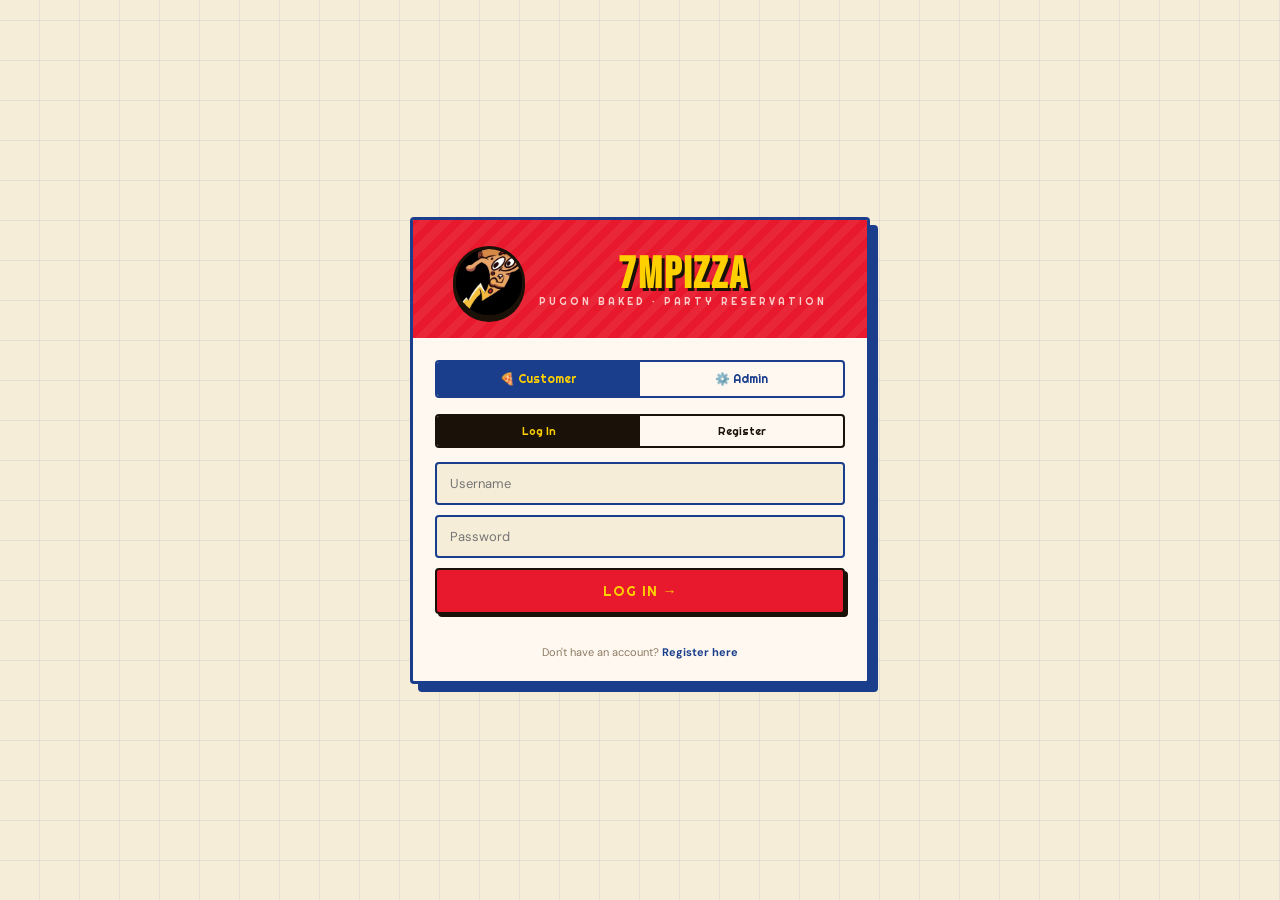
==== commit ba2eadd4: "Add files via upload" ====
--- a/index.html
+++ b/index.html
@@ -37,8 +37,12 @@
 .authBanner{background:var(--red);padding:26px 24px 20px;text-align:center;position:relative;overflow:hidden;}
 .authBanner::before{content:'';position:absolute;inset:0;background:repeating-linear-gradient(-45deg,transparent,transparent 8px,rgba(255,255,255,.06) 8px,rgba(255,255,255,.06) 16px);}
 .authLogo{display:flex;align-items:center;justify-content:center;gap:14px;position:relative;}
-.authLogoBox{width:64px;height:64px;background:#000;border:3px solid var(--charcoal);border-radius:50%;overflow:hidden;flex-shrink:0;box-shadow:0 4px 0 var(--charcoal);display:flex;align-items:center;justify-content:center;}
+.authLogoBox{width:72px;height:72px;background:#000;border:3px solid var(--charcoal);border-radius:50%;overflow:hidden;flex-shrink:0;box-shadow:0 4px 0 var(--charcoal);display:flex;align-items:center;justify-content:center;}
 .authLogoBox span{font-family:var(--fh);font-size:22px;color:var(--yellow);}
+.adminRejBanner{margin-top:10px;border:2px solid var(--charcoal);border-radius:4px;overflow:hidden;background:var(--red-lt);}
+.adminRejHead{background:var(--charcoal);color:var(--yellow);font-family:var(--fh);font-size:13px;letter-spacing:1px;padding:5px 10px;}
+.adminRejBody{font-family:var(--fs);font-size:12px;color:var(--ink);line-height:1.65;padding:8px 10px;border-left:3px solid var(--red);}
+.adminRejTime{font-family:var(--fs);font-size:10px;color:var(--muted);padding:0 10px 7px;letter-spacing:.3px;}
 .authLogoText h1{font-family:var(--fh);font-size:44px;color:var(--yellow);line-height:.9;letter-spacing:2px;text-shadow:3px 3px 0 var(--charcoal);}
 .authLogoText p{font-family:var(--fs);font-size:10px;color:rgba(255,248,240,.8);letter-spacing:3px;text-transform:uppercase;}
 .authBody{padding:22px;}
@@ -183,6 +187,23 @@
 .badge.cancelled{background:var(--muted);color:#fff;border-color:var(--muted);}
 .badge.rejected{background:var(--charcoal);color:#fff;}
 
+/* ── REJECT REASON MODAL ── */
+.rejectModal{position:fixed;inset:0;background:rgba(0,0,0,.55);display:none;align-items:center;justify-content:center;padding:18px;backdrop-filter:blur(4px);z-index:200;}
+.rejectModal.show{display:flex;}
+.rejectCard{width:min(480px,100%);background:var(--white);border:3px solid var(--charcoal);border-radius:4px;padding:20px;box-shadow:6px 6px 0 var(--charcoal);}
+.rejectCard h3{font-family:var(--fh);font-size:22px;color:var(--red);letter-spacing:1px;margin-bottom:6px;}
+.rejectCard p{font-family:var(--fs);font-size:11px;color:var(--muted);margin-bottom:14px;letter-spacing:.3px;}
+.rejectCard textarea{width:100%;min-height:90px;padding:10px 12px;border:2px solid rgba(26,62,140,.25);border-radius:4px;background:var(--cream);color:var(--ink);font-family:var(--fb);font-size:13px;resize:vertical;outline:none;transition:border-color .15s;}
+.rejectCard textarea:focus{border-color:var(--red);box-shadow:0 0 0 3px rgba(232,25,44,.10);}
+.rejectCard .rejectErr{color:var(--red);font-family:var(--fs);font-size:11px;min-height:16px;margin:6px 0;}
+.rejectCard .rejectActions{display:flex;gap:8px;margin-top:12px;justify-content:flex-end;}
+
+/* ── REJECTED REASON BANNER (customer side) ── */
+.rejectedBanner{border:3px solid var(--charcoal);border-radius:4px;padding:14px 16px;background:#1A1208;margin-top:10px;box-shadow:3px 3px 0 var(--charcoal);}
+.rejectedBanner .rjHead{display:flex;align-items:center;gap:10px;margin-bottom:8px;}
+.rejectedBanner .rjHead span{font-family:var(--fh);font-size:16px;color:var(--yellow);letter-spacing:1px;}
+.rejectedBanner .rjReason{font-family:var(--fs);font-size:12px;color:rgba(255,248,240,.75);line-height:1.7;border-left:3px solid var(--red);padding-left:10px;}
+
 /* ── RES LIST ── */
 .resList{display:flex;flex-direction:column;gap:8px;}
 .resItem{border:2.5px solid var(--charcoal);border-radius:4px;padding:11px 12px;background:var(--cream);box-shadow:3px 3px 0 rgba(26,18,0,.1);transition:transform .1s,box-shadow .1s;}
@@ -308,7 +329,7 @@
   <div class="authCard fadeIn">
     <div class="authBanner">
       <div class="authLogo">
-        <div class="authLogoBox"><img src="[data-uri]" style="width:100%;height:100%;object-fit:cover;border-radius:50%;"/></div>
+        <div class="authLogoBox"><img src="[data-uri]" style="width:100%;height:100%;object-fit:cover;"/></div>
         <div class="authLogoText">
           <h1>7MPIZZA</h1>
           <p>Pugon Baked · Party Reservation</p>
@@ -316,7 +337,6 @@
       </div>
     </div>
     <div class="authBody">
-      <!-- Customer / Admin tabs -->
       <div class="authTabs">
         <button class="authTab active" onclick="switchAuthRole('customer')">🍕 Customer</button>
         <button class="authTab" id="tabAdmin" onclick="switchAuthRole('admin')">⚙️ Admin</button>
@@ -367,7 +387,7 @@
   <div class="dimerStripe"></div>
   <header class="topbar">
     <div class="brand">
-      <div class="logo"><img src="[data-uri]" style="width:100%;height:100%;object-fit:cover;border-radius:50%;"/></div>
+      <div class="logo"><img src="[data-uri]" style="width:100%;height:100%;object-fit:cover;"/></div>
       <div>
         <h1>7MPIZZA</h1>
         <p id="topbarSub">PARTY RESERVATION</p>
@@ -426,16 +446,13 @@
       <aside class="card sideCard">
         <h2>My Reservation</h2>
 
-        <!-- Blocked banner (shown when customer already has an active reservation) -->
         <div id="blockedBanner" class="blockedBanner" style="display:none;">
           <h3>RESERVATION ACTIVE</h3>
           <p>You already have an active reservation. You can only make a new reservation once your current one is <strong>Finished</strong> or <strong>Cancelled/Rejected</strong>.</p>
           <div id="blockedStatus" class="statusTag">Pending</div>
         </div>
 
-        <!-- Form area (hidden when blocked) -->
         <div id="reserveFormArea">
-          <!-- Step Bar -->
           <div class="stepBar" id="stepBar">
             <div class="step active" id="step1Btn">1. Details</div>
             <div class="step" id="step2Btn">2. Payment</div>
@@ -577,6 +594,20 @@
   <div class="dimerStripe" style="margin-top:auto;"></div>
 </div>
 
+<!-- REJECT REASON MODAL -->
+<div class="rejectModal" id="rejectModal">
+  <div class="rejectCard">
+    <h3>REJECT RESERVATION</h3>
+    <p>PROVIDE A REASON — THIS WILL BE SHOWN TO THE CUSTOMER</p>
+    <textarea id="rejectReasonInput" placeholder="e.g. The selected time slot is unavailable due to a private event. Please choose a different date or time."></textarea>
+    <div class="rejectErr" id="rejectErr"></div>
+    <div class="rejectActions">
+      <button class="btn sm" onclick="closeRejectModal()">Cancel</button>
+      <button class="btn danger sm" onclick="submitRejection()">❌ Confirm Rejection</button>
+    </div>
+  </div>
+</div>
+
 <!-- MODAL -->
 <div class="modal" id="modal">
   <div class="modalCard">
@@ -608,17 +639,15 @@
   B5:{id:"B5",name:"Bar Seat 5",cap:1,type:"seat"},
 };
 
-// Active statuses that block a new reservation
 const ACTIVE_STATUSES = ["Pending","Confirmed","Seated"];
-// Statuses considered "done" — allow new reservation
-const DONE_STATUSES = ["Finished","Cancelled","Rejected"];
+const DONE_STATUSES   = ["Finished","Cancelled","Rejected"];
 
 // ═══════════════ STATE ═══════════════
 let reservations = [];
-let users = []; // [{username, password, fullName, contact}]
+let users = [];
 let selectedIds = new Set();
-let currentRole = null; // "customer" | "admin"
-let currentUser = null; // user object
+let currentRole = null;
+let currentUser = null;
 let adminFilter = "all";
 let calYear, calMonth, calSelected = null;
 let currentStep = 1;
@@ -646,7 +675,7 @@
 }
 
 // ═══════════════ AUTH UI SWITCHES ═══════════════
-let authRole = "customer"; // "customer" | "admin"
+let authRole = "customer";
 function switchAuthRole(role){
   authRole = role;
   document.querySelectorAll(".authTab").forEach((b,i)=>{
@@ -716,7 +745,6 @@
 
 // ═══════════════ LOGIN / LOGOUT ═══════════════
 function loginAs(role, user){
-  // Reset all client-side state when a different customer logs in
   const lastUser = localStorage.getItem("sevenm_last_user");
   if(role === "customer" && lastUser && lastUser !== user.username){
     selectedIds.clear();
@@ -806,18 +834,24 @@
   } else {
     ge("blockedBanner").style.display="none";
     ge("reserveFormArea").style.display="block";
-    // Show form only if not in step 3 confirm state
     if(currentStep!==3) goToStep(1);
   }
 }
 
-// ═══════════════ FLOOR ═══════════════
+// ═══════════════ FLOOR — whole-day block per date ═══════════════
 function updateFloor(){
   const nodes = ge("floor").querySelectorAll("[data-id]");
   const reservedIds=new Set(), pendingIds=new Set(), seatedIds=new Set();
-  reservations.filter(r=>r.status==="Confirmed").forEach(r=>r.spaceIds.forEach(id=>reservedIds.add(id)));
-  reservations.filter(r=>r.status==="Pending").forEach(r=>r.spaceIds.forEach(id=>pendingIds.add(id)));
-  reservations.filter(r=>r.status==="Seated").forEach(r=>r.spaceIds.forEach(id=>seatedIds.add(id)));
+
+  // A seat reserved on a date is blocked for the ENTIRE day regardless of time.
+  // A different date = fully available again.
+  const filterDate = ge("resDate")?.value || "";
+  const sameDate = r => r.date === filterDate;
+
+  reservations.filter(r=>r.status==="Confirmed" && sameDate(r)).forEach(r=>r.spaceIds.forEach(id=>reservedIds.add(id)));
+  reservations.filter(r=>r.status==="Pending"   && sameDate(r)).forEach(r=>r.spaceIds.forEach(id=>pendingIds.add(id)));
+  reservations.filter(r=>r.status==="Seated"    && sameDate(r)).forEach(r=>r.spaceIds.forEach(id=>seatedIds.add(id)));
+
   nodes.forEach(n=>{
     const id=n.dataset.id;
     n.classList.remove("selected","reserved","available","pending-seat","seated-seat");
@@ -827,6 +861,7 @@
     else{n.setAttribute("aria-disabled","false");n.classList.add(selectedIds.has(id)?"selected":"available");}
   });
 }
+
 function updateSummary(){
   const ids=[...selectedIds];
   ge("selectedList").textContent=ids.length?ids.join(", "):"None";
@@ -839,10 +874,11 @@
 
 ge("floor").querySelectorAll("[data-id]").forEach(node=>{
   node.addEventListener("click",()=>{
-    if(getMyActiveReservation()) return; // blocked
+    if(getMyActiveReservation()) return;
     const id=node.dataset.id;
     if(node.classList.contains("reserved")||node.classList.contains("pending-seat")||node.classList.contains("seated-seat")){
-      const r=reservations.find(x=>(x.status==="Confirmed"||x.status==="Pending"||x.status==="Seated")&&x.spaceIds.includes(id));
+      const filterDate = ge("resDate")?.value || "";
+      const r=reservations.find(x=>(x.status==="Confirmed"||x.status==="Pending"||x.status==="Seated")&&x.date===filterDate&&x.spaceIds.includes(id));
       if(r && (currentRole==="admin" || r.username===currentUser?.username)) openModal(r.id); return;
     }
     if(selectedIds.has(id)) selectedIds.delete(id); else selectedIds.add(id);
@@ -851,6 +887,9 @@
 });
 
 ge("clearSelBtn").addEventListener("click",()=>{selectedIds.clear();updateFloor();updateSummary();setHint("hintDetails","","");});
+
+// Refresh floor when date changes — time does NOT affect seat availability (whole-day block)
+ge("resDate").addEventListener("change",()=>{selectedIds.clear();updateFloor();updateSummary();setHint("hintDetails","","");});
 
 // ═══════════════ STEP NAVIGATION ═══════════════
 function goToStep(n){
@@ -864,16 +903,13 @@
   });
 }
 
-// ═══════════════ DETAILS FORM ═══════════════
+// ═══════════════ DETAILS FORM — FIX 2: conflict check by date+time+space ═══════════════
 ge("detailsForm").addEventListener("submit",e=>{
   e.preventDefault();
   setHint("hintDetails","","");
   const ids=[...selectedIds];
   if(!ids.length){setHint("hintDetails","Please select at least one table or seat.","bad");return;}
 
-  const blocked=ids.some(id=>reservations.some(r=>(r.status==="Confirmed"||r.status==="Pending")&&r.spaceIds.includes(id)));
-  if(blocked){setHint("hintDetails","A selected space is already taken or pending.","bad");return;}
-
   const pax=Number(ge("resPax").value||0);
   const date=ge("resDate").value;
   const time=ge("resTime").value;
@@ -885,6 +921,22 @@
   if(h<OP_START||h>=OP_END){setHint("hintDetails","Reservation time must be between 4:00 PM and 10:00 PM.","bad");return;}
 
   if(date<todayStr()){setHint("hintDetails","Cannot book a past date.","bad");return;}
+
+  // Rule 1: Whole-day block — a seat taken on a date blocks it for the full day, any time.
+  const blocked=ids.some(id=>reservations.some(r=>
+    (r.status==="Confirmed"||r.status==="Pending"||r.status==="Seated") &&
+    r.date===date &&
+    r.spaceIds.includes(id)
+  ));
+  if(blocked){setHint("hintDetails","That space is already reserved for this date. Choose a different date or different seats.","bad");return;}
+
+  // Rule 2: One reservation per customer per date.
+  const alreadyBooked=reservations.some(r=>
+    (r.status==="Confirmed"||r.status==="Pending"||r.status==="Seated") &&
+    r.date===date &&
+    r.username===currentUser?.username
+  );
+  if(alreadyBooked){setHint("hintDetails","You already have a reservation on that date. Only 1 booking per customer per day is allowed.","bad");return;}
 
   const cap=getCap(ids);
   if(pax>cap){setHint("hintDetails",`${pax} guests exceed capacity (${cap}). Add more tables.`,"bad");return;}
@@ -935,9 +987,7 @@
   payFileData=null;
   ge("filePreview").classList.remove("show");
   goToStep(3);
-  // Now block the form
   checkBlockedState();
-  // But keep step 3 visible (checkBlockedState hides reserveFormArea, bring it back just for step 3)
   ge("blockedBanner").style.display="none";
   ge("reserveFormArea").style.display="block";
   goToStep(3);
@@ -954,7 +1004,7 @@
     </div>`;
 }
 
-// ═══════════════ MY RESERVATIONS LIST (own account only) ═══════════════
+// ═══════════════ MY RESERVATIONS LIST ═══════════════
 function renderMyResList(){
   const el=ge("myResList");
   if(!currentUser){el.innerHTML='';return;}
@@ -965,9 +1015,16 @@
   el.innerHTML="";
   mine.forEach(r=>{
     const div=document.createElement("div"); div.className="resItem";
+    const rejectionHtml = r.status==="Rejected" && r.rejectionReason
+      ? `<div class="rejectedBanner" style="margin-top:8px;">
+           <div class="rjHead"><span>❌ REJECTION REASON</span></div>
+           <div class="rjReason">${esc(r.rejectionReason)}</div>
+         </div>`
+      : "";
     div.innerHTML=`
       <div class="top"><strong>${r.date} · ${r.time}</strong>${badgeHtml(r.status)}</div>
       <div class="meta">${r.pax} pax · ${r.spaceIds.join(", ")}${r.notes?` · ${esc(r.notes)}`:""}</div>
+      ${rejectionHtml}
       <div style="margin-top:7px;"><button class="btn sm" data-view="${r.id}">View Details</button></div>`;
     el.appendChild(div);
   });
@@ -977,7 +1034,6 @@
 // ═══════════════ MODAL ═══════════════
 function openModal(resId){
   const r=reservations.find(x=>x.id===resId); if(!r) return;
-  // Customers can only view their own reservations
   if(currentRole==="customer" && r.username !== currentUser.username) return;
   const footer=ge("modalFooter"); footer.innerHTML="";
   function mkBtn(cls,txt,fn){const b=document.createElement("button");b.className="btn "+cls;b.textContent=txt;b.onclick=fn;footer.appendChild(b);}
@@ -1003,12 +1059,19 @@
     <div class="mrow"><strong>Space</strong>${r.spaceIds.join(", ")}</div>
     <div class="mrow"><strong>Status</strong>${badgeHtml(r.status)}</div>
     ${r.notes?`<div class="mrow"><strong>Requests</strong>${esc(r.notes)}</div>`:""}
+    ${r.status==="Rejected" && r.rejectionReason ? `
+      <hr style="border:none;border-top:2px dashed rgba(26,62,140,.15);margin:12px 0;"/>
+      <div class="rejectedBanner">
+        <div class="rjHead"><span>❌ REJECTION REASON</span></div>
+        <div class="rjReason">${esc(r.rejectionReason)}</div>
+        ${r.rejectedAt?`<div style="font-family:var(--fs);font-size:10px;color:var(--muted);margin-top:8px;letter-spacing:.3px;">Rejected on ${new Date(r.rejectedAt).toLocaleString("en-PH",{dateStyle:"medium",timeStyle:"short"})}</div>`:""}
+      </div>` : ""}
     ${payHtml}`;
 
   if(currentRole==="admin"){
     if(r.status==="Pending"){
       mkBtn("success","✅ Confirm Payment",()=>{r.status="Confirmed";saveRes();closeModal();refreshAll();});
-      mkBtn("danger","❌ Reject",()=>{if(!confirm("Reject this reservation?"))return;r.status="Rejected";saveRes();closeModal();refreshAll();});
+      mkBtn("danger","❌ Reject",()=>{ openRejectModal(r.id); closeModal(); });
     }
     if(r.status==="Confirmed"){
       mkBtn("yellow","🪑 Mark as Seated",()=>{if(!confirm("Mark as arrived?"))return;r.status="Seated";saveRes();closeModal();refreshAll();});
@@ -1018,7 +1081,6 @@
       mkBtn("success","✅ Finish",()=>{if(!confirm("Mark as finished?"))return;r.status="Finished";saveRes();closeModal();refreshAll();});
     }
   } else {
-    // Customer: can only cancel their own, only if Pending or Confirmed
     if(r.username===currentUser.username && (r.status==="Pending"||r.status==="Confirmed")){
       mkBtn("danger","Cancel My Booking",()=>{if(!confirm("Cancel this reservation?"))return;r.status="Cancelled";saveRes();closeModal();refreshAll();checkBlockedState();});
     }
@@ -1061,6 +1123,7 @@
       <div class="top"><strong>${esc(r.name)}</strong>${badgeHtml(r.status)}</div>
       <div class="meta">👤 @${esc(r.username||"")} · 📅 ${r.date} at ${r.time} · 👥 ${r.pax} pax · 🪑 ${r.spaceIds.join(", ")}<br/>📞 ${esc(r.contact)}${r.notes?` · 📝 ${esc(r.notes)}`:""}</div>
       ${payRow}
+      ${r.status==="Rejected"&&r.rejectionReason?`<div class="adminRejBanner"><div class="adminRejHead">❌ REJECTION REASON</div><div class="adminRejBody">${esc(r.rejectionReason)}</div>${r.rejectedAt?`<div class="adminRejTime">Rejected on ${new Date(r.rejectedAt).toLocaleString("en-PH",{dateStyle:"medium",timeStyle:"short"})}</div>`:""}</div>`:""}
       <div class="adminActions">
         <button class="btn sm" data-view="${r.id}">View / Verify</button>
         ${r.status==="Pending"?`<button class="btn sm success" data-confirm="${r.id}">✅ Confirm</button><button class="btn sm danger" data-reject="${r.id}">❌ Reject</button>`:""}
@@ -1075,8 +1138,7 @@
     if(r){r.status="Confirmed";saveRes();refreshAll();}
   }));
   el.querySelectorAll("[data-reject]").forEach(b=>b.addEventListener("click",()=>{
-    const r=reservations.find(x=>x.id===b.dataset.reject);
-    if(r&&confirm(`Reject ${r.name}'s reservation?`)){r.status="Rejected";saveRes();refreshAll();}
+    openRejectModal(b.dataset.reject);
   }));
   el.querySelectorAll("[data-seat]").forEach(b=>b.addEventListener("click",()=>{
     const r=reservations.find(x=>x.id===b.dataset.seat);
@@ -1143,6 +1205,34 @@
   det.style.display="block";
 }
 
+// ═══════════════ REJECT REASON MODAL ═══════════════
+let pendingRejectId = null;
+
+function openRejectModal(resId){
+  pendingRejectId = resId;
+  ge("rejectReasonInput").value = "";
+  ge("rejectErr").textContent = "";
+  ge("rejectModal").classList.add("show");
+  setTimeout(()=>ge("rejectReasonInput").focus(), 80);
+}
+function closeRejectModal(){
+  ge("rejectModal").classList.remove("show");
+  pendingRejectId = null;
+}
+function submitRejection(){
+  const reason = ge("rejectReasonInput").value.trim();
+  if(!reason){ ge("rejectErr").textContent = "Please provide a reason for rejection."; return; }
+  const r = reservations.find(x=>x.id===pendingRejectId);
+  if(!r){ closeRejectModal(); return; }
+  r.status = "Rejected";
+  r.rejectionReason = reason;
+  r.rejectedAt = new Date().toISOString();
+  saveRes();
+  closeRejectModal();
+  refreshAll();
+}
+ge("rejectModal").addEventListener("click", e=>{ if(e.target===ge("rejectModal")) closeRejectModal(); });
+
 // ═══════════════ REFRESH ═══════════════
 function refreshAll(){
   reservations=loadRes();
